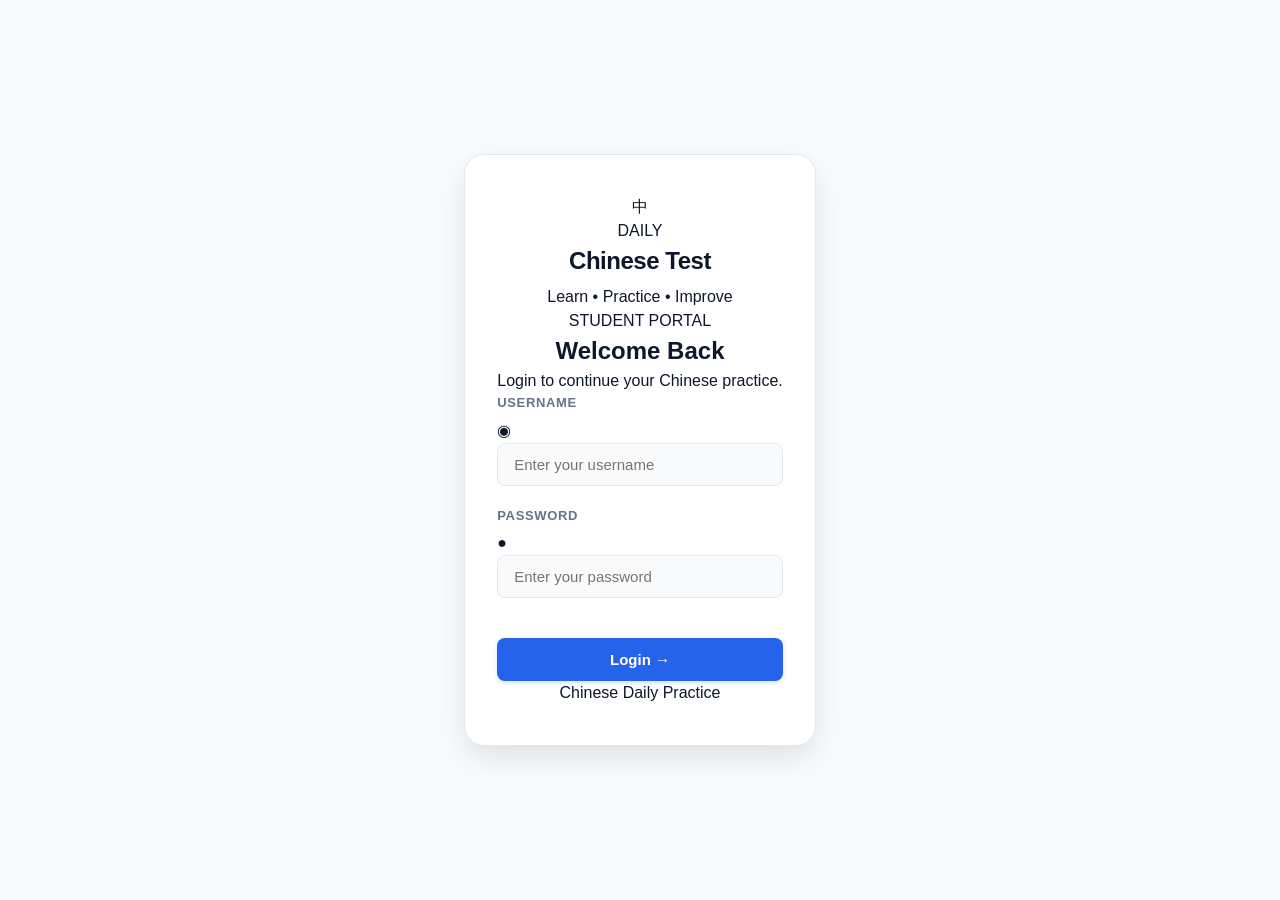
==== index.html @ 8ef702df "Update index.html" ====
<!DOCTYPE html>
<html lang="en">
<head>
    <meta charset="UTF-8">
    <meta
        name="viewport"
        content="width=device-width, initial-scale=1.0, maximum-scale=1.0, user-scalable=no"
    >

    <title>Chinese Daily Test</title>

    <link rel="stylesheet" href="style.css">
</head>

<body>

<!-- =========================================================
     APP
========================================================= -->

<div class="app">


    <!-- =====================================================
         LOGIN SCREEN
    ====================================================== -->

    <section id="loginScreen" class="screen active">

        <div class="login-page">

            <div class="login-decoration decoration-one"></div>
            <div class="login-decoration decoration-two"></div>

            <div class="login-container">

                <div class="brand-mark">
                    <span>中</span>
                </div>

                <div class="brand-text">
                    <span class="brand-small">DAILY</span>
                    <h1>Chinese Test</h1>
                    <p>Learn • Practice • Improve</p>
                </div>

                <div class="login-card">

                    <div class="login-header">
                        <span class="section-label">STUDENT PORTAL</span>
                        <h2>Welcome Back</h2>
                        <p>Login to continue your Chinese practice.</p>
                    </div>

                    <form id="loginForm">

                        <div class="input-group">

                            <label for="username">
                                Username
                            </label>

                            <div class="input-wrapper">

                                <span class="input-icon">
                                    ◉
                                </span>

                                <input
                                    type="text"
                                    id="username"
                                    placeholder="Enter your username"
                                    autocomplete="username"
                                    required
                                >

                            </div>

                        </div>


                        <div class="input-group">

                            <label for="password">
                                Password
                            </label>

                            <div class="input-wrapper">

                                <span class="input-icon">
                                    ●
                                </span>

                                <input
                                    type="password"
                                    id="password"
                                    placeholder="Enter your password"
                                    autocomplete="current-password"
                                    required
                                >

                            </div>

                        </div>


                        <div
                            id="loginMessage"
                            class="message"
                        ></div>


                        <button
                            type="submit"
                            id="loginButton"
                            class="primary-button login-button"
                        >
                            <span>Login</span>
                            <span class="button-arrow">→</span>
                        </button>

                    </form>

                </div>


                <div class="login-footer">

                    <span class="orange-dot"></span>

                    <span>
                        Chinese Daily Practice
                    </span>

                    <span class="blue-dot"></span>

                </div>

            </div>

        </div>

    </section>



    <!-- =====================================================
         CHAPTER SCREEN
    ====================================================== -->

    <section id="chapterScreen" class="screen">

        <div class="page-container">

            <!-- Header -->

            <header class="main-header">

                <div class="header-brand">

                    <div class="mini-logo">
                        中
                    </div>

                    <div>
                        <span class="header-small">
                            DAILY PRACTICE
                        </span>

                        <h1>
                            Chinese Test
                        </h1>
                    </div>

                </div>


                <button
                    id="logoutButton"
                    class="logout-button"
                    type="button"
                >
                    <span>Logout</span>
                    <span>↗</span>
                </button>

            </header>


            <!-- Welcome -->

            <div class="welcome-section">

                <div class="welcome-copy">

                    <span class="eyebrow">
                        YOUR LEARNING SPACE
                    </span>

                    <h2>
                        Hello,
                        <span id="welcomeUsername">
                            Student
                        </span>
                        <span class="wave">👋</span>
                    </h2>

                    <p>
                        Choose a chapter and test your Chinese skills.
                    </p>

                </div>


                <div class="progress-decoration">

                    <div class="progress-circle">

                        <span class="progress-circle-number">
                            15
                        </span>

                        <span class="progress-circle-label">
                            Chapters
                        </span>

                    </div>

                </div>

            </div>


            <!-- Chapter area -->

            <div class="content-section">

                <div class="section-heading">

                    <div>
                        <span class="eyebrow">
                            START LEARNING
                        </span>

                        <h3>
                            Choose a Chapter
                        </h3>
                    </div>

                    <div class="chapter-count">
                        01 — 15
                    </div>

                </div>


                <div
                    id="chapterGrid"
                    class="chapter-grid"
                >
                    <!-- Generated by app.js -->
                </div>

            </div>


            <footer class="main-footer">

                <span class="footer-line"></span>

                <span>
                    Keep practicing. Keep improving.
                </span>

                <span class="footer-line"></span>

            </footer>

        </div>

    </section>



    <!-- =====================================================
         TEST SCREEN
    ====================================================== -->

    <section id="testScreen" class="screen">

        <div class="test-page">

            <!-- Test Header -->

            <header class="test-header">

                <button
                    id="backToChapters"
                    class="back-button"
                    type="button"
                >
                    <span>←</span>
                    <span>Chapters</span>
                </button>


                <div class="test-brand">

                    <div class="mini-logo orange-logo">
                        中
                    </div>

                    <div>

                        <span id="testChapter">
                            Chapter 1
                        </span>

                        <strong>
                            Chinese Daily Test
                        </strong>

                    </div>

                </div>


                <div class="test-header-spacer"></div>

            </header>


            <!-- Test content -->

            <main class="test-content">

                <!-- Part navigation -->

                <div class="part-navigation">

                    <button
                        class="part-tab active"
                        data-part="part1"
                        type="button"
                    >
                        <span class="part-number">01</span>
                        <span class="part-name">Translation</span>
                    </button>

                    <button
                        class="part-tab"
                        data-part="part2"
                        type="button"
                    >
                        <span class="part-number">02</span>
                        <span class="part-name">Question</span>
                    </button>

                    <button
                        class="part-tab"
                        data-part="part3"
                        type="button"
                    >
                        <span class="part-number">03</span>
                        <span class="part-name">Scramble</span>
                    </button>

                </div>


                <!-- Test card -->

                <div class="test-card">

                    <!-- Test top -->

                    <div class="test-card-top">

                        <div>

                            <span class="eyebrow">
                                CURRENT PART
                            </span>

                            <h2 id="partTitle">
                                Translation
                            </h2>

                        </div>


                        <div class="question-counter">

                            <span class="counter-label">
                                QUESTION
                            </span>

                            <strong id="questionCounter">
                                1 / 10
                            </strong>

                        </div>

                    </div>


                    <!-- Progress -->

                    <div class="progress-track">

                        <div
                            id="progressBar"
                            class="progress-fill"
                        ></div>

                    </div>


                    <!-- Question -->

                    <div class="question-section">

                        <div class="question-type">

                            <span class="type-dot"></span>

                            <span id="questionType">
                                Translation
                            </span>

                        </div>


                        <div
                            id="questionText"
                            class="question-text"
                        >
                            Translate the sentence.
                        </div>

                    </div>


                    <!-- Answer area -->

                    <div class="answer-section">

                        <div class="answer-header">

                            <span>
                                YOUR ANSWER
                            </span>

                            <button
                                id="clearAnswer"
                                class="clear-button"
                                type="button"
                            >
                                Clear
                            </button>

                        </div>


                        <div
                            id="selectedWords"
                            class="selected-words"
                        >

                            <span class="empty-answer">
                                Tap the words below
                            </span>

                        </div>

                    </div>


                    <!-- Word bank -->

                    <div class="word-bank-section">

                        <div class="word-bank-header">

                            <div>

                                <span class="eyebrow">
                                    WORD BANK
                                </span>

                                <p>
                                    Tap words to build your answer
                                </p>

                            </div>

                            <span class="tap-hint">
                                TAP
                            </span>

                        </div>


                        <div
                            id="wordBank"
                            class="word-bank"
                        >
                            <!-- Generated by app.js -->
                        </div>

                    </div>


                    <!-- Navigation -->

                    <div class="question-navigation">

                        <button
                            id="previousButton"
                            class="secondary-button"
                            type="button"
                        >
                            <span>←</span>
                            <span>Previous</span>
                        </button>


                        <button
                            id="nextButton"
                            class="primary-button next-button"
                            type="button"
                        >
                            <span>Next</span>
                            <span>→</span>
                        </button>

                    </div>

                </div>

            </main>

        </div>

    </section>



    <!-- =====================================================
         RESULT SCREEN
    ====================================================== -->

    <section id="resultScreen" class="screen">

        <div class="result-page">

            <div class="result-container">

                <!-- Result header -->

                <div class="result-header">

                    <div class="result-icon">
                        ✓
                    </div>

                    <span class="eyebrow">
                        TEST COMPLETED
                    </span>

                    <h1>
                        Great Work!
                    </h1>

                    <p>
                        You have completed
                        <strong id="resultChapter">
                            Chapter 1
                        </strong>
                    </p>

                </div>


                <!-- Total score -->

                <div class="total-score-card">

                    <div class="score-ring">

                        <div class="score-ring-inner">

                            <strong id="percentageScore">
                                0%
                            </strong>

                            <span>
                                SCORE
                            </span>

                        </div>

                    </div>


                    <div class="total-score-info">

                        <span>
                            TOTAL SCORE
                        </span>

                        <strong id="totalScore">
                            0 / 30
                        </strong>

                        <p>
                            Keep practicing to improve!
                        </p>

                    </div>

                </div>


                <!-- Part scores -->

                <div class="score-grid">

                    <div class="score-card">

                        <div class="score-card-number">
                            01
                        </div>

                        <div class="score-card-content">

                            <span>
                                Translation
                            </span>

                            <strong id="part1Score">
                                0
                            </strong>

                        </div>

                    </div>


                    <div class="score-card">

                        <div class="score-card-number blue-number">
                            02
                        </div>

                        <div class="score-card-content">

                            <span>
                                Question
                            </span>

                            <strong id="part2Score">
                                0
                            </strong>

                        </div>

                    </div>


                    <div class="score-card">

                        <div class="score-card-number orange-number">
                            03
                        </div>

                        <div class="score-card-content">

                            <span>
                                Scramble
                            </span>

                            <strong id="part3Score">
                                0
                            </strong>

                        </div>

                    </div>

                </div>


                <!-- Save status -->

                <div
                    id="saveStatus"
                    class="save-status"
                >
                    Saving your result...
                </div>


                <!-- Back button -->

                <button
                    id="backToChapterButton"
                    class="primary-button result-button"
                    type="button"
                >
                    <span>Back to Chapters</span>
                    <span>→</span>
                </button>


                <div class="result-footer">
                    Chinese Daily Practice
                </div>

            </div>

        </div>

    </section>

</div>


<script src="app.js"></script>

</body>
</html>
---- style.css ----
/* ==========================================================================
   MINIMAL CHINESE CLASSWORK & TEST STYLESHEET
   ========================================================================== */

:root {
  /* Color Palette - Light Theme */
  --bg-main: #f8fafc;
  --bg-surface: #ffffff;
  --bg-subtle: #f1f5f9;
  --bg-accent: #e2e8f0;

  --text-main: #0f172a;
  --text-muted: #64748b;
  --text-light: #94a3b8;

  /* Primary Accent - Chinese Crimson / Modern Vermilion */
  --primary: #2563eb; /* Clean Modern Blue */
  --primary-hover: #1d4ed8;
  --primary-subtle: #eff6ff;

  --accent-red: #e11d48; /* Chinese Red Highlight */
  --accent-red-subtle: #fff1f2;

  --border: #e2e8f0;
  --border-focus: #94a3b8;

  --success: #10b981;
  --success-subtle: #ecfdf5;
  --danger: #f43f5e;

  /* Typography */
  --font-sans: -apple-system, BlinkMacSystemFont, "Segoe UI", Roboto, "PingFang SC", "Hiragino Sans GB", "Microsoft YaHei", sans-serif;
  --font-chinese: "PingFang SC", "Hiragino Sans GB", "Microsoft YaHei", "Kaiti SC", sans-serif;

  /* Layout & Spacing */
  --radius-sm: 8px;
  --radius-md: 14px;
  --radius-lg: 20px;
  --radius-full: 9999px;

  /* Elevation */
  --shadow-sm: 0 1px 2px 0 rgba(15, 23, 42, 0.05);
  --shadow-md: 0 4px 12px -2px rgba(15, 23, 42, 0.08);
  --shadow-lg: 0 12px 32px -4px rgba(15, 23, 42, 0.12);

  --transition: all 0.2s cubic-bezier(0.16, 1, 0.3, 1);
}

/* Dark Theme Support */
@media (prefers-color-scheme: dark) {
  :root {
    --bg-main: #0b0f17;
    --bg-surface: #151c28;
    --bg-subtle: #1e293b;
    --bg-accent: #334155;

    --text-main: #f8fafc;
    --text-muted: #94a3b8;
    --text-light: #64748b;

    --primary: #3b82f6;
    --primary-hover: #60a5fa;
    --primary-subtle: rgba(59, 130, 246, 0.15);

    --border: #1e293b;
    --border-focus: #475569;

    --shadow-sm: 0 1px 2px 0 rgba(0, 0, 0, 0.3);
    --shadow-md: 0 4px 12px -2px rgba(0, 0, 0, 0.4);
    --shadow-lg: 0 12px 32px -4px rgba(0, 0, 0, 0.5);
  }
}

/* ==========================================================================
   RESET & BASE STYLES
   ========================================================================== */

*, *::before, *::after {
  box-sizing: border-box;
  margin: 0;
  padding: 0;
  -webkit-tap-highlight-color: transparent;
}

html {
  font-size: 16px;
  scroll-behavior: smooth;
}

body {
  font-family: var(--font-sans);
  background-color: var(--bg-main);
  color: var(--text-main);
  min-height: 100vh;
  line-height: 1.5;
  -webkit-font-smoothing: antialiased;
}

button {
  font-family: inherit;
  cursor: pointer;
  border: none;
  background: none;
  outline: none;
  user-select: none;
}

input {
  font-family: inherit;
}

/* ==========================================================================
   LAYOUT STRUCTURE
   ========================================================================== */

.screen {
  display: none;
  min-height: 100vh;
  width: 100%;
  animation: fadeIn 0.25s ease-out;
}

.screen.active {
  display: flex;
  flex-direction: column;
}

@keyframes fadeIn {
  from { opacity: 0; transform: translateY(4px); }
  to { opacity: 1; transform: translateY(0); }
}

.app-container {
  width: 100%;
  max-width: 960px;
  margin: 0 auto;
  padding: 32px 24px;
}

/* ==========================================================================
   LOGIN SCREEN
   ========================================================================== */

#loginScreen {
  align-items: center;
  justify-content: center;
  padding: 24px;
}

.login-container {
  width: 100%;
  max-width: 380px;
  background: var(--bg-surface);
  padding: 40px 32px;
  border-radius: var(--radius-lg);
  border: 1px solid var(--border);
  box-shadow: var(--shadow-lg);
  text-align: center;
}

.logo {
  width: 64px;
  height: 64px;
  margin: 0 auto 20px;
  display: flex;
  align-items: center;
  justify-content: center;
  border-radius: var(--radius-md);
  background: var(--primary-subtle);
  color: var(--primary);
  font-family: var(--font-chinese);
  font-size: 32px;
  font-weight: 700;
}

.login-container h1 {
  font-size: 24px;
  font-weight: 700;
  letter-spacing: -0.02em;
  margin-bottom: 6px;
}

.subtitle {
  color: var(--text-muted);
  font-size: 14px;
  margin-bottom: 32px;
}

/* Inputs */
.input-group {
  text-align: left;
  margin-bottom: 20px;
}

.input-group label {
  display: block;
  font-size: 13px;
  font-weight: 600;
  color: var(--text-muted);
  margin-bottom: 6px;
  text-transform: uppercase;
  letter-spacing: 0.05em;
}

.input-group input {
  width: 100%;
  padding: 12px 16px;
  background: var(--bg-main);
  border: 1px solid var(--border);
  border-radius: var(--radius-sm);
  font-size: 15px;
  color: var(--text-main);
  transition: var(--transition);
}

.input-group input:focus {
  background: var(--bg-surface);
  border-color: var(--primary);
  box-shadow: 0 0 0 3px var(--primary-subtle);
}

/* ==========================================================================
   BUTTONS
   ========================================================================== */

.primary-button {
  width: 100%;
  background: var(--primary);
  color: #ffffff;
  padding: 13px 20px;
  border-radius: var(--radius-sm);
  font-size: 15px;
  font-weight: 600;
  transition: var(--transition);
  box-shadow: 0 2px 4px rgba(37, 99, 235, 0.2);
}

.primary-button:hover {
  background: var(--primary-hover);
  transform: translateY(-1px);
  box-shadow: 0 4px 12px rgba(37, 99, 235, 0.3);
}

.primary-button:active {
  transform: translateY(0);
}

.secondary-button {
  border: 1px solid var(--border);
  background: var(--bg-surface);
  color: var(--text-main);
  padding: 10px 18px;
  border-radius: var(--radius-sm);
  font-size: 14px;
  font-weight: 600;
  transition: var(--transition);
}

.secondary-button:hover {
  background: var(--bg-subtle);
  border-color: var(--border-focus);
}

.clear-button {
  color: var(--text-muted);
  font-size: 13px;
  padding: 8px 12px;
  margin-top: 12px;
  transition: var(--transition);
}

.clear-button:hover {
  color: var(--danger);
}

.message {
  margin-top: 16px;
  font-size: 13px;
  min-height: 20px;
  font-weight: 500;
}

.message.error {
  color: var(--danger);
}

/* ==========================================================================
   MAIN DASHBOARD / HEADER
   ========================================================================== */

.main-header {
  display: flex;
  justify-content: space-between;
  align-items: center;
  margin-bottom: 40px;
  padding-bottom: 20px;
  border-bottom: 1px solid var(--border);
}

.small-label {
  display: block;
  color: var(--text-muted);
  font-size: 11px;
  text-transform: uppercase;
  letter-spacing: 0.08em;
  font-weight: 700;
  margin-bottom: 2px;
}

.main-header h2 {
  font-size: 22px;
  font-weight: 700;
  letter-spacing: -0.01em;
}

.logout-button {
  border: 1px solid var(--border);
  background: var(--bg-surface);
  padding: 8px 14px;
  border-radius: var(--radius-sm);
  color: var(--text-muted);
  font-size: 13px;
  font-weight: 500;
  transition: var(--transition);
}

.logout-button:hover {
  color: var(--danger);
  border-color: var(--danger);
  background: var(--bg-main);
}

/* ==========================================================================
   CHAPTER GRID (HUB)
   ========================================================================== */

.section-heading {
  margin-bottom: 24px;
}

.section-heading h1 {
  font-size: 28px;
  font-weight: 800;
  letter-spacing: -0.02em;
  margin-bottom: 4px;
}

.section-heading p {
  color: var(--text-muted);
  font-size: 15px;
}

.chapter-grid {
  display: grid;
  grid-template-columns: repeat(auto-fill, minmax(220px, 1fr));
  gap: 16px;
}

.chapter-card {
  background: var(--bg-surface);
  border: 1px solid var(--border);
  border-radius: var(--radius-md);
  padding: 20px;
  min-height: 130px;
  display: flex;
  flex-direction: column;
  justify-content: space-between;
  text-align: left;
  transition: var(--transition);
  position: relative;
  overflow: hidden;
}

.chapter-card:hover {
  transform: translateY(-2px);
  border-color: var(--primary);
  box-shadow: var(--shadow-md);
}

.chapter-number {
  font-size: 12px;
  font-weight: 700;
  color: var(--primary);
  text-transform: uppercase;
  letter-spacing: 0.05em;
  margin-bottom: 12px;
}

.chapter-card h3 {
  font-size: 17px;
  font-weight: 600;
  color: var(--text-main);
}

.chapter-card p {
  color: var(--text-muted);
  font-size: 13px;
  margin-top: 4px;
}

/* ==========================================================================
   TEST SCREEN
   ========================================================================== */

#testScreen {
  background: var(--bg-main);
}

.test-container {
  width: 100%;
  max-width: 760px;
  min-height: 100vh;
  margin: 0 auto;
  display: flex;
  flex-direction: column;
  background: var(--bg-surface);
  box-shadow: var(--shadow-lg);
}

.test-header {
  display: flex;
  align-items: center;
  gap: 16px;
  padding: 20px 24px;
}

.icon-button {
  width: 38px;
  height: 38px;
  border: 1px solid var(--border);
  border-radius: var(--radius-sm);
  background: var(--bg-surface);
  color: var(--text-muted);
  display: flex;
  align-items: center;
  justify-content: center;
  font-size: 18px;
  transition: var(--transition);
}

.icon-button:hover {
  background: var(--bg-subtle);
  color: var(--text-main);
}

.test-title {
  flex: 1;
}

.test-title h2 {
  font-size: 18px;
  font-weight: 700;
}

.question-counter {
  font-size: 13px;
  font-weight: 600;
  color: var(--text-muted);
  background: var(--bg-subtle);
  padding: 4px 10px;
  border-radius: var(--radius-full);
  white-space: nowrap;
}

/* Progress Bar */
.progress-container {
  height: 3px;
  background: var(--bg-subtle);
  width: 100%;
}

.progress-bar {
  height: 100%;
  background: var(--primary);
  width: 0%;
  transition: width 0.3s cubic-bezier(0.4, 0, 0.2, 1);
}

/* Part Tabs */
.part-tabs {
  display: flex;
  gap: 8px;
  padding: 12px 24px;
  background: var(--bg-main);
  border-bottom: 1px solid var(--border);
}

.part-tab {
  flex: 1;
  border: 1px solid transparent;
  background: transparent;
  color: var(--text-muted);
  padding: 8px 12px;
  border-radius: var(--radius-sm);
  font-size: 13px;
  font-weight: 600;
  transition: var(--transition);
}

.part-tab.active {
  background: var(--bg-surface);
  color: var(--primary);
  border-color: var(--border);
  box-shadow: var(--shadow-sm);
}

/* Question Section */
.question-area {
  flex: 1;
  padding: 40px 24px 24px;
}

.question-type {
  color: var(--primary);
  font-size: 12px;
  font-weight: 700;
  text-transform: uppercase;
  letter-spacing: 0.08em;
  margin-bottom: 12px;
}

.question-text {
  font-size: 22px;
  font-weight: 600;
  line-height: 1.4;
  min-height: 60px;
  margin-bottom: 32px;
  color: var(--text-main);
  font-family: var(--font-chinese);
}

/* Answer & Word Selected Area */
.answer-section {
  margin-bottom: 32px;
}

.section-title {
  font-size: 11px;
  font-weight: 700;
  color: var(--text-light);
  text-transform: uppercase;
  letter-spacing: 0.08em;
  margin-bottom: 10px;
}

.selected-words {
  min-height: 68px;
  padding: 12px;
  background: var(--bg-main);
  border: 2px dashed var(--border);
  border-radius: var(--radius-md);
  display: flex;
  flex-wrap: wrap;
  gap: 8px;
  align-items: center;
  transition: var(--transition);
}

.selected-words:focus-within, .selected-words:not(:empty) {
  border-color: var(--border-focus);
}

.empty-answer {
  color: var(--text-light);
  font-size: 14px;
  width: 100%;
  text-align: center;
  user-select: none;
}

/* Chips & Word Buttons */
.word-chip {
  display: inline-flex;
  align-items: center;
  justify-content: center;
  background: var(--primary);
  color: #ffffff;
  padding: 8px 14px;
  border-radius: var(--radius-sm);
  font-size: 16px;
  font-weight: 500;
  font-family: var(--font-chinese);
  cursor: pointer;
  box-shadow: var(--shadow-sm);
  animation: popIn 0.15s ease-out;
}

@keyframes popIn {
  from { transform: scale(0.9); opacity: 0; }
  to { transform: scale(1); opacity: 1; }
}

.word-chip:hover {
  background: var(--primary-hover);
}

.word-bank {
  display: flex;
  flex-wrap: wrap;
  gap: 8px;
  min-height: 80px;
}

.word-button {
  border: 1px solid var(--border);
  background: var(--bg-surface);
  color: var(--text-main);
  padding: 10px 16px;
  border-radius: var(--radius-sm);
  font-size: 16px;
  font-weight: 500;
  font-family: var(--font-chinese);
  box-shadow: var(--shadow-sm);
  transition: var(--transition);
}

.word-button:hover {
  border-color: var(--primary);
  color: var(--primary);
  transform: translateY(-1px);
}

.word-button.selected {
  opacity: 0.2;
  transform: scale(0.95);
  pointer-events: none;
  box-shadow: none;
}

/* Footer Control Bar */
.test-footer {
  display: flex;
  gap: 12px;
  padding: 16px 24px 24px;
  border-top: 1px solid var(--border);
  background: var(--bg-surface);
  position: sticky;
  bottom: 0;
}

.test-footer button {
  flex: 1;
}

/* ==========================================================================
   RESULT SCREEN
   ========================================================================== */

#resultScreen {
  align-items: center;
  justify-content: center;
  padding: 24px;
}

.result-container {
  width: 100%;
  max-width: 440px;
  text-align: center;
}

.result-icon {
  width: 64px;
  height: 64px;
  margin: 0 auto 20px;
  border-radius: var(--radius-full);
  background: var(--success-subtle);
  color: var(--success);
  display: flex;
  align-items: center;
  justify-content: center;
  font-size: 28px;
  font-weight: 700;
}

.result-container h1 {
  font-size: 26px;
  font-weight: 800;
  margin-bottom: 4px;
}

.result-message {
  color: var(--text-muted);
  font-size: 14px;
  margin-bottom: 28px;
}

.score-card {
  background: var(--bg-surface);
  border: 1px solid var(--border);
  border-radius: var(--radius-lg);
  padding: 20px 24px;
  box-shadow: var(--shadow-md);
  margin-bottom: 24px;
}

.score-row {
  display: flex;
  justify-content: space-between;
  align-items: center;
  padding: 12px 0;
  font-size: 14px;
  color: var(--text-muted);
}

.score-row strong {
  font-size: 15px;
  color: var(--text-main);
}

.score-divider {
  height: 1px;
  background: var(--border);
  margin: 4px 0;
}

.total-score {
  display: flex;
  justify-content: space-between;
  align-items: center;
  padding-top: 16px;
  font-size: 16px;
  font-weight: 700;
  color: var(--text-main);
}

.percentage {
  font-size: 48px;
  font-weight: 800;
  color: var(--primary);
  line-height: 1;
  margin: 16px 0 8px;
  letter-spacing: -0.03em;
}

.save-status {
  font-size: 13px;
  color: var(--text-muted);
  margin-bottom: 24px;
  min-height: 18px;
}

/* ==========================================================================
   RESPONSIVE BREAKPOINTS (MOBILE FIRST ADAPTATIONS)
   ========================================================================== */

@media (max-width: 640px) {
  .app-container {
    padding: 20px 16px;
  }

  .main-header {
    margin-bottom: 28px;
  }

  .section-heading h1 {
    font-size: 22px;
  }

  .chapter-grid {
    grid-template-columns: repeat(2, 1fr);
    gap: 10px;
  }

  .chapter-card {
    min-height: 110px;
    padding: 14px;
  }

  .chapter-card h3 {
    font-size: 15px;
  }

  .test-header {
    padding: 14px 16px;
  }

  .part-tabs {
    padding: 8px 16px;
  }

  .part-tab {
    font-size: 12px;
    padding: 6px 8px;
  }

  .question-area {
    padding: 24px 16px 16px;
  }

  .question-text {
    font-size: 18px;
    margin-bottom: 24px;
  }

  .selected-words {
    min-height: 56px;
    padding: 8px;
  }

  .word-button, .word-chip {
    padding: 8px 12px;
    font-size: 15px;
  }

  .test-footer {
    padding: 12px 16px 16px;
  }
}

@media (max-width: 400px) {
  .chapter-grid {
    grid-template-columns: 1fr;
  }

  .login-container {
    padding: 28px 20px;
  }

  .percentage {
    font-size: 38px;
  }
}
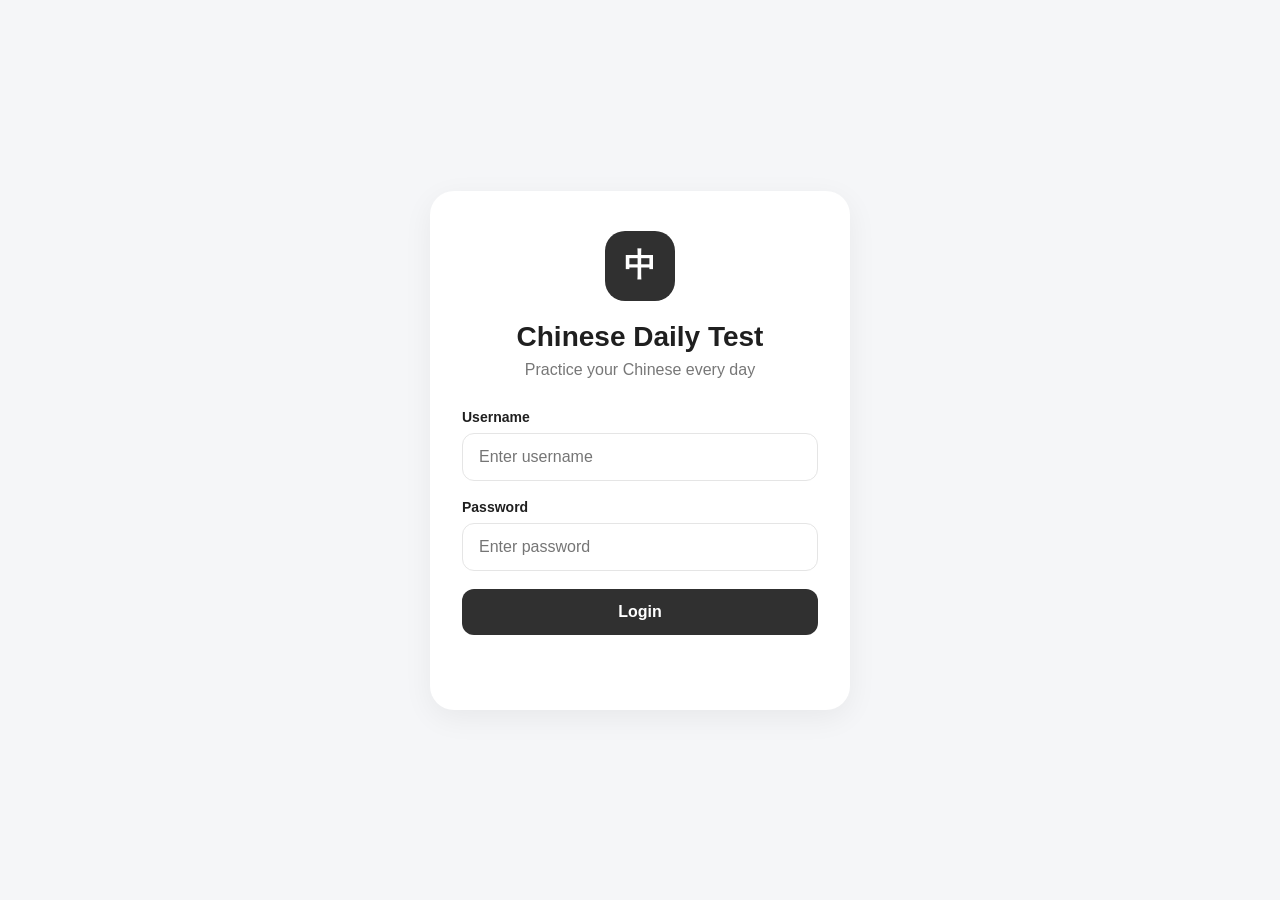
==== commit e8455463: "Update index.html" ====
--- a/index.html
+++ b/index.html
@@ -2,10 +2,7 @@
 <html lang="en">
 <head>
     <meta charset="UTF-8">
-    <meta
-        name="viewport"
-        content="width=device-width, initial-scale=1.0, maximum-scale=1.0, user-scalable=no"
-    >
+    <meta name="viewport" content="width=device-width, initial-scale=1.0">
 
     <title>Chinese Daily Test</title>
 
@@ -14,243 +11,104 @@
 
 <body>
 
-<!-- =========================================================
-     APP
-========================================================= -->
-
-<div class="app">
-
-
-    <!-- =====================================================
+    <!-- =========================
          LOGIN SCREEN
-    ====================================================== -->
-
-    <section id="loginScreen" class="screen active">
-
-        <div class="login-page">
-
-            <div class="login-decoration decoration-one"></div>
-            <div class="login-decoration decoration-two"></div>
-
-            <div class="login-container">
-
-                <div class="brand-mark">
-                    <span>中</span>
-                </div>
-
-                <div class="brand-text">
-                    <span class="brand-small">DAILY</span>
-                    <h1>Chinese Test</h1>
-                    <p>Learn • Practice • Improve</p>
-                </div>
-
-                <div class="login-card">
-
-                    <div class="login-header">
-                        <span class="section-label">STUDENT PORTAL</span>
-                        <h2>Welcome Back</h2>
-                        <p>Login to continue your Chinese practice.</p>
-                    </div>
-
-                    <form id="loginForm">
-
-                        <div class="input-group">
-
-                            <label for="username">
-                                Username
-                            </label>
-
-                            <div class="input-wrapper">
-
-                                <span class="input-icon">
-                                    ◉
-                                </span>
-
-                                <input
-                                    type="text"
-                                    id="username"
-                                    placeholder="Enter your username"
-                                    autocomplete="username"
-                                    required
-                                >
-
-                            </div>
-
-                        </div>
-
-
-                        <div class="input-group">
-
-                            <label for="password">
-                                Password
-                            </label>
-
-                            <div class="input-wrapper">
-
-                                <span class="input-icon">
-                                    ●
-                                </span>
-
-                                <input
-                                    type="password"
-                                    id="password"
-                                    placeholder="Enter your password"
-                                    autocomplete="current-password"
-                                    required
-                                >
-
-                            </div>
-
-                        </div>
-
-
-                        <div
-                            id="loginMessage"
-                            class="message"
-                        ></div>
-
-
-                        <button
-                            type="submit"
-                            id="loginButton"
-                            class="primary-button login-button"
-                        >
-                            <span>Login</span>
-                            <span class="button-arrow">→</span>
-                        </button>
-
-                    </form>
-
-                </div>
-
-
-                <div class="login-footer">
-
-                    <span class="orange-dot"></span>
-
-                    <span>
-                        Chinese Daily Practice
-                    </span>
-
-                    <span class="blue-dot"></span>
-
-                </div>
-
-            </div>
+    ========================== -->
+
+    <div id="loginScreen" class="screen active">
+
+        <div class="login-container">
+
+            <div class="logo">
+                中
+            </div>
+
+            <h1>Chinese Daily Test</h1>
+
+            <p class="subtitle">
+                Practice your Chinese every day
+            </p>
+
+            <form id="loginForm">
+
+                <div class="input-group">
+                    <label for="username">Username</label>
+
+                    <input
+                        type="text"
+                        id="username"
+                        placeholder="Enter username"
+                        autocomplete="username"
+                        required
+                    >
+                </div>
+
+                <div class="input-group">
+                    <label for="password">Password</label>
+
+                    <input
+                        type="password"
+                        id="password"
+                        placeholder="Enter password"
+                        autocomplete="current-password"
+                        required
+                    >
+                </div>
+
+                <button
+                    type="submit"
+                    class="primary-button"
+                    id="loginButton"
+                >
+                    Login
+                </button>
+
+                <p id="loginMessage" class="message"></p>
+
+            </form>
 
         </div>
 
-    </section>
-
-
-
-    <!-- =====================================================
+    </div>
+
+
+    <!-- =========================
          CHAPTER SCREEN
-    ====================================================== -->
-
-    <section id="chapterScreen" class="screen">
-
-        <div class="page-container">
-
-            <!-- Header -->
+    ========================== -->
+
+    <div id="chapterScreen" class="screen">
+
+        <div class="app-container">
 
             <header class="main-header">
 
-                <div class="header-brand">
-
-                    <div class="mini-logo">
-                        中
-                    </div>
-
-                    <div>
-                        <span class="header-small">
-                            DAILY PRACTICE
-                        </span>
-
-                        <h1>
-                            Chinese Test
-                        </h1>
-                    </div>
-
-                </div>
-
+                <div>
+                    <span class="small-label">Welcome</span>
+                    <h2 id="welcomeUsername">Student</h2>
+                </div>
 
                 <button
                     id="logoutButton"
                     class="logout-button"
-                    type="button"
-                >
-                    <span>Logout</span>
-                    <span>↗</span>
+                >
+                    Logout
                 </button>
 
             </header>
 
 
-            <!-- Welcome -->
-
-            <div class="welcome-section">
-
-                <div class="welcome-copy">
-
-                    <span class="eyebrow">
-                        YOUR LEARNING SPACE
-                    </span>
-
-                    <h2>
-                        Hello,
-                        <span id="welcomeUsername">
-                            Student
-                        </span>
-                        <span class="wave">👋</span>
-                    </h2>
+            <section class="chapter-section">
+
+                <div class="section-heading">
+                    <span class="small-label">Chinese Course</span>
+
+                    <h1>
+                        Select a Chapter
+                    </h1>
 
                     <p>
-                        Choose a chapter and test your Chinese skills.
+                        Choose the chapter you want to practice.
                     </p>
-
-                </div>
-
-
-                <div class="progress-decoration">
-
-                    <div class="progress-circle">
-
-                        <span class="progress-circle-number">
-                            15
-                        </span>
-
-                        <span class="progress-circle-label">
-                            Chapters
-                        </span>
-
-                    </div>
-
-                </div>
-
-            </div>
-
-
-            <!-- Chapter area -->
-
-            <div class="content-section">
-
-                <div class="section-heading">
-
-                    <div>
-                        <span class="eyebrow">
-                            START LEARNING
-                        </span>
-
-                        <h3>
-                            Choose a Chapter
-                        </h3>
-                    </div>
-
-                    <div class="chapter-count">
-                        01 — 15
-                    </div>
-
                 </div>
 
 
@@ -258,475 +116,307 @@
                     id="chapterGrid"
                     class="chapter-grid"
                 >
-                    <!-- Generated by app.js -->
-                </div>
-
-            </div>
-
-
-            <footer class="main-footer">
-
-                <span class="footer-line"></span>
-
-                <span>
-                    Keep practicing. Keep improving.
-                </span>
-
-                <span class="footer-line"></span>
+                    <!-- Chapters generated by JavaScript -->
+                </div>
+
+            </section>
+
+        </div>
+
+    </div>
+
+
+    <!-- =========================
+         TEST SCREEN
+    ========================== -->
+
+    <div id="testScreen" class="screen">
+
+        <div class="test-container">
+
+            <!-- Test Header -->
+
+            <header class="test-header">
+
+                <button
+                    id="backToChapters"
+                    class="icon-button"
+                    aria-label="Back to chapters"
+                >
+                    ←
+                </button>
+
+                <div class="test-title">
+
+                    <span
+                        id="testChapter"
+                        class="small-label"
+                    >
+                        Chapter 1
+                    </span>
+
+                    <h2 id="partTitle">
+                        Translation
+                    </h2>
+
+                </div>
+
+                <div
+                    id="questionCounter"
+                    class="question-counter"
+                >
+                    1 / 10
+                </div>
+
+            </header>
+
+
+            <!-- Progress -->
+
+            <div class="progress-container">
+
+                <div
+                    id="progressBar"
+                    class="progress-bar"
+                ></div>
+
+            </div>
+
+
+            <!-- Part Tabs -->
+
+            <div class="part-tabs">
+
+                <button
+                    class="part-tab active"
+                    data-part="part1"
+                >
+                    Part 1
+                </button>
+
+                <button
+                    class="part-tab"
+                    data-part="part2"
+                >
+                    Part 2
+                </button>
+
+                <button
+                    class="part-tab"
+                    data-part="part3"
+                >
+                    Part 3
+                </button>
+
+            </div>
+
+
+            <!-- Question -->
+
+            <main class="question-area">
+
+                <div class="question-type" id="questionType">
+                    Translation
+                </div>
+
+                <div
+                    id="questionText"
+                    class="question-text"
+                >
+                    Question
+                </div>
+
+
+                <!-- Student Answer -->
+
+                <section class="answer-section">
+
+                    <div class="section-title">
+                        Your Answer
+                    </div>
+
+                    <div
+                        id="selectedWords"
+                        class="selected-words"
+                    >
+
+                        <span class="empty-answer">
+                            Tap the words below
+                        </span>
+
+                    </div>
+
+                </section>
+
+
+                <!-- Word Bank -->
+
+                <section class="word-bank-section">
+
+                    <div class="section-title">
+                        Word Bank
+                    </div>
+
+                    <div
+                        id="wordBank"
+                        class="word-bank"
+                    >
+                        <!-- Words generated here -->
+                    </div>
+
+                </section>
+
+
+                <!-- Clear -->
+
+                <button
+                    id="clearAnswer"
+                    class="clear-button"
+                >
+                    Clear Answer
+                </button>
+
+            </main>
+
+
+            <!-- Bottom Navigation -->
+
+            <footer class="test-footer">
+
+                <button
+                    id="previousButton"
+                    class="secondary-button"
+                >
+                    ← Previous
+                </button>
+
+                <button
+                    id="nextButton"
+                    class="primary-button"
+                >
+                    Next →
+                </button>
 
             </footer>
 
         </div>
 
-    </section>
-
-
-
-    <!-- =====================================================
-         TEST SCREEN
-    ====================================================== -->
-
-    <section id="testScreen" class="screen">
-
-        <div class="test-page">
-
-            <!-- Test Header -->
-
-            <header class="test-header">
-
-                <button
-                    id="backToChapters"
-                    class="back-button"
-                    type="button"
-                >
-                    <span>←</span>
-                    <span>Chapters</span>
-                </button>
-
-
-                <div class="test-brand">
-
-                    <div class="mini-logo orange-logo">
-                        中
-                    </div>
-
-                    <div>
-
-                        <span id="testChapter">
-                            Chapter 1
-                        </span>
-
-                        <strong>
-                            Chinese Daily Test
-                        </strong>
-
-                    </div>
-
-                </div>
-
-
-                <div class="test-header-spacer"></div>
-
-            </header>
-
-
-            <!-- Test content -->
-
-            <main class="test-content">
-
-                <!-- Part navigation -->
-
-                <div class="part-navigation">
-
-                    <button
-                        class="part-tab active"
-                        data-part="part1"
-                        type="button"
-                    >
-                        <span class="part-number">01</span>
-                        <span class="part-name">Translation</span>
-                    </button>
-
-                    <button
-                        class="part-tab"
-                        data-part="part2"
-                        type="button"
-                    >
-                        <span class="part-number">02</span>
-                        <span class="part-name">Question</span>
-                    </button>
-
-                    <button
-                        class="part-tab"
-                        data-part="part3"
-                        type="button"
-                    >
-                        <span class="part-number">03</span>
-                        <span class="part-name">Scramble</span>
-                    </button>
-
-                </div>
-
-
-                <!-- Test card -->
-
-                <div class="test-card">
-
-                    <!-- Test top -->
-
-                    <div class="test-card-top">
-
-                        <div>
-
-                            <span class="eyebrow">
-                                CURRENT PART
-                            </span>
-
-                            <h2 id="partTitle">
-                                Translation
-                            </h2>
-
-                        </div>
-
-
-                        <div class="question-counter">
-
-                            <span class="counter-label">
-                                QUESTION
-                            </span>
-
-                            <strong id="questionCounter">
-                                1 / 10
-                            </strong>
-
-                        </div>
-
-                    </div>
-
-
-                    <!-- Progress -->
-
-                    <div class="progress-track">
-
-                        <div
-                            id="progressBar"
-                            class="progress-fill"
-                        ></div>
-
-                    </div>
-
-
-                    <!-- Question -->
-
-                    <div class="question-section">
-
-                        <div class="question-type">
-
-                            <span class="type-dot"></span>
-
-                            <span id="questionType">
-                                Translation
-                            </span>
-
-                        </div>
-
-
-                        <div
-                            id="questionText"
-                            class="question-text"
-                        >
-                            Translate the sentence.
-                        </div>
-
-                    </div>
-
-
-                    <!-- Answer area -->
-
-                    <div class="answer-section">
-
-                        <div class="answer-header">
-
-                            <span>
-                                YOUR ANSWER
-                            </span>
-
-                            <button
-                                id="clearAnswer"
-                                class="clear-button"
-                                type="button"
-                            >
-                                Clear
-                            </button>
-
-                        </div>
-
-
-                        <div
-                            id="selectedWords"
-                            class="selected-words"
-                        >
-
-                            <span class="empty-answer">
-                                Tap the words below
-                            </span>
-
-                        </div>
-
-                    </div>
-
-
-                    <!-- Word bank -->
-
-                    <div class="word-bank-section">
-
-                        <div class="word-bank-header">
-
-                            <div>
-
-                                <span class="eyebrow">
-                                    WORD BANK
-                                </span>
-
-                                <p>
-                                    Tap words to build your answer
-                                </p>
-
-                            </div>
-
-                            <span class="tap-hint">
-                                TAP
-                            </span>
-
-                        </div>
-
-
-                        <div
-                            id="wordBank"
-                            class="word-bank"
-                        >
-                            <!-- Generated by app.js -->
-                        </div>
-
-                    </div>
-
-
-                    <!-- Navigation -->
-
-                    <div class="question-navigation">
-
-                        <button
-                            id="previousButton"
-                            class="secondary-button"
-                            type="button"
-                        >
-                            <span>←</span>
-                            <span>Previous</span>
-                        </button>
-
-
-                        <button
-                            id="nextButton"
-                            class="primary-button next-button"
-                            type="button"
-                        >
-                            <span>Next</span>
-                            <span>→</span>
-                        </button>
-
-                    </div>
-
-                </div>
-
-            </main>
+    </div>
+
+
+    <!-- =========================
+         RESULT SCREEN
+    ========================== -->
+
+    <div id="resultScreen" class="screen">
+
+        <div class="result-container">
+
+            <div class="result-icon">
+                ✓
+            </div>
+
+            <span class="small-label">
+                Test Completed
+            </span>
+
+            <h1 id="resultChapter">
+                Chapter 1
+            </h1>
+
+            <p class="result-message">
+                Great work! Here is your result.
+            </p>
+
+
+            <div class="score-card">
+
+                <div class="score-row">
+
+                    <span>
+                        Part 1 — Translation
+                    </span>
+
+                    <strong id="part1Score">
+                        0 / 0
+                    </strong>
+
+                </div>
+
+
+                <div class="score-row">
+
+                    <span>
+                        Part 2 — Answer
+                    </span>
+
+                    <strong id="part2Score">
+                        0 / 0
+                    </strong>
+
+                </div>
+
+
+                <div class="score-row">
+
+                    <span>
+                        Part 3 — Scramble
+                    </span>
+
+                    <strong id="part3Score">
+                        0 / 0
+                    </strong>
+
+                </div>
+
+
+                <div class="score-divider"></div>
+
+
+                <div class="total-score">
+
+                    <span>
+                        Total
+                    </span>
+
+                    <strong id="totalScore">
+                        0 / 0
+                    </strong>
+
+                </div>
+
+                <div class="percentage">
+                    <span id="percentageScore">
+                        0%
+                    </span>
+                </div>
+
+            </div>
+
+
+            <div
+                id="saveStatus"
+                class="save-status"
+            >
+                Saving your score...
+            </div>
+
+
+            <button
+                id="backToChapterButton"
+                class="primary-button"
+            >
+                Back to Chapters
+            </button>
 
         </div>
 
-    </section>
-
-
-
-    <!-- =====================================================
-         RESULT SCREEN
-    ====================================================== -->
-
-    <section id="resultScreen" class="screen">
-
-        <div class="result-page">
-
-            <div class="result-container">
-
-                <!-- Result header -->
-
-                <div class="result-header">
-
-                    <div class="result-icon">
-                        ✓
-                    </div>
-
-                    <span class="eyebrow">
-                        TEST COMPLETED
-                    </span>
-
-                    <h1>
-                        Great Work!
-                    </h1>
-
-                    <p>
-                        You have completed
-                        <strong id="resultChapter">
-                            Chapter 1
-                        </strong>
-                    </p>
-
-                </div>
-
-
-                <!-- Total score -->
-
-                <div class="total-score-card">
-
-                    <div class="score-ring">
-
-                        <div class="score-ring-inner">
-
-                            <strong id="percentageScore">
-                                0%
-                            </strong>
-
-                            <span>
-                                SCORE
-                            </span>
-
-                        </div>
-
-                    </div>
-
-
-                    <div class="total-score-info">
-
-                        <span>
-                            TOTAL SCORE
-                        </span>
-
-                        <strong id="totalScore">
-                            0 / 30
-                        </strong>
-
-                        <p>
-                            Keep practicing to improve!
-                        </p>
-
-                    </div>
-
-                </div>
-
-
-                <!-- Part scores -->
-
-                <div class="score-grid">
-
-                    <div class="score-card">
-
-                        <div class="score-card-number">
-                            01
-                        </div>
-
-                        <div class="score-card-content">
-
-                            <span>
-                                Translation
-                            </span>
-
-                            <strong id="part1Score">
-                                0
-                            </strong>
-
-                        </div>
-
-                    </div>
-
-
-                    <div class="score-card">
-
-                        <div class="score-card-number blue-number">
-                            02
-                        </div>
-
-                        <div class="score-card-content">
-
-                            <span>
-                                Question
-                            </span>
-
-                            <strong id="part2Score">
-                                0
-                            </strong>
-
-                        </div>
-
-                    </div>
-
-
-                    <div class="score-card">
-
-                        <div class="score-card-number orange-number">
-                            03
-                        </div>
-
-                        <div class="score-card-content">
-
-                            <span>
-                                Scramble
-                            </span>
-
-                            <strong id="part3Score">
-                                0
-                            </strong>
-
-                        </div>
-
-                    </div>
-
-                </div>
-
-
-                <!-- Save status -->
-
-                <div
-                    id="saveStatus"
-                    class="save-status"
-                >
-                    Saving your result...
-                </div>
-
-
-                <!-- Back button -->
-
-                <button
-                    id="backToChapterButton"
-                    class="primary-button result-button"
-                    type="button"
-                >
-                    <span>Back to Chapters</span>
-                    <span>→</span>
-                </button>
-
-
-                <div class="result-footer">
-                    Chinese Daily Practice
-                </div>
-
-            </div>
-
-        </div>
-
-    </section>
-
-</div>
-
-
-<script src="app.js"></script>
+    </div>
+
+
+    <!-- JavaScript -->
+
+    <script src="app.js"></script>
 
 </body>
 </html>
--- a/style.css
+++ b/style.css
@@ -1,822 +1,1545 @@
-/* ==========================================================================
-   MINIMAL CHINESE CLASSWORK & TEST STYLESHEET
-   ========================================================================== */
+ /* =========================
+
+   RESET
+
+========================= */
+
+
+* {
+
+    box-sizing: border-box;
+
+    margin: 0;
+
+    padding: 0;
+
+}
+
 
 :root {
-  /* Color Palette - Light Theme */
-  --bg-main: #f8fafc;
-  --bg-surface: #ffffff;
-  --bg-subtle: #f1f5f9;
-  --bg-accent: #e2e8f0;
-
-  --text-main: #0f172a;
-  --text-muted: #64748b;
-  --text-light: #94a3b8;
-
-  /* Primary Accent - Chinese Crimson / Modern Vermilion */
-  --primary: #2563eb; /* Clean Modern Blue */
-  --primary-hover: #1d4ed8;
-  --primary-subtle: #eff6ff;
-
-  --accent-red: #e11d48; /* Chinese Red Highlight */
-  --accent-red-subtle: #fff1f2;
-
-  --border: #e2e8f0;
-  --border-focus: #94a3b8;
-
-  --success: #10b981;
-  --success-subtle: #ecfdf5;
-  --danger: #f43f5e;
-
-  /* Typography */
-  --font-sans: -apple-system, BlinkMacSystemFont, "Segoe UI", Roboto, "PingFang SC", "Hiragino Sans GB", "Microsoft YaHei", sans-serif;
-  --font-chinese: "PingFang SC", "Hiragino Sans GB", "Microsoft YaHei", "Kaiti SC", sans-serif;
-
-  /* Layout & Spacing */
-  --radius-sm: 8px;
-  --radius-md: 14px;
-  --radius-lg: 20px;
-  --radius-full: 9999px;
-
-  /* Elevation */
-  --shadow-sm: 0 1px 2px 0 rgba(15, 23, 42, 0.05);
-  --shadow-md: 0 4px 12px -2px rgba(15, 23, 42, 0.08);
-  --shadow-lg: 0 12px 32px -4px rgba(15, 23, 42, 0.12);
-
-  --transition: all 0.2s cubic-bezier(0.16, 1, 0.3, 1);
-}
-
-/* Dark Theme Support */
-@media (prefers-color-scheme: dark) {
-  :root {
-    --bg-main: #0b0f17;
-    --bg-surface: #151c28;
-    --bg-subtle: #1e293b;
-    --bg-accent: #334155;
-
-    --text-main: #f8fafc;
-    --text-muted: #94a3b8;
-    --text-light: #64748b;
-
-    --primary: #3b82f6;
-    --primary-hover: #60a5fa;
-    --primary-subtle: rgba(59, 130, 246, 0.15);
-
-    --border: #1e293b;
-    --border-focus: #475569;
-
-    --shadow-sm: 0 1px 2px 0 rgba(0, 0, 0, 0.3);
-    --shadow-md: 0 4px 12px -2px rgba(0, 0, 0, 0.4);
-    --shadow-lg: 0 12px 32px -4px rgba(0, 0, 0, 0.5);
-  }
-}
-
-/* ==========================================================================
-   RESET & BASE STYLES
-   ========================================================================== */
-
-*, *::before, *::after {
-  box-sizing: border-box;
-  margin: 0;
-  padding: 0;
-  -webkit-tap-highlight-color: transparent;
-}
-
-html {
-  font-size: 16px;
-  scroll-behavior: smooth;
-}
+
+    --background: #f5f6f8;
+
+    --surface: #ffffff;
+
+
+    --primary: #303030;
+
+    --primary-light: #4b4b4b;
+
+
+    --text: #1f1f1f;
+
+    --muted: #777777;
+
+
+    --border: #e5e5e5;
+
+
+    --success: #2e8b57;
+
+    --danger: #c94c4c;
+
+
+    --radius: 16px;
+
+
+    --shadow:
+
+        0 8px 30px rgba(0, 0, 0, 0.06);
+
+}
+
+
+
+/* =========================
+
+   BODY
+
+========================= */
+
 
 body {
-  font-family: var(--font-sans);
-  background-color: var(--bg-main);
-  color: var(--text-main);
-  min-height: 100vh;
-  line-height: 1.5;
-  -webkit-font-smoothing: antialiased;
-}
+
+    font-family:
+
+        -apple-system,
+
+        BlinkMacSystemFont,
+
+        "Segoe UI",
+
+        Roboto,
+
+        Arial,
+
+        sans-serif;
+
+
+    background: var(--background);
+
+    color: var(--text);
+
+
+    min-height: 100vh;
+
+}
+
+
+
+/* =========================
+
+   SCREEN
+
+========================= */
+
+
+.screen {
+
+    display: none;
+
+    min-height: 100vh;
+
+}
+
+
+.screen.active {
+
+    display: flex;
+
+}
+
+
+
+/* =========================
+
+   LOGIN
+
+========================= */
+
+
+#loginScreen {
+
+    align-items: center;
+
+    justify-content: center;
+
+
+    padding: 20px;
+
+}
+
+
+.login-container {
+
+    width: 100%;
+
+    max-width: 420px;
+
+
+    background: var(--surface);
+
+
+    padding: 40px 32px;
+
+
+    border-radius: 24px;
+
+
+    box-shadow: var(--shadow);
+
+
+    text-align: center;
+
+}
+
+
+.logo {
+
+    width: 70px;
+
+    height: 70px;
+
+
+    margin: 0 auto 20px;
+
+
+    display: flex;
+
+    align-items: center;
+
+    justify-content: center;
+
+
+    border-radius: 20px;
+
+
+    background: var(--primary);
+
+    color: white;
+
+
+    font-size: 32px;
+
+    font-weight: 700;
+
+}
+
+
+.login-container h1 {
+
+    font-size: 28px;
+
+    margin-bottom: 8px;
+
+}
+
+
+.subtitle {
+
+    color: var(--muted);
+
+    margin-bottom: 30px;
+
+}
+
+
+
+/* =========================
+
+   INPUTS
+
+========================= */
+
+
+.input-group {
+
+    text-align: left;
+
+    margin-bottom: 18px;
+
+}
+
+
+.input-group label {
+
+    display: block;
+
+
+    font-size: 14px;
+
+    font-weight: 600;
+
+
+    margin-bottom: 8px;
+
+}
+
+
+.input-group input {
+
+    width: 100%;
+
+
+    padding: 14px 16px;
+
+
+    border: 1px solid var(--border);
+
+
+    border-radius: 12px;
+
+
+    font-size: 16px;
+
+
+    outline: none;
+
+
+    transition: 0.2s;
+
+}
+
+
+.input-group input:focus {
+
+    border-color: var(--primary);
+
+}
+
+
+
+/* =========================
+
+   BUTTONS
+
+========================= */
+
 
 button {
-  font-family: inherit;
-  cursor: pointer;
-  border: none;
-  background: none;
-  outline: none;
-  user-select: none;
-}
-
-input {
-  font-family: inherit;
-}
-
-/* ==========================================================================
-   LAYOUT STRUCTURE
-   ========================================================================== */
-
-.screen {
-  display: none;
-  min-height: 100vh;
-  width: 100%;
-  animation: fadeIn 0.25s ease-out;
-}
-
-.screen.active {
-  display: flex;
-  flex-direction: column;
-}
-
-@keyframes fadeIn {
-  from { opacity: 0; transform: translateY(4px); }
-  to { opacity: 1; transform: translateY(0); }
-}
+
+    font-family: inherit;
+
+    cursor: pointer;
+
+}
+
+
+.primary-button {
+
+    width: 100%;
+
+
+    border: none;
+
+
+    background: var(--primary);
+
+    color: white;
+
+
+    padding: 14px 20px;
+
+
+    border-radius: 12px;
+
+
+    font-size: 16px;
+
+    font-weight: 600;
+
+
+    transition: 0.2s;
+
+}
+
+
+.primary-button:hover {
+
+    background: #202020;
+
+}
+
+
+.primary-button:active {
+
+    transform: scale(0.98);
+
+}
+
+
+.secondary-button {
+
+    border: 1px solid var(--border);
+
+
+    background: white;
+
+    color: var(--text);
+
+
+    padding: 12px 18px;
+
+
+    border-radius: 12px;
+
+
+    font-size: 15px;
+
+    font-weight: 600;
+
+}
+
+
+.secondary-button:hover {
+
+    background: #f5f5f5;
+
+}
+
+
+.clear-button {
+
+    border: none;
+
+
+    background: transparent;
+
+
+    color: var(--muted);
+
+
+    font-size: 14px;
+
+
+    padding: 10px 15px;
+
+
+    margin-top: 15px;
+
+}
+
+
+.clear-button:hover {
+
+    color: var(--danger);
+
+}
+
+
+.message {
+
+    margin-top: 15px;
+
+
+    font-size: 14px;
+
+
+    min-height: 20px;
+
+}
+
+
+.message.error {
+
+    color: var(--danger);
+
+}
+
+
+
+/* =========================
+
+   APP CONTAINER
+
+========================= */
+
 
 .app-container {
-  width: 100%;
-  max-width: 960px;
-  margin: 0 auto;
-  padding: 32px 24px;
-}
-
-/* ==========================================================================
-   LOGIN SCREEN
-   ========================================================================== */
-
-#loginScreen {
-  align-items: center;
-  justify-content: center;
-  padding: 24px;
-}
-
-.login-container {
-  width: 100%;
-  max-width: 380px;
-  background: var(--bg-surface);
-  padding: 40px 32px;
-  border-radius: var(--radius-lg);
-  border: 1px solid var(--border);
-  box-shadow: var(--shadow-lg);
-  text-align: center;
-}
-
-.logo {
-  width: 64px;
-  height: 64px;
-  margin: 0 auto 20px;
-  display: flex;
-  align-items: center;
-  justify-content: center;
-  border-radius: var(--radius-md);
-  background: var(--primary-subtle);
-  color: var(--primary);
-  font-family: var(--font-chinese);
-  font-size: 32px;
-  font-weight: 700;
-}
-
-.login-container h1 {
-  font-size: 24px;
-  font-weight: 700;
-  letter-spacing: -0.02em;
-  margin-bottom: 6px;
-}
-
-.subtitle {
-  color: var(--text-muted);
-  font-size: 14px;
-  margin-bottom: 32px;
-}
-
-/* Inputs */
-.input-group {
-  text-align: left;
-  margin-bottom: 20px;
-}
-
-.input-group label {
-  display: block;
-  font-size: 13px;
-  font-weight: 600;
-  color: var(--text-muted);
-  margin-bottom: 6px;
-  text-transform: uppercase;
-  letter-spacing: 0.05em;
-}
-
-.input-group input {
-  width: 100%;
-  padding: 12px 16px;
-  background: var(--bg-main);
-  border: 1px solid var(--border);
-  border-radius: var(--radius-sm);
-  font-size: 15px;
-  color: var(--text-main);
-  transition: var(--transition);
-}
-
-.input-group input:focus {
-  background: var(--bg-surface);
-  border-color: var(--primary);
-  box-shadow: 0 0 0 3px var(--primary-subtle);
-}
-
-/* ==========================================================================
-   BUTTONS
-   ========================================================================== */
-
-.primary-button {
-  width: 100%;
-  background: var(--primary);
-  color: #ffffff;
-  padding: 13px 20px;
-  border-radius: var(--radius-sm);
-  font-size: 15px;
-  font-weight: 600;
-  transition: var(--transition);
-  box-shadow: 0 2px 4px rgba(37, 99, 235, 0.2);
-}
-
-.primary-button:hover {
-  background: var(--primary-hover);
-  transform: translateY(-1px);
-  box-shadow: 0 4px 12px rgba(37, 99, 235, 0.3);
-}
-
-.primary-button:active {
-  transform: translateY(0);
-}
-
-.secondary-button {
-  border: 1px solid var(--border);
-  background: var(--bg-surface);
-  color: var(--text-main);
-  padding: 10px 18px;
-  border-radius: var(--radius-sm);
-  font-size: 14px;
-  font-weight: 600;
-  transition: var(--transition);
-}
-
-.secondary-button:hover {
-  background: var(--bg-subtle);
-  border-color: var(--border-focus);
-}
-
-.clear-button {
-  color: var(--text-muted);
-  font-size: 13px;
-  padding: 8px 12px;
-  margin-top: 12px;
-  transition: var(--transition);
-}
-
-.clear-button:hover {
-  color: var(--danger);
-}
-
-.message {
-  margin-top: 16px;
-  font-size: 13px;
-  min-height: 20px;
-  font-weight: 500;
-}
-
-.message.error {
-  color: var(--danger);
-}
-
-/* ==========================================================================
-   MAIN DASHBOARD / HEADER
-   ========================================================================== */
+
+    width: 100%;
+
+    max-width: 1100px;
+
+
+    margin: 0 auto;
+
+
+    padding: 25px;
+
+}
+
+
+
+/* =========================
+
+   HEADER
+
+========================= */
+
 
 .main-header {
-  display: flex;
-  justify-content: space-between;
-  align-items: center;
-  margin-bottom: 40px;
-  padding-bottom: 20px;
-  border-bottom: 1px solid var(--border);
-}
+
+    display: flex;
+
+
+    justify-content: space-between;
+
+    align-items: center;
+
+
+    margin-bottom: 45px;
+
+}
+
 
 .small-label {
-  display: block;
-  color: var(--text-muted);
-  font-size: 11px;
-  text-transform: uppercase;
-  letter-spacing: 0.08em;
-  font-weight: 700;
-  margin-bottom: 2px;
-}
+
+    display: block;
+
+
+    color: var(--muted);
+
+
+    font-size: 12px;
+
+
+    text-transform: uppercase;
+
+
+    letter-spacing: 1px;
+
+
+    font-weight: 600;
+
+
+    margin-bottom: 5px;
+
+}
+
 
 .main-header h2 {
-  font-size: 22px;
-  font-weight: 700;
-  letter-spacing: -0.01em;
-}
+
+    font-size: 24px;
+
+}
+
 
 .logout-button {
-  border: 1px solid var(--border);
-  background: var(--bg-surface);
-  padding: 8px 14px;
-  border-radius: var(--radius-sm);
-  color: var(--text-muted);
-  font-size: 13px;
-  font-weight: 500;
-  transition: var(--transition);
-}
-
-.logout-button:hover {
-  color: var(--danger);
-  border-color: var(--danger);
-  background: var(--bg-main);
-}
-
-/* ==========================================================================
-   CHAPTER GRID (HUB)
-   ========================================================================== */
+
+    border: 1px solid var(--border);
+
+
+    background: white;
+
+
+    padding: 10px 16px;
+
+
+    border-radius: 10px;
+
+
+    color: var(--muted);
+
+}
+
+
+
+/* =========================
+
+   CHAPTER
+
+========================= */
+
 
 .section-heading {
-  margin-bottom: 24px;
-}
+
+    margin-bottom: 30px;
+
+}
+
 
 .section-heading h1 {
-  font-size: 28px;
-  font-weight: 800;
-  letter-spacing: -0.02em;
-  margin-bottom: 4px;
-}
+
+    font-size: 34px;
+
+
+    margin-bottom: 8px;
+
+}
+
 
 .section-heading p {
-  color: var(--text-muted);
-  font-size: 15px;
-}
+
+    color: var(--muted);
+
+}
+
 
 .chapter-grid {
-  display: grid;
-  grid-template-columns: repeat(auto-fill, minmax(220px, 1fr));
-  gap: 16px;
-}
+
+    display: grid;
+
+
+    grid-template-columns:
+
+        repeat(5, 1fr);
+
+
+    gap: 16px;
+
+}
+
 
 .chapter-card {
-  background: var(--bg-surface);
-  border: 1px solid var(--border);
-  border-radius: var(--radius-md);
-  padding: 20px;
-  min-height: 130px;
-  display: flex;
-  flex-direction: column;
-  justify-content: space-between;
-  text-align: left;
-  transition: var(--transition);
-  position: relative;
-  overflow: hidden;
-}
+
+    background: white;
+
+
+    border: 1px solid var(--border);
+
+
+    border-radius: var(--radius);
+
+
+    padding: 25px 15px;
+
+
+    min-height: 140px;
+
+
+    text-align: left;
+
+
+    transition: 0.2s;
+
+
+    box-shadow:
+
+        0 3px 12px rgba(0, 0, 0, 0.03);
+
+}
+
 
 .chapter-card:hover {
-  transform: translateY(-2px);
-  border-color: var(--primary);
-  box-shadow: var(--shadow-md);
-}
+
+    transform: translateY(-3px);
+
+
+    border-color: var(--primary);
+
+
+    box-shadow: var(--shadow);
+
+}
+
 
 .chapter-number {
-  font-size: 12px;
-  font-weight: 700;
-  color: var(--primary);
-  text-transform: uppercase;
-  letter-spacing: 0.05em;
-  margin-bottom: 12px;
-}
+
+    font-size: 13px;
+
+
+    color: var(--muted);
+
+
+    margin-bottom: 18px;
+
+}
+
 
 .chapter-card h3 {
-  font-size: 17px;
-  font-weight: 600;
-  color: var(--text-main);
-}
+
+    font-size: 18px;
+
+}
+
 
 .chapter-card p {
-  color: var(--text-muted);
-  font-size: 13px;
-  margin-top: 4px;
-}
-
-/* ==========================================================================
-   TEST SCREEN
-   ========================================================================== */
+
+    color: var(--muted);
+
+
+    font-size: 13px;
+
+
+    margin-top: 6px;
+
+}
+
+
+
+/* =========================
+
+   TEST CONTAINER
+
+========================= */
+
 
 #testScreen {
-  background: var(--bg-main);
-}
+
+    background: var(--surface);
+
+
+    display: none;
+
+}
+
+
+#testScreen.active {
+
+    display: block;
+
+}
+
 
 .test-container {
-  width: 100%;
-  max-width: 760px;
-  min-height: 100vh;
-  margin: 0 auto;
-  display: flex;
-  flex-direction: column;
-  background: var(--bg-surface);
-  box-shadow: var(--shadow-lg);
-}
+
+    width: 100%;
+
+    max-width: 850px;
+
+
+    min-height: 100vh;
+
+
+    margin: 0 auto;
+
+
+    display: flex;
+
+    flex-direction: column;
+
+}
+
+
+
+/* =========================
+
+   TEST HEADER
+
+========================= */
+
 
 .test-header {
-  display: flex;
-  align-items: center;
-  gap: 16px;
-  padding: 20px 24px;
-}
+
+    display: flex;
+
+
+    align-items: center;
+
+
+    gap: 15px;
+
+
+    padding: 18px 20px 12px;
+
+}
+
 
 .icon-button {
-  width: 38px;
-  height: 38px;
-  border: 1px solid var(--border);
-  border-radius: var(--radius-sm);
-  background: var(--bg-surface);
-  color: var(--text-muted);
-  display: flex;
-  align-items: center;
-  justify-content: center;
-  font-size: 18px;
-  transition: var(--transition);
-}
-
-.icon-button:hover {
-  background: var(--bg-subtle);
-  color: var(--text-main);
-}
+
+    width: 42px;
+
+    height: 42px;
+
+
+    border: 1px solid var(--border);
+
+
+    border-radius: 12px;
+
+
+    background: white;
+
+
+    font-size: 20px;
+
+}
+
 
 .test-title {
-  flex: 1;
-}
+
+    flex: 1;
+
+}
+
 
 .test-title h2 {
-  font-size: 18px;
-  font-weight: 700;
-}
+
+    font-size: 20px;
+
+}
+
 
 .question-counter {
-  font-size: 13px;
-  font-weight: 600;
-  color: var(--text-muted);
-  background: var(--bg-subtle);
-  padding: 4px 10px;
-  border-radius: var(--radius-full);
-  white-space: nowrap;
-}
-
-/* Progress Bar */
+
+    font-size: 14px;
+
+
+    color: var(--muted);
+
+
+    white-space: nowrap;
+
+}
+
+
+
+/* =========================
+
+   PROGRESS
+
+========================= */
+
+
 .progress-container {
-  height: 3px;
-  background: var(--bg-subtle);
-  width: 100%;
-}
+
+    height: 4px;
+
+
+    background: #eeeeee;
+
+
+    width: 100%;
+
+}
+
 
 .progress-bar {
-  height: 100%;
-  background: var(--primary);
-  width: 0%;
-  transition: width 0.3s cubic-bezier(0.4, 0, 0.2, 1);
-}
-
-/* Part Tabs */
+
+    height: 100%;
+
+
+    background: var(--primary);
+
+
+    width: 0%;
+
+
+    transition: width 0.3s;
+
+}
+
+
+
+/* =========================
+
+   PART TABS
+
+========================= */
+
+
 .part-tabs {
-  display: flex;
-  gap: 8px;
-  padding: 12px 24px;
-  background: var(--bg-main);
-  border-bottom: 1px solid var(--border);
-}
+
+    display: flex;
+
+
+    gap: 8px;
+
+
+    padding: 18px 20px;
+
+
+    border-bottom: 1px solid var(--border);
+
+}
+
 
 .part-tab {
-  flex: 1;
-  border: 1px solid transparent;
-  background: transparent;
-  color: var(--text-muted);
-  padding: 8px 12px;
-  border-radius: var(--radius-sm);
-  font-size: 13px;
-  font-weight: 600;
-  transition: var(--transition);
-}
+
+    flex: 1;
+
+
+    border: none;
+
+
+    background: #f3f3f3;
+
+
+    color: var(--muted);
+
+
+    padding: 11px 8px;
+
+
+    border-radius: 10px;
+
+
+    font-size: 14px;
+
+
+    font-weight: 600;
+
+}
+
 
 .part-tab.active {
-  background: var(--bg-surface);
-  color: var(--primary);
-  border-color: var(--border);
-  box-shadow: var(--shadow-sm);
-}
-
-/* Question Section */
+
+    background: var(--primary);
+
+
+    color: white;
+
+}
+
+
+
+/* =========================
+
+   QUESTION
+
+========================= */
+
+
 .question-area {
-  flex: 1;
-  padding: 40px 24px 24px;
-}
+
+    flex: 1;
+
+
+    padding: 35px 20px 20px;
+
+}
+
 
 .question-type {
-  color: var(--primary);
-  font-size: 12px;
-  font-weight: 700;
-  text-transform: uppercase;
-  letter-spacing: 0.08em;
-  margin-bottom: 12px;
-}
+
+    color: var(--muted);
+
+
+    font-size: 13px;
+
+
+    font-weight: 600;
+
+
+    text-transform: uppercase;
+
+
+    letter-spacing: 0.8px;
+
+
+    margin-bottom: 15px;
+
+}
+
 
 .question-text {
-  font-size: 22px;
-  font-weight: 600;
-  line-height: 1.4;
-  min-height: 60px;
-  margin-bottom: 32px;
-  color: var(--text-main);
-  font-family: var(--font-chinese);
-}
-
-/* Answer & Word Selected Area */
+
+    font-size: 24px;
+
+
+    font-weight: 600;
+
+
+    line-height: 1.5;
+
+
+    min-height: 70px;
+
+
+    margin-bottom: 35px;
+
+}
+
+
+
+/* =========================
+
+   ANSWER
+
+========================= */
+
+
 .answer-section {
-  margin-bottom: 32px;
-}
+
+    margin-bottom: 30px;
+
+}
+
 
 .section-title {
-  font-size: 11px;
-  font-weight: 700;
-  color: var(--text-light);
-  text-transform: uppercase;
-  letter-spacing: 0.08em;
-  margin-bottom: 10px;
-}
+
+    font-size: 13px;
+
+
+    font-weight: 700;
+
+
+    color: var(--muted);
+
+
+    text-transform: uppercase;
+
+
+    letter-spacing: 0.7px;
+
+
+    margin-bottom: 12px;
+
+}
+
 
 .selected-words {
-  min-height: 68px;
-  padding: 12px;
-  background: var(--bg-main);
-  border: 2px dashed var(--border);
-  border-radius: var(--radius-md);
-  display: flex;
-  flex-wrap: wrap;
-  gap: 8px;
-  align-items: center;
-  transition: var(--transition);
-}
-
-.selected-words:focus-within, .selected-words:not(:empty) {
-  border-color: var(--border-focus);
-}
+
+    min-height: 65px;
+
+
+    padding: 12px;
+
+
+    border: 2px dashed #dcdcdc;
+
+
+    border-radius: 14px;
+
+
+    display: flex;
+
+
+    flex-wrap: wrap;
+
+
+    gap: 8px;
+
+
+    align-items: center;
+
+}
+
 
 .empty-answer {
-  color: var(--text-light);
-  font-size: 14px;
-  width: 100%;
-  text-align: center;
-  user-select: none;
-}
-
-/* Chips & Word Buttons */
+
+    color: #aaa;
+
+
+    font-size: 14px;
+
+
+    width: 100%;
+
+
+    text-align: center;
+
+}
+
+
 .word-chip {
-  display: inline-flex;
-  align-items: center;
-  justify-content: center;
-  background: var(--primary);
-  color: #ffffff;
-  padding: 8px 14px;
-  border-radius: var(--radius-sm);
-  font-size: 16px;
-  font-weight: 500;
-  font-family: var(--font-chinese);
-  cursor: pointer;
-  box-shadow: var(--shadow-sm);
-  animation: popIn 0.15s ease-out;
-}
-
-@keyframes popIn {
-  from { transform: scale(0.9); opacity: 0; }
-  to { transform: scale(1); opacity: 1; }
-}
+
+    display: inline-flex;
+
+
+    align-items: center;
+
+
+    justify-content: center;
+
+
+    background: var(--primary);
+
+
+    color: white;
+
+
+    padding: 10px 14px;
+
+
+    border-radius: 10px;
+
+
+    font-size: 15px;
+
+
+    font-weight: 600;
+
+
+    cursor: pointer;
+
+}
+
 
 .word-chip:hover {
-  background: var(--primary-hover);
-}
+
+    background: #1f1f1f;
+
+}
+
+
+
+/* =========================
+
+   WORD BANK
+
+========================= */
+
 
 .word-bank {
-  display: flex;
-  flex-wrap: wrap;
-  gap: 8px;
-  min-height: 80px;
-}
+
+    display: flex;
+
+
+    flex-wrap: wrap;
+
+
+    gap: 10px;
+
+
+    min-height: 100px;
+
+}
+
 
 .word-button {
-  border: 1px solid var(--border);
-  background: var(--bg-surface);
-  color: var(--text-main);
-  padding: 10px 16px;
-  border-radius: var(--radius-sm);
-  font-size: 16px;
-  font-weight: 500;
-  font-family: var(--font-chinese);
-  box-shadow: var(--shadow-sm);
-  transition: var(--transition);
-}
+
+    border: 1px solid var(--border);
+
+
+    background: white;
+
+
+    color: var(--text);
+
+
+    padding: 11px 15px;
+
+
+    border-radius: 10px;
+
+
+    font-size: 15px;
+
+
+    font-weight: 600;
+
+
+    box-shadow:
+
+        0 2px 5px rgba(0, 0, 0, 0.03);
+
+
+    transition: 0.15s;
+
+}
+
 
 .word-button:hover {
-  border-color: var(--primary);
-  color: var(--primary);
-  transform: translateY(-1px);
-}
+
+    border-color: var(--primary);
+
+
+    transform: translateY(-1px);
+
+}
+
 
 .word-button.selected {
-  opacity: 0.2;
-  transform: scale(0.95);
-  pointer-events: none;
-  box-shadow: none;
-}
-
-/* Footer Control Bar */
+
+    opacity: 0.3;
+
+
+    pointer-events: none;
+
+}
+
+
+
+/* =========================
+
+   FOOTER
+
+========================= */
+
+
 .test-footer {
-  display: flex;
-  gap: 12px;
-  padding: 16px 24px 24px;
-  border-top: 1px solid var(--border);
-  background: var(--bg-surface);
-  position: sticky;
-  bottom: 0;
-}
+
+    display: flex;
+
+
+    gap: 12px;
+
+
+    padding: 15px 20px 25px;
+
+
+    border-top: 1px solid var(--border);
+
+
+    position: sticky;
+
+
+    bottom: 0;
+
+
+    background: rgba(255, 255, 255, 0.96);
+
+
+    backdrop-filter: blur(8px);
+
+}
+
 
 .test-footer button {
-  flex: 1;
-}
-
-/* ==========================================================================
-   RESULT SCREEN
-   ========================================================================== */
+
+    flex: 1;
+
+}
+
+
+.test-footer .primary-button {
+
+    width: auto;
+
+}
+
+
+
+/* =========================
+
+   RESULT
+
+========================= */
+
 
 #resultScreen {
-  align-items: center;
-  justify-content: center;
-  padding: 24px;
-}
+
+    align-items: center;
+
+
+    justify-content: center;
+
+
+    padding: 25px;
+
+}
+
 
 .result-container {
-  width: 100%;
-  max-width: 440px;
-  text-align: center;
-}
+
+    width: 100%;
+
+
+    max-width: 500px;
+
+
+    text-align: center;
+
+}
+
 
 .result-icon {
-  width: 64px;
-  height: 64px;
-  margin: 0 auto 20px;
-  border-radius: var(--radius-full);
-  background: var(--success-subtle);
-  color: var(--success);
-  display: flex;
-  align-items: center;
-  justify-content: center;
-  font-size: 28px;
-  font-weight: 700;
-}
+
+    width: 70px;
+
+    height: 70px;
+
+
+    margin: 0 auto 20px;
+
+
+    border-radius: 50%;
+
+
+    background: var(--primary);
+
+
+    color: white;
+
+
+    display: flex;
+
+
+    align-items: center;
+
+    justify-content: center;
+
+
+    font-size: 30px;
+
+    font-weight: 700;
+
+}
+
 
 .result-container h1 {
-  font-size: 26px;
-  font-weight: 800;
-  margin-bottom: 4px;
-}
+
+    font-size: 32px;
+
+
+    margin-bottom: 8px;
+
+}
+
 
 .result-message {
-  color: var(--text-muted);
-  font-size: 14px;
-  margin-bottom: 28px;
-}
+
+    color: var(--muted);
+
+
+    margin-bottom: 30px;
+
+}
+
 
 .score-card {
-  background: var(--bg-surface);
-  border: 1px solid var(--border);
-  border-radius: var(--radius-lg);
-  padding: 20px 24px;
-  box-shadow: var(--shadow-md);
-  margin-bottom: 24px;
-}
+
+    background: white;
+
+
+    border: 1px solid var(--border);
+
+
+    border-radius: 20px;
+
+
+    padding: 10px 22px 25px;
+
+
+    box-shadow: var(--shadow);
+
+
+    margin-bottom: 20px;
+
+}
+
 
 .score-row {
-  display: flex;
-  justify-content: space-between;
-  align-items: center;
-  padding: 12px 0;
-  font-size: 14px;
-  color: var(--text-muted);
-}
+
+    display: flex;
+
+
+    justify-content: space-between;
+
+
+    align-items: center;
+
+
+    padding: 17px 0;
+
+
+    font-size: 15px;
+
+}
+
 
 .score-row strong {
-  font-size: 15px;
-  color: var(--text-main);
-}
+
+    font-size: 16px;
+
+}
+
 
 .score-divider {
-  height: 1px;
-  background: var(--border);
-  margin: 4px 0;
-}
+
+    height: 1px;
+
+
+    background: var(--border);
+
+
+    margin: 5px 0;
+
+}
+
 
 .total-score {
-  display: flex;
-  justify-content: space-between;
-  align-items: center;
-  padding-top: 16px;
-  font-size: 16px;
-  font-weight: 700;
-  color: var(--text-main);
-}
+
+    display: flex;
+
+
+    justify-content: space-between;
+
+
+    align-items: center;
+
+
+    padding-top: 20px;
+
+
+    font-size: 18px;
+
+
+    font-weight: 700;
+
+}
+
+
+.total-score strong {
+
+    font-size: 22px;
+
+}
+
 
 .percentage {
-  font-size: 48px;
-  font-weight: 800;
-  color: var(--primary);
-  line-height: 1;
-  margin: 16px 0 8px;
-  letter-spacing: -0.03em;
-}
+
+    font-size: 42px;
+
+
+    font-weight: 800;
+
+
+    margin-top: 15px;
+
+}
+
 
 .save-status {
-  font-size: 13px;
-  color: var(--text-muted);
-  margin-bottom: 24px;
-  min-height: 18px;
-}
-
-/* ==========================================================================
-   RESPONSIVE BREAKPOINTS (MOBILE FIRST ADAPTATIONS)
-   ========================================================================== */
-
-@media (max-width: 640px) {
-  .app-container {
-    padding: 20px 16px;
-  }
-
-  .main-header {
-    margin-bottom: 28px;
-  }
-
-  .section-heading h1 {
-    font-size: 22px;
-  }
-
-  .chapter-grid {
-    grid-template-columns: repeat(2, 1fr);
-    gap: 10px;
-  }
-
-  .chapter-card {
-    min-height: 110px;
-    padding: 14px;
-  }
-
-  .chapter-card h3 {
-    font-size: 15px;
-  }
-
-  .test-header {
-    padding: 14px 16px;
-  }
-
-  .part-tabs {
-    padding: 8px 16px;
-  }
-
-  .part-tab {
-    font-size: 12px;
-    padding: 6px 8px;
-  }
-
-  .question-area {
-    padding: 24px 16px 16px;
-  }
-
-  .question-text {
-    font-size: 18px;
-    margin-bottom: 24px;
-  }
-
-  .selected-words {
-    min-height: 56px;
-    padding: 8px;
-  }
-
-  .word-button, .word-chip {
-    padding: 8px 12px;
-    font-size: 15px;
-  }
-
-  .test-footer {
-    padding: 12px 16px 16px;
-  }
-}
-
-@media (max-width: 400px) {
-  .chapter-grid {
-    grid-template-columns: 1fr;
-  }
-
-  .login-container {
-    padding: 28px 20px;
-  }
-
-  .percentage {
-    font-size: 38px;
-  }
-}
+
+    font-size: 13px;
+
+
+    color: var(--muted);
+
+
+    margin-bottom: 20px;
+
+
+    min-height: 20px;
+
+}
+
+
+
+/* =========================
+
+   MOBILE
+
+========================= */
+
+
+@media (max-width: 700px) {
+
+
+    .app-container {
+
+        padding: 18px;
+
+    }
+
+
+    .main-header {
+
+        margin-bottom: 35px;
+
+    }
+
+
+    .section-heading h1 {
+
+        font-size: 28px;
+
+    }
+
+
+    .chapter-grid {
+
+        grid-template-columns:
+
+            repeat(2, 1fr);
+
+
+        gap: 12px;
+
+    }
+
+
+    .chapter-card {
+
+        min-height: 120px;
+
+
+        padding: 18px;
+
+    }
+
+
+    .chapter-card h3 {
+
+        font-size: 16px;
+
+    }
+
+
+    .test-header {
+
+        padding: 15px 15px 10px;
+
+    }
+
+
+    .part-tabs {
+
+        padding: 12px 15px;
+
+    }
+
+
+    .part-tab {
+
+        font-size: 12px;
+
+    }
+
+
+    .question-area {
+
+        padding: 25px 15px 15px;
+
+    }
+
+
+    .question-text {
+
+        font-size: 20px;
+
+
+        margin-bottom: 28px;
+
+    }
+
+
+    .word-button {
+
+        padding: 10px 12px;
+
+
+        font-size: 14px;
+
+    }
+
+
+    .word-chip {
+
+        padding: 9px 12px;
+
+
+        font-size: 14px;
+
+    }
+
+
+    .test-footer {
+
+        padding: 12px 15px 18px;
+
+    }
+
+
+    .secondary-button,
+
+    .primary-button {
+
+        font-size: 14px;
+
+    }
+
+
+}
+
+
+
+/* =========================
+
+   SMALL PHONE
+
+========================= */
+
+
+@media (max-width: 380px) {
+
+
+    .login-container {
+
+        padding: 30px 20px;
+
+    }
+
+
+    .chapter-grid {
+
+        grid-template-columns: 1fr;
+
+    }
+
+
+    .chapter-card {
+
+        min-height: 95px;
+
+    }
+
+
+    .question-text {
+
+        font-size: 18px;
+
+    }
+
+
+    .test-footer {
+
+        gap: 8px;
+
+    }
+
+
+} 
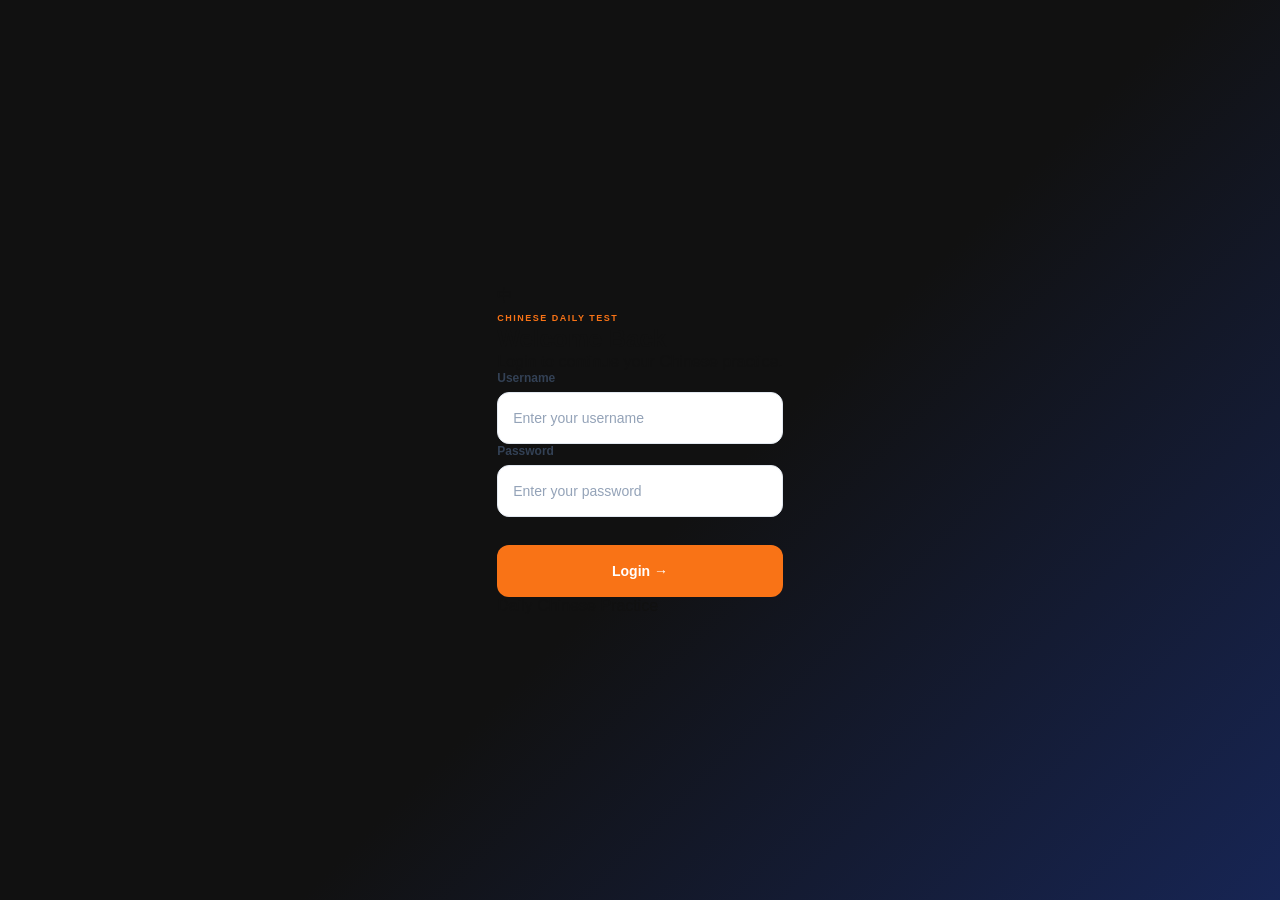
==== commit 54026e94: "Update index.html" ====
--- a/index.html
+++ b/index.html
@@ -1,239 +1,475 @@
 <!DOCTYPE html>
 <html lang="en">
+
 <head>
     <meta charset="UTF-8">
-    <meta name="viewport" content="width=device-width, initial-scale=1.0">
+
+    <meta
+        name="viewport"
+        content="width=device-width, initial-scale=1.0"
+    >
+
+    <meta
+        name="theme-color"
+        content="#111111"
+    >
 
     <title>Chinese Daily Test</title>
 
     <link rel="stylesheet" href="style.css">
 </head>
 
+
 <body>
 
-    <!-- =========================
-         LOGIN SCREEN
-    ========================== -->
-
-    <div id="loginScreen" class="screen active">
-
-        <div class="login-container">
-
-            <div class="logo">
+
+<!-- =====================================================
+     LOGIN SCREEN
+===================================================== -->
+
+<section id="loginScreen" class="screen active">
+
+    <div class="login-container">
+
+        <div class="login-box">
+
+            <div class="login-logo">
                 中
             </div>
 
-            <h1>Chinese Daily Test</h1>
-
-            <p class="subtitle">
-                Practice your Chinese every day
-            </p>
+            <div class="login-title">
+
+                <span class="section-label">
+                    CHINESE DAILY TEST
+                </span>
+
+                <h1>
+                    Welcome Back
+                </h1>
+
+                <p>
+                    Login to continue your Chinese practice.
+                </p>
+
+            </div>
+
 
             <form id="loginForm">
 
-                <div class="input-group">
-                    <label for="username">Username</label>
+                <div class="form-group">
+
+                    <label for="username">
+                        Username
+                    </label>
 
                     <input
                         type="text"
                         id="username"
-                        placeholder="Enter username"
+                        placeholder="Enter your username"
                         autocomplete="username"
                         required
                     >
-                </div>
-
-                <div class="input-group">
-                    <label for="password">Password</label>
+
+                </div>
+
+
+                <div class="form-group">
+
+                    <label for="password">
+                        Password
+                    </label>
 
                     <input
                         type="password"
                         id="password"
-                        placeholder="Enter password"
+                        placeholder="Enter your password"
                         autocomplete="current-password"
                         required
                     >
-                </div>
+
+                </div>
+
+
+                <div
+                    id="loginMessage"
+                    class="message"
+                ></div>
+
 
                 <button
                     type="submit"
-                    class="primary-button"
                     id="loginButton"
                 >
                     Login
+                    <span>→</span>
                 </button>
 
-                <p id="loginMessage" class="message"></p>
-
             </form>
 
+
+            <div class="login-footer">
+
+                <span class="orange-dot"></span>
+
+                Daily Chinese Practice
+
+                <span class="blue-dot"></span>
+
+            </div>
+
         </div>
 
     </div>
 
-
-    <!-- =========================
-         CHAPTER SCREEN
-    ========================== -->
-
-    <div id="chapterScreen" class="screen">
-
-        <div class="app-container">
-
-            <header class="main-header">
+</section>
+
+
+
+<!-- =====================================================
+     CHAPTER SCREEN
+===================================================== -->
+
+<section id="chapterScreen" class="screen">
+
+    <div class="page-container">
+
+
+        <!-- HEADER -->
+
+        <header class="main-header">
+
+            <div class="header-brand">
+
+                <div class="mini-logo">
+                    中
+                </div>
 
                 <div>
-                    <span class="small-label">Welcome</span>
-                    <h2 id="welcomeUsername">Student</h2>
-                </div>
-
-                <button
-                    id="logoutButton"
-                    class="logout-button"
-                >
-                    Logout
-                </button>
-
-            </header>
-
-
-            <section class="chapter-section">
-
-                <div class="section-heading">
-                    <span class="small-label">Chinese Course</span>
+
+                    <span class="header-small">
+                        CHINESE DAILY TEST
+                    </span>
 
                     <h1>
-                        Select a Chapter
+                        Student Dashboard
                     </h1>
 
-                    <p>
-                        Choose the chapter you want to practice.
-                    </p>
-                </div>
-
-
-                <div
-                    id="chapterGrid"
-                    class="chapter-grid"
-                >
-                    <!-- Chapters generated by JavaScript -->
-                </div>
-
-            </section>
-
-        </div>
+                </div>
+
+            </div>
+
+
+            <button
+                id="logoutButton"
+                class="logout-button"
+                type="button"
+            >
+                Logout
+            </button>
+
+        </header>
+
+
+
+        <!-- WELCOME -->
+
+        <section class="welcome-section">
+
+            <div class="welcome-copy">
+
+                <span class="eyebrow">
+                    WELCOME BACK
+                </span>
+
+                <h2>
+                    Hello,
+                    <span id="welcomeUsername">
+                        Student
+                    </span>
+                    👋
+                </h2>
+
+                <p>
+                    Choose a chapter and start today's Chinese test.
+                </p>
+
+            </div>
+
+        </section>
+
+
+
+        <!-- CHAPTERS -->
+
+        <section class="content-section">
+
+            <div class="section-heading">
+
+                <div>
+
+                    <span class="eyebrow">
+                        YOUR TESTS
+                    </span>
+
+                    <h3>
+                        Choose a Chapter
+                    </h3>
+
+                </div>
+
+
+                <span class="chapter-count">
+                    15 Chapters
+                </span>
+
+            </div>
+
+
+            <div
+                id="chapterGrid"
+                class="chapter-grid"
+            >
+
+                <!--
+                    Chapter buttons are created
+                    automatically by app.js.
+                -->
+
+            </div>
+
+        </section>
+
+
+
+        <footer class="main-footer">
+
+            <span class="footer-line"></span>
+
+            Chinese Daily Practice
+
+            <span class="footer-line"></span>
+
+        </footer>
 
     </div>
 
-
-    <!-- =========================
-         TEST SCREEN
-    ========================== -->
-
-    <div id="testScreen" class="screen">
-
-        <div class="test-container">
-
-            <!-- Test Header -->
-
-            <header class="test-header">
-
-                <button
-                    id="backToChapters"
-                    class="icon-button"
-                    aria-label="Back to chapters"
-                >
-                    ←
-                </button>
-
-                <div class="test-title">
-
-                    <span
-                        id="testChapter"
-                        class="small-label"
-                    >
+</section>
+
+
+
+<!-- =====================================================
+     TEST SCREEN
+===================================================== -->
+
+<section id="testScreen" class="screen">
+
+    <div class="test-page">
+
+
+        <!-- TEST HEADER -->
+
+        <header class="test-header">
+
+            <button
+                id="backToChapters"
+                class="back-button"
+                type="button"
+            >
+                ←
+                <span>
+                    Chapters
+                </span>
+            </button>
+
+
+            <div class="test-brand">
+
+                <div class="mini-logo">
+                    中
+                </div>
+
+                <div>
+
+                    <span id="testChapter">
                         Chapter 1
                     </span>
 
-                    <h2 id="partTitle">
-                        Translation
-                    </h2>
-
-                </div>
-
-                <div
-                    id="questionCounter"
-                    class="question-counter"
-                >
-                    1 / 10
-                </div>
-
-            </header>
-
-
-            <!-- Progress -->
-
-            <div class="progress-container">
-
-                <div
-                    id="progressBar"
-                    class="progress-bar"
-                ></div>
-
-            </div>
-
-
-            <!-- Part Tabs -->
-
-            <div class="part-tabs">
+                    <strong>
+                        Chinese Daily Test
+                    </strong>
+
+                </div>
+
+            </div>
+
+
+            <div class="test-header-spacer"></div>
+
+        </header>
+
+
+
+        <!-- TEST CONTENT -->
+
+        <main class="test-content">
+
+
+            <!-- PART SELECTOR -->
+
+            <nav class="part-navigation">
 
                 <button
                     class="part-tab active"
                     data-part="part1"
+                    type="button"
                 >
-                    Part 1
+
+                    <span class="part-number">
+                        01
+                    </span>
+
+                    <span>
+                        Translation
+                    </span>
+
                 </button>
+
 
                 <button
                     class="part-tab"
                     data-part="part2"
+                    type="button"
                 >
-                    Part 2
+
+                    <span class="part-number">
+                        02
+                    </span>
+
+                    <span>
+                        Question
+                    </span>
+
                 </button>
+
 
                 <button
                     class="part-tab"
                     data-part="part3"
+                    type="button"
                 >
-                    Part 3
+
+                    <span class="part-number">
+                        03
+                    </span>
+
+                    <span>
+                        Scramble
+                    </span>
+
                 </button>
 
-            </div>
-
-
-            <!-- Question -->
-
-            <main class="question-area">
-
-                <div class="question-type" id="questionType">
-                    Translation
-                </div>
-
-                <div
-                    id="questionText"
-                    class="question-text"
-                >
-                    Question
-                </div>
-
-
-                <!-- Student Answer -->
-
-                <section class="answer-section">
-
-                    <div class="section-title">
-                        Your Answer
-                    </div>
+            </nav>
+
+
+
+            <!-- TEST CARD -->
+
+            <section class="test-card">
+
+
+                <!-- TEST HEADER -->
+
+                <div class="test-card-top">
+
+                    <div>
+
+                        <span class="eyebrow">
+                            CURRENT PART
+                        </span>
+
+                        <h2 id="partTitle">
+                            Translation
+                        </h2>
+
+                    </div>
+
+
+                    <div class="question-counter">
+
+                        <span class="counter-label">
+                            QUESTION
+                        </span>
+
+                        <strong id="questionCounter">
+                            1 / 10
+                        </strong>
+
+                    </div>
+
+                </div>
+
+
+
+                <!-- PROGRESS -->
+
+                <div class="progress-track">
+
+                    <div
+                        id="progressBar"
+                        class="progress-fill"
+                    ></div>
+
+                </div>
+
+
+
+                <!-- QUESTION -->
+
+                <div class="question-section">
+
+                    <div class="question-type">
+
+                        <span class="type-dot"></span>
+
+                        <span id="questionType">
+                            Translation
+                        </span>
+
+                    </div>
+
+
+                    <div
+                        id="questionText"
+                        class="question-text"
+                    >
+                        Question
+                    </div>
+
+                </div>
+
+
+
+                <!-- ANSWER -->
+
+                <div class="answer-section">
+
+                    <div class="answer-header">
+
+                        <span>
+                            YOUR ANSWER
+                        </span>
+
+
+                        <button
+                            id="clearAnswer"
+                            class="clear-button"
+                            type="button"
+                        >
+                            Clear
+                        </button>
+
+                    </div>
+
 
                     <div
                         id="selectedWords"
@@ -241,182 +477,293 @@
                     >
 
                         <span class="empty-answer">
-                            Tap the words below
-                        </span>
-
-                    </div>
-
-                </section>
-
-
-                <!-- Word Bank -->
-
-                <section class="word-bank-section">
-
-                    <div class="section-title">
-                        Word Bank
-                    </div>
+                            Tap the words below to build your answer.
+                        </span>
+
+                    </div>
+
+                </div>
+
+
+
+                <!-- WORD BANK -->
+
+                <div class="word-bank-section">
+
+                    <div class="word-bank-header">
+
+                        <div>
+
+                            <span class="eyebrow">
+                                WORD BANK
+                            </span>
+
+                            <p>
+                                Tap the words in the correct order.
+                            </p>
+
+                        </div>
+
+
+                        <span class="tap-hint">
+                            TAP
+                        </span>
+
+                    </div>
+
 
                     <div
                         id="wordBank"
                         class="word-bank"
                     >
-                        <!-- Words generated here -->
-                    </div>
-
-                </section>
-
-
-                <!-- Clear -->
-
-                <button
-                    id="clearAnswer"
-                    class="clear-button"
-                >
-                    Clear Answer
-                </button>
-
-            </main>
-
-
-            <!-- Bottom Navigation -->
-
-            <footer class="test-footer">
-
-                <button
-                    id="previousButton"
-                    class="secondary-button"
-                >
-                    ← Previous
-                </button>
-
-                <button
-                    id="nextButton"
-                    class="primary-button"
-                >
-                    Next →
-                </button>
-
-            </footer>
-
-        </div>
+
+                        <!-- Words generated by app.js -->
+
+                    </div>
+
+                </div>
+
+
+
+                <!-- NAVIGATION -->
+
+                <div class="question-navigation">
+
+                    <button
+                        id="previousButton"
+                        class="secondary-button"
+                        type="button"
+                    >
+
+                        ←
+
+                        <span>
+                            Previous
+                        </span>
+
+                    </button>
+
+
+                    <button
+                        id="nextButton"
+                        class="primary-button next-button"
+                        type="button"
+                    >
+
+                        <span>
+                            Next
+                        </span>
+
+                        →
+
+                    </button>
+
+                </div>
+
+            </section>
+
+        </main>
 
     </div>
 
-
-    <!-- =========================
-         RESULT SCREEN
-    ========================== -->
-
-    <div id="resultScreen" class="screen">
+</section>
+
+
+
+<!-- =====================================================
+     RESULT SCREEN
+===================================================== -->
+
+<section id="resultScreen" class="screen">
+
+    <div class="result-page">
 
         <div class="result-container">
 
-            <div class="result-icon">
-                ✓
-            </div>
-
-            <span class="small-label">
-                Test Completed
-            </span>
-
-            <h1 id="resultChapter">
-                Chapter 1
-            </h1>
-
-            <p class="result-message">
-                Great work! Here is your result.
-            </p>
-
-
-            <div class="score-card">
-
-                <div class="score-row">
+
+            <!-- RESULT HEADER -->
+
+            <div class="result-header">
+
+                <div class="result-icon">
+                    ✓
+                </div>
+
+                <span class="eyebrow">
+                    TEST COMPLETED
+                </span>
+
+                <h1>
+                    Test Complete
+                </h1>
+
+                <p>
+                    Results for
+                    <strong id="resultChapter">
+                        Chapter 1
+                    </strong>
+                </p>
+
+            </div>
+
+
+
+            <!-- TOTAL SCORE -->
+
+            <div class="total-score-card">
+
+                <div class="score-ring">
+
+                    <div class="score-ring-inner">
+
+                        <strong id="percentageScore">
+                            0%
+                        </strong>
+
+                        <span>
+                            SCORE
+                        </span>
+
+                    </div>
+
+                </div>
+
+
+                <div class="total-score-info">
 
                     <span>
-                        Part 1 — Translation
-                    </span>
-
-                    <strong id="part1Score">
-                        0 / 0
+                        TOTAL SCORE
+                    </span>
+
+                    <strong id="totalScore">
+                        0 / 30
                     </strong>
 
-                </div>
-
-
-                <div class="score-row">
-
-                    <span>
-                        Part 2 — Answer
-                    </span>
-
-                    <strong id="part2Score">
-                        0 / 0
-                    </strong>
-
-                </div>
-
-
-                <div class="score-row">
-
-                    <span>
-                        Part 3 — Scramble
-                    </span>
-
-                    <strong id="part3Score">
-                        0 / 0
-                    </strong>
-
-                </div>
-
-
-                <div class="score-divider"></div>
-
-
-                <div class="total-score">
-
-                    <span>
-                        Total
-                    </span>
-
-                    <strong id="totalScore">
-                        0 / 0
-                    </strong>
-
-                </div>
-
-                <div class="percentage">
-                    <span id="percentageScore">
-                        0%
-                    </span>
-                </div>
-
-            </div>
-
+                    <p>
+                        Your result has been calculated.
+                    </p>
+
+                </div>
+
+            </div>
+
+
+
+            <!-- PART SCORES -->
+
+            <div class="score-grid">
+
+
+                <div class="score-card">
+
+                    <div class="score-card-number">
+                        01
+                    </div>
+
+                    <div class="score-card-content">
+
+                        <span>
+                            Translation
+                        </span>
+
+                        <strong id="part1Score">
+                            0 / 0
+                        </strong>
+
+                    </div>
+
+                </div>
+
+
+
+                <div class="score-card">
+
+                    <div class="score-card-number">
+                        02
+                    </div>
+
+                    <div class="score-card-content">
+
+                        <span>
+                            Question
+                        </span>
+
+                        <strong id="part2Score">
+                            0 / 0
+                        </strong>
+
+                    </div>
+
+                </div>
+
+
+
+                <div class="score-card">
+
+                    <div class="score-card-number">
+                        03
+                    </div>
+
+                    <div class="score-card-content">
+
+                        <span>
+                            Scramble
+                        </span>
+
+                        <strong id="part3Score">
+                            0 / 0
+                        </strong>
+
+                    </div>
+
+                </div>
+
+            </div>
+
+
+
+            <!-- SAVE STATUS -->
 
             <div
                 id="saveStatus"
                 class="save-status"
             >
-                Saving your score...
-            </div>
-
+                Saving score...
+            </div>
+
+
+
+            <!-- BACK -->
 
             <button
                 id="backToChapterButton"
-                class="primary-button"
+                class="primary-button result-button"
+                type="button"
             >
+
                 Back to Chapters
+
+                <span>
+                    →
+                </span>
+
             </button>
 
+
         </div>
 
     </div>
 
-
-    <!-- JavaScript -->
-
-    <script src="app.js"></script>
+</section>
+
+
+
+<!-- =====================================================
+     JAVASCRIPT
+===================================================== -->
+
+<script src="app.js"></script>
 
 </body>
+
 </html>
--- a/style.css
+++ b/style.css
@@ -1,1545 +1,1795 @@
- /* =========================
-
+/* =========================================================
+   CHINESE DAILY TEST
+   DESIGN ONLY
+   Orange + Blue + Black
+========================================================= */
+
+:root {
+    --orange: #f97316;
+    --orange-dark: #ea580c;
+    --orange-light: #fff1e6;
+
+    --blue: #2563eb;
+    --blue-dark: #1d4ed8;
+    --blue-light: #eff6ff;
+
+    --black: #111111;
+    --black-soft: #1f1f1f;
+
+    --white: #ffffff;
+
+    --gray-50: #f8fafc;
+    --gray-100: #f1f5f9;
+    --gray-200: #e2e8f0;
+    --gray-300: #cbd5e1;
+    --gray-400: #94a3b8;
+    --gray-500: #64748b;
+    --gray-600: #475569;
+    --gray-700: #334155;
+
+    --red: #dc2626;
+    --green: #16a34a;
+
+    --radius-sm: 8px;
+    --radius-md: 12px;
+    --radius-lg: 18px;
+
+    --shadow-sm: 0 2px 8px rgba(15, 23, 42, 0.06);
+    --shadow-md: 0 8px 24px rgba(15, 23, 42, 0.08);
+    --shadow-lg: 0 16px 40px rgba(15, 23, 42, 0.12);
+}
+
+
+/* =========================================================
    RESET
-
-========================= */
-
+========================================================= */
 
 * {
-
     box-sizing: border-box;
-
     margin: 0;
-
     padding: 0;
-
-}
-
-
-:root {
-
-    --background: #f5f6f8;
-
-    --surface: #ffffff;
-
-
-    --primary: #303030;
-
-    --primary-light: #4b4b4b;
-
-
-    --text: #1f1f1f;
-
-    --muted: #777777;
-
-
-    --border: #e5e5e5;
-
-
-    --success: #2e8b57;
-
-    --danger: #c94c4c;
-
-
-    --radius: 16px;
-
-
-    --shadow:
-
-        0 8px 30px rgba(0, 0, 0, 0.06);
-
-}
-
-
-
-/* =========================
-
-   BODY
-
-========================= */
+}
+
+
+html {
+    min-height: 100%;
+}
 
 
 body {
+    min-height: 100vh;
 
     font-family:
-
+        Inter,
         -apple-system,
-
         BlinkMacSystemFont,
-
         "Segoe UI",
-
         Roboto,
-
         Arial,
-
         sans-serif;
 
-
-    background: var(--background);
-
-    color: var(--text);
-
-
+    background: var(--gray-50);
+    color: var(--black);
+
+    -webkit-font-smoothing: antialiased;
+    text-rendering: optimizeLegibility;
+}
+
+
+button,
+input {
+    font: inherit;
+}
+
+
+button {
+    cursor: pointer;
+}
+
+
+button:disabled {
+    cursor: not-allowed;
+}
+
+
+/* =========================================================
+   SCREEN
+========================================================= */
+
+.screen {
+    display: none;
     min-height: 100vh;
-
-}
-
-
-
-/* =========================
-
-   SCREEN
-
-========================= */
-
-
-.screen {
+}
+
+
+.screen.active {
+    display: block;
+}
+
+
+/* =========================================================
+   LOGIN SCREEN
+========================================================= */
+
+#loginScreen {
+    min-height: 100vh;
 
     display: none;
 
+    align-items: center;
+    justify-content: center;
+
+    padding: 24px;
+
+    background:
+        linear-gradient(
+            135deg,
+            var(--black) 0%,
+            var(--black) 55%,
+            #172554 100%
+        );
+}
+
+
+#loginScreen.active {
+    display: flex;
+}
+
+
+/* Login card */
+
+#loginScreen .login-container,
+#loginScreen .login-box,
+#loginScreen .login-card {
+    position: relative;
+    z-index: 2;
+}
+
+
+/* Generic login form styling */
+
+#loginScreen form {
+    width: 100%;
+}
+
+
+#loginScreen input {
+    width: 100%;
+
+    height: 52px;
+
+    padding: 0 15px;
+
+    border: 1px solid var(--gray-200);
+    border-radius: var(--radius-md);
+
+    background: var(--white);
+    color: var(--black);
+
+    font-size: 14px;
+
+    transition:
+        border-color 0.2s ease,
+        box-shadow 0.2s ease;
+}
+
+
+#loginScreen input:focus {
+    outline: none;
+
+    border-color: var(--blue);
+
+    box-shadow:
+        0 0 0 3px rgba(37, 99, 235, 0.12);
+}
+
+
+#loginScreen input::placeholder {
+    color: var(--gray-400);
+}
+
+
+#loginScreen label {
+    display: block;
+
+    margin-bottom: 7px;
+
+    color: var(--gray-700);
+
+    font-size: 12px;
+    font-weight: 700;
+}
+
+
+/* Login button */
+
+#loginButton {
+    width: 100%;
+
+    min-height: 52px;
+
+    border: none;
+    border-radius: var(--radius-md);
+
+    background: var(--orange);
+    color: var(--white);
+
+    font-size: 14px;
+    font-weight: 800;
+
+    transition:
+        background 0.2s ease,
+        transform 0.2s ease,
+        box-shadow 0.2s ease;
+}
+
+
+#loginButton:hover {
+    background: var(--orange-dark);
+
+    transform: translateY(-1px);
+
+    box-shadow:
+        0 8px 18px rgba(249, 115, 22, 0.25);
+}
+
+
+#loginButton:active {
+    transform: translateY(0);
+}
+
+
+#loginButton:disabled {
+    opacity: 0.65;
+
+    transform: none;
+
+    box-shadow: none;
+}
+
+
+/* Login error */
+
+#loginMessage {
+    min-height: 20px;
+
+    margin-top: 8px;
+
+    color: var(--red);
+
+    font-size: 12px;
+    font-weight: 600;
+}
+
+
+/* =========================================================
+   COMMON PAGE CONTAINER
+========================================================= */
+
+.page-container {
+    width: 100%;
+    max-width: 1100px;
+
+    margin: 0 auto;
+
+    padding: 24px;
+}
+
+
+/* =========================================================
+   HEADER
+========================================================= */
+
+.main-header {
+    display: flex;
+
+    align-items: center;
+    justify-content: space-between;
+
+    padding: 16px 0;
+
+    border-bottom: 1px solid var(--gray-200);
+}
+
+
+.header-brand {
+    display: flex;
+
+    align-items: center;
+
+    gap: 12px;
+}
+
+
+.mini-logo {
+    width: 42px;
+    height: 42px;
+
+    display: flex;
+
+    align-items: center;
+    justify-content: center;
+
+    flex-shrink: 0;
+
+    border-radius: 11px;
+
+    background: var(--black);
+    color: var(--white);
+
+    font-size: 21px;
+    font-weight: 900;
+}
+
+
+.header-brand h1 {
+    font-size: 18px;
+    font-weight: 800;
+}
+
+
+.header-small {
+    display: block;
+
+    margin-bottom: 2px;
+
+    color: var(--orange);
+
+    font-size: 9px;
+    font-weight: 800;
+
+    letter-spacing: 1.5px;
+}
+
+
+/* Logout */
+
+#logoutButton,
+.logout-button {
+    min-height: 38px;
+
+    padding: 0 13px;
+
+    border: 1px solid var(--gray-200);
+    border-radius: 9px;
+
+    background: var(--white);
+    color: var(--gray-600);
+
+    font-size: 11px;
+    font-weight: 700;
+
+    transition: 0.2s ease;
+}
+
+
+#logoutButton:hover,
+.logout-button:hover {
+    border-color: var(--orange);
+
+    color: var(--orange);
+
+    background: var(--orange-light);
+}
+
+
+/* =========================================================
+   WELCOME AREA
+========================================================= */
+
+.welcome-section {
+    margin: 30px 0;
+
+    padding: 28px;
+
+    position: relative;
+
+    overflow: hidden;
+
+    border-radius: var(--radius-lg);
+
+    background:
+        linear-gradient(
+            120deg,
+            var(--black),
+            #171717
+        );
+
+    color: var(--white);
+
+    box-shadow: var(--shadow-md);
+}
+
+
+.welcome-section::after {
+    content: "";
+
+    position: absolute;
+
+    width: 180px;
+    height: 180px;
+
+    right: -70px;
+    top: -80px;
+
+    border-radius: 50%;
+
+    background: var(--blue);
+
+    opacity: 0.85;
+}
+
+
+.welcome-section::before {
+    content: "";
+
+    position: absolute;
+
+    width: 90px;
+    height: 90px;
+
+    right: 90px;
+    bottom: -50px;
+
+    border-radius: 50%;
+
+    background: var(--orange);
+
+    opacity: 0.9;
+}
+
+
+.welcome-copy {
+    position: relative;
+    z-index: 2;
+}
+
+
+.welcome-copy h2 {
+    margin-top: 6px;
+
+    font-size: 28px;
+    font-weight: 800;
+}
+
+
+.welcome-copy p {
+    margin-top: 8px;
+
+    color: #cbd5e1;
+
+    font-size: 13px;
+}
+
+
+.welcome-copy h2 span {
+    color: var(--orange);
+}
+
+
+/* =========================================================
+   SECTION HEADINGS
+========================================================= */
+
+.content-section {
+    width: 100%;
+}
+
+
+.section-heading {
+    display: flex;
+
+    align-items: end;
+    justify-content: space-between;
+
+    margin-bottom: 16px;
+}
+
+
+.section-heading h3 {
+    margin-top: 4px;
+
+    font-size: 22px;
+    font-weight: 800;
+}
+
+
+.eyebrow,
+.section-label {
+    color: var(--orange);
+
+    font-size: 9px;
+    font-weight: 800;
+
+    letter-spacing: 1.5px;
+}
+
+
+.chapter-count {
+    color: var(--gray-400);
+
+    font-size: 11px;
+    font-weight: 700;
+}
+
+
+/* =========================================================
+   CHAPTER GRID
+========================================================= */
+
+.chapter-grid {
+    display: grid;
+
+    grid-template-columns:
+        repeat(4, minmax(0, 1fr));
+
+    gap: 14px;
+}
+
+
+.chapter-card {
+    min-height: 135px;
+
+    position: relative;
+
+    overflow: hidden;
+
+    padding: 20px;
+
+    text-align: left;
+
+    border: 1px solid var(--gray-200);
+    border-radius: var(--radius-md);
+
+    background: var(--white);
+
+    box-shadow: var(--shadow-sm);
+
+    transition:
+        transform 0.2s ease,
+        box-shadow 0.2s ease,
+        border-color 0.2s ease;
+}
+
+
+.chapter-card::before {
+    content: "";
+
+    position: absolute;
+
+    left: 0;
+    top: 0;
+
+    width: 4px;
+    height: 100%;
+
+    background: var(--blue);
+}
+
+
+.chapter-card:nth-child(3n)::before {
+    background: var(--orange);
+}
+
+
+.chapter-card:hover {
+    transform: translateY(-3px);
+
+    border-color: var(--gray-300);
+
+    box-shadow: var(--shadow-md);
+}
+
+
+.chapter-number {
+    color: var(--gray-400);
+
+    font-size: 9px;
+    font-weight: 800;
+
+    letter-spacing: 1px;
+}
+
+
+.chapter-card h3 {
+    margin-top: 12px;
+
+    color: var(--black);
+
+    font-size: 17px;
+    font-weight: 800;
+}
+
+
+.chapter-card p {
+    margin-top: 6px;
+
+    color: var(--gray-500);
+
+    font-size: 11px;
+}
+
+
+/* =========================================================
+   FOOTER
+========================================================= */
+
+.main-footer {
+    padding: 30px 0;
+
+    display: flex;
+
+    align-items: center;
+    justify-content: center;
+
+    gap: 10px;
+
+    color: var(--gray-400);
+
+    font-size: 10px;
+}
+
+
+.footer-line {
+    width: 30px;
+    height: 1px;
+
+    background: var(--gray-200);
+}
+
+
+/* =========================================================
+   TEST PAGE
+========================================================= */
+
+.test-page {
     min-height: 100vh;
 
-}
-
-
-.screen.active {
-
-    display: flex;
-
-}
-
-
-
-/* =========================
-
-   LOGIN
-
-========================= */
-
-
-#loginScreen {
-
-    align-items: center;
-
+    background:
+        linear-gradient(
+            180deg,
+            var(--black) 0,
+            var(--black) 210px,
+            var(--gray-50) 210px,
+            var(--gray-50) 100%
+        );
+}
+
+
+.test-header {
+    width: 100%;
+    max-width: 950px;
+
+    margin: 0 auto;
+
+    padding: 18px 20px;
+
+    display: flex;
+
+    align-items: center;
+    justify-content: space-between;
+}
+
+
+.back-button {
+    min-height: 38px;
+
+    padding: 0 12px;
+
+    display: flex;
+
+    align-items: center;
+
+    gap: 7px;
+
+    border: 1px solid rgba(255, 255, 255, 0.15);
+    border-radius: 9px;
+
+    background: rgba(255, 255, 255, 0.06);
+
+    color: var(--white);
+
+    font-size: 11px;
+    font-weight: 700;
+
+    transition: 0.2s ease;
+}
+
+
+.back-button:hover {
+    background: var(--orange);
+
+    border-color: var(--orange);
+}
+
+
+.test-brand {
+    display: flex;
+
+    align-items: center;
+
+    gap: 10px;
+
+    color: var(--white);
+}
+
+
+.test-brand span {
+    display: block;
+
+    color: var(--orange);
+
+    font-size: 9px;
+    font-weight: 800;
+
+    letter-spacing: 1px;
+}
+
+
+.test-brand strong {
+    display: block;
+
+    margin-top: 2px;
+
+    font-size: 12px;
+}
+
+
+.test-header-spacer {
+    width: 70px;
+}
+
+
+/* =========================================================
+   TEST CONTENT
+========================================================= */
+
+.test-content {
+    width: 100%;
+    max-width: 800px;
+
+    margin: 0 auto;
+
+    padding: 24px 18px 50px;
+}
+
+
+/* =========================================================
+   PART TABS
+========================================================= */
+
+.part-navigation {
+    display: grid;
+
+    grid-template-columns:
+        repeat(3, 1fr);
+
+    gap: 8px;
+
+    margin-bottom: 12px;
+}
+
+
+.part-tab {
+    min-height: 50px;
+
+    display: flex;
+
+    align-items: center;
     justify-content: center;
 
-
-    padding: 20px;
-
-}
-
-
-.login-container {
-
+    gap: 8px;
+
+    border: 1px solid var(--gray-200);
+    border-radius: 10px;
+
+    background: var(--white);
+
+    color: var(--gray-500);
+
+    font-size: 11px;
+    font-weight: 700;
+
+    transition: 0.2s ease;
+}
+
+
+.part-tab:hover {
+    border-color: var(--blue);
+
+    color: var(--blue);
+}
+
+
+.part-tab.active {
+    border-color: var(--blue);
+
+    background: var(--blue);
+
+    color: var(--white);
+
+    box-shadow:
+        0 5px 15px rgba(37, 99, 235, 0.2);
+}
+
+
+.part-number {
+    font-size: 9px;
+
+    opacity: 0.7;
+}
+
+
+/* =========================================================
+   TEST CARD
+========================================================= */
+
+.test-card {
+    overflow: hidden;
+
+    border: 1px solid var(--gray-200);
+    border-radius: var(--radius-lg);
+
+    background: var(--white);
+
+    box-shadow: var(--shadow-lg);
+}
+
+
+.test-card-top {
+    padding: 22px 24px 16px;
+
+    display: flex;
+
+    align-items: center;
+    justify-content: space-between;
+}
+
+
+.test-card-top h2 {
+    margin-top: 4px;
+
+    font-size: 21px;
+    font-weight: 800;
+}
+
+
+.question-counter {
+    text-align: right;
+}
+
+
+.counter-label {
+    display: block;
+
+    color: var(--gray-400);
+
+    font-size: 8px;
+    font-weight: 800;
+
+    letter-spacing: 1px;
+}
+
+
+.question-counter strong {
+    display: block;
+
+    margin-top: 3px;
+
+    color: var(--blue);
+
+    font-size: 13px;
+}
+
+
+/* =========================================================
+   PROGRESS
+========================================================= */
+
+.progress-track {
+    width: calc(100% - 48px);
+
+    height: 5px;
+
+    margin: 0 24px;
+
+    overflow: hidden;
+
+    border-radius: 10px;
+
+    background: var(--gray-100);
+}
+
+
+.progress-fill {
+    height: 100%;
+
+    width: 0;
+
+    border-radius: inherit;
+
+    background:
+        linear-gradient(
+            90deg,
+            var(--blue),
+            var(--orange)
+        );
+
+    transition: width 0.25s ease;
+}
+
+
+/* =========================================================
+   QUESTION
+========================================================= */
+
+.question-section {
+    padding: 25px 24px 20px;
+}
+
+
+.question-type {
+    display: flex;
+
+    align-items: center;
+
+    gap: 7px;
+
+    color: var(--orange);
+
+    font-size: 9px;
+    font-weight: 800;
+
+    letter-spacing: 1px;
+    text-transform: uppercase;
+}
+
+
+.type-dot {
+    width: 7px;
+    height: 7px;
+
+    border-radius: 50%;
+
+    background: var(--orange);
+}
+
+
+.question-text {
+    margin-top: 12px;
+
+    padding: 17px;
+
+    min-height: 58px;
+
+    display: flex;
+
+    align-items: center;
+
+    border-left: 4px solid var(--blue);
+    border-radius: 9px;
+
+    background: var(--blue-light);
+
+    color: var(--black);
+
+    font-size: 15px;
+    font-weight: 700;
+
+    line-height: 1.6;
+}
+
+
+/* =========================================================
+   ANSWER AREA
+========================================================= */
+
+.answer-section {
+    margin: 0 24px;
+
+    padding: 17px 0;
+
+    border-top: 1px solid var(--gray-100);
+}
+
+
+.answer-header {
+    display: flex;
+
+    align-items: center;
+    justify-content: space-between;
+
+    margin-bottom: 10px;
+}
+
+
+.answer-header > span {
+    color: var(--gray-500);
+
+    font-size: 9px;
+    font-weight: 800;
+
+    letter-spacing: 1px;
+}
+
+
+.clear-button {
+    border: none;
+
+    background: transparent;
+
+    color: var(--orange);
+
+    font-size: 10px;
+    font-weight: 800;
+}
+
+
+.clear-button:hover {
+    color: var(--blue);
+}
+
+
+.selected-words {
+    min-height: 62px;
+
+    padding: 9px;
+
+    display: flex;
+
+    align-items: center;
+    align-content: center;
+
+    flex-wrap: wrap;
+
+    gap: 7px;
+
+    border: 1px dashed var(--gray-300);
+    border-radius: 10px;
+
+    background: var(--gray-50);
+}
+
+
+.empty-answer {
     width: 100%;
 
-    max-width: 420px;
-
-
-    background: var(--surface);
-
-
-    padding: 40px 32px;
-
-
-    border-radius: 24px;
-
-
-    box-shadow: var(--shadow);
-
-
     text-align: center;
 
-}
-
-
-.logo {
-
-    width: 70px;
-
-    height: 70px;
-
-
-    margin: 0 auto 20px;
-
-
-    display: flex;
-
-    align-items: center;
-
+    color: var(--gray-400);
+
+    font-size: 11px;
+}
+
+
+.word-chip {
+    padding: 9px 12px;
+
+    border: none;
+    border-radius: 8px;
+
+    background: var(--black);
+    color: var(--white);
+
+    font-size: 12px;
+    font-weight: 700;
+
+    transition: 0.15s ease;
+}
+
+
+.word-chip:hover {
+    background: var(--orange);
+
+    transform: translateY(-1px);
+}
+
+
+/* =========================================================
+   WORD BANK
+========================================================= */
+
+.word-bank-section {
+    padding: 20px 24px 24px;
+
+    border-top: 1px solid var(--gray-100);
+
+    background: #fbfcfe;
+}
+
+
+.word-bank-header {
+    display: flex;
+
+    align-items: center;
+    justify-content: space-between;
+
+    margin-bottom: 12px;
+}
+
+
+.word-bank-header p {
+    margin-top: 3px;
+
+    color: var(--gray-400);
+
+    font-size: 10px;
+}
+
+
+.tap-hint {
+    padding: 4px 7px;
+
+    border-radius: 5px;
+
+    background: var(--orange-light);
+
+    color: var(--orange);
+
+    font-size: 8px;
+    font-weight: 800;
+}
+
+
+.word-bank {
+    display: flex;
+
+    flex-wrap: wrap;
+
+    gap: 8px;
+}
+
+
+.word-button {
+    min-height: 42px;
+
+    padding: 0 13px;
+
+    border: 1px solid var(--gray-200);
+    border-radius: 9px;
+
+    background: var(--white);
+    color: var(--black);
+
+    font-size: 12px;
+    font-weight: 700;
+
+    box-shadow: 0 2px 4px rgba(15, 23, 42, 0.04);
+
+    transition:
+        transform 0.15s ease,
+        border-color 0.15s ease,
+        color 0.15s ease,
+        background 0.15s ease;
+}
+
+
+.word-button:hover {
+    border-color: var(--blue);
+
+    color: var(--blue);
+
+    transform: translateY(-1px);
+}
+
+
+.word-button.selected {
+    border-color: var(--gray-200);
+
+    background: var(--gray-100);
+
+    color: var(--gray-400);
+
+    box-shadow: none;
+
+    transform: none;
+}
+
+
+/* =========================================================
+   QUESTION NAVIGATION
+========================================================= */
+
+.question-navigation {
+    padding: 16px 24px 22px;
+
+    display: flex;
+
+    align-items: center;
+    justify-content: space-between;
+
+    border-top: 1px solid var(--gray-100);
+}
+
+
+.secondary-button {
+    min-height: 44px;
+
+    padding: 0 15px;
+
+    display: flex;
+
+    align-items: center;
+
+    gap: 7px;
+
+    border: 1px solid var(--gray-200);
+    border-radius: 9px;
+
+    background: var(--white);
+    color: var(--gray-600);
+
+    font-size: 11px;
+    font-weight: 700;
+
+    transition: 0.2s ease;
+}
+
+
+.secondary-button:hover:not(:disabled) {
+    border-color: var(--blue);
+
+    color: var(--blue);
+}
+
+
+.secondary-button:disabled {
+    opacity: 0.4;
+}
+
+
+.next-button {
+    min-width: 115px;
+}
+
+
+/* =========================================================
+   RESULT SCREEN
+========================================================= */
+
+.result-page {
+    min-height: 100vh;
+
+    display: flex;
+
+    align-items: center;
     justify-content: center;
 
-
-    border-radius: 20px;
-
-
-    background: var(--primary);
-
-    color: white;
-
-
-    font-size: 32px;
-
+    padding: 30px 18px;
+
+    background:
+        linear-gradient(
+            135deg,
+            var(--gray-50),
+            #eef4ff
+        );
+}
+
+
+.result-container {
+    width: 100%;
+    max-width: 600px;
+}
+
+
+.result-header {
+    text-align: center;
+
+    margin-bottom: 22px;
+}
+
+
+.result-icon {
+    width: 58px;
+    height: 58px;
+
+    margin: 0 auto 14px;
+
+    display: flex;
+
+    align-items: center;
+    justify-content: center;
+
+    border-radius: 16px;
+
+    background: var(--orange);
+    color: var(--white);
+
+    font-size: 25px;
+    font-weight: 900;
+
+    box-shadow:
+        5px 5px 0 var(--blue);
+}
+
+
+.result-header h1 {
+    margin-top: 5px;
+
+    font-size: 30px;
+    font-weight: 850;
+}
+
+
+.result-header p {
+    margin-top: 6px;
+
+    color: var(--gray-500);
+
+    font-size: 12px;
+}
+
+
+/* =========================================================
+   TOTAL SCORE
+========================================================= */
+
+.total-score-card {
+    padding: 24px;
+
+    display: flex;
+
+    align-items: center;
+
+    gap: 22px;
+
+    border-radius: var(--radius-lg);
+
+    background: var(--black);
+    color: var(--white);
+
+    box-shadow: var(--shadow-md);
+}
+
+
+.score-ring {
+    width: 115px;
+    height: 115px;
+
+    flex-shrink: 0;
+
+    display: flex;
+
+    align-items: center;
+    justify-content: center;
+
+    border-radius: 50%;
+
+    background:
+        conic-gradient(
+            var(--orange),
+            var(--orange),
+            var(--blue),
+            var(--orange)
+        );
+}
+
+
+.score-ring-inner {
+    width: 91px;
+    height: 91px;
+
+    display: flex;
+
+    flex-direction: column;
+
+    align-items: center;
+    justify-content: center;
+
+    border-radius: 50%;
+
+    background: var(--black);
+}
+
+
+.score-ring-inner strong {
+    font-size: 25px;
+    font-weight: 900;
+}
+
+
+.score-ring-inner span {
+    margin-top: 2px;
+
+    color: var(--gray-400);
+
+    font-size: 8px;
+    font-weight: 800;
+
+    letter-spacing: 1px;
+}
+
+
+.total-score-info > span {
+    color: var(--orange);
+
+    font-size: 9px;
+    font-weight: 800;
+
+    letter-spacing: 1px;
+}
+
+
+.total-score-info strong {
+    display: block;
+
+    margin-top: 4px;
+
+    font-size: 27px;
+    font-weight: 900;
+}
+
+
+.total-score-info p {
+    margin-top: 5px;
+
+    color: var(--gray-400);
+
+    font-size: 10px;
+}
+
+
+/* =========================================================
+   SCORE CARDS
+========================================================= */
+
+.score-grid {
+    display: grid;
+
+    grid-template-columns:
+        repeat(3, 1fr);
+
+    gap: 10px;
+
+    margin-top: 10px;
+}
+
+
+.score-card {
+    padding: 15px;
+
+    display: flex;
+
+    align-items: center;
+
+    gap: 9px;
+
+    border: 1px solid var(--gray-200);
+    border-radius: 11px;
+
+    background: var(--white);
+}
+
+
+.score-card-number {
+    width: 30px;
+    height: 30px;
+
+    display: flex;
+
+    align-items: center;
+    justify-content: center;
+
+    flex-shrink: 0;
+
+    border-radius: 7px;
+
+    background: var(--orange-light);
+
+    color: var(--orange);
+
+    font-size: 8px;
+    font-weight: 900;
+}
+
+
+.score-card-content span {
+    display: block;
+
+    color: var(--gray-500);
+
+    font-size: 9px;
     font-weight: 700;
-
-}
-
-
-.login-container h1 {
-
-    font-size: 28px;
-
-    margin-bottom: 8px;
-
-}
-
-
-.subtitle {
-
-    color: var(--muted);
-
-    margin-bottom: 30px;
-
-}
-
-
-
-/* =========================
-
-   INPUTS
-
-========================= */
-
-
-.input-group {
-
-    text-align: left;
-
-    margin-bottom: 18px;
-
-}
-
-
-.input-group label {
-
+}
+
+
+.score-card-content strong {
     display: block;
 
-
-    font-size: 14px;
-
+    margin-top: 3px;
+
+    color: var(--black);
+
+    font-size: 18px;
+    font-weight: 900;
+}
+
+
+.save-status {
+    min-height: 18px;
+
+    margin: 14px 0;
+
+    text-align: center;
+
+    color: var(--gray-500);
+
+    font-size: 10px;
     font-weight: 600;
-
-
-    margin-bottom: 8px;
-
-}
-
-
-.input-group input {
-
+}
+
+
+.result-button {
     width: 100%;
-
-
-    padding: 14px 16px;
-
-
-    border: 1px solid var(--border);
-
-
-    border-radius: 12px;
-
-
-    font-size: 16px;
-
-
-    outline: none;
-
-
-    transition: 0.2s;
-
-}
-
-
-.input-group input:focus {
-
-    border-color: var(--primary);
-
-}
-
-
-
-/* =========================
-
-   BUTTONS
-
-========================= */
-
-
-button {
-
-    font-family: inherit;
-
-    cursor: pointer;
-
-}
-
-
-.primary-button {
-
-    width: 100%;
-
-
-    border: none;
-
-
-    background: var(--primary);
-
-    color: white;
-
-
-    padding: 14px 20px;
-
-
-    border-radius: 12px;
-
-
-    font-size: 16px;
-
-    font-weight: 600;
-
-
-    transition: 0.2s;
-
-}
-
-
-.primary-button:hover {
-
-    background: #202020;
-
-}
-
-
-.primary-button:active {
-
-    transform: scale(0.98);
-
-}
-
-
-.secondary-button {
-
-    border: 1px solid var(--border);
-
-
-    background: white;
-
-    color: var(--text);
-
-
-    padding: 12px 18px;
-
-
-    border-radius: 12px;
-
-
-    font-size: 15px;
-
-    font-weight: 600;
-
-}
-
-
-.secondary-button:hover {
-
-    background: #f5f5f5;
-
-}
-
-
-.clear-button {
-
-    border: none;
-
-
-    background: transparent;
-
-
-    color: var(--muted);
-
-
-    font-size: 14px;
-
-
-    padding: 10px 15px;
-
-
-    margin-top: 15px;
-
-}
-
-
-.clear-button:hover {
-
-    color: var(--danger);
-
-}
-
-
-.message {
-
-    margin-top: 15px;
-
-
-    font-size: 14px;
-
-
-    min-height: 20px;
-
-}
-
-
-.message.error {
-
-    color: var(--danger);
-
-}
-
-
-
-/* =========================
-
-   APP CONTAINER
-
-========================= */
-
-
-.app-container {
-
-    width: 100%;
-
-    max-width: 1100px;
-
-
-    margin: 0 auto;
-
-
-    padding: 25px;
-
-}
-
-
-
-/* =========================
-
-   HEADER
-
-========================= */
-
-
-.main-header {
-
-    display: flex;
-
-
-    justify-content: space-between;
-
-    align-items: center;
-
-
-    margin-bottom: 45px;
-
-}
-
-
-.small-label {
-
-    display: block;
-
-
-    color: var(--muted);
-
-
-    font-size: 12px;
-
-
-    text-transform: uppercase;
-
-
-    letter-spacing: 1px;
-
-
-    font-weight: 600;
-
-
-    margin-bottom: 5px;
-
-}
-
-
-.main-header h2 {
-
-    font-size: 24px;
-
-}
-
-
-.logout-button {
-
-    border: 1px solid var(--border);
-
-
-    background: white;
-
-
-    padding: 10px 16px;
-
-
-    border-radius: 10px;
-
-
-    color: var(--muted);
-
-}
-
-
-
-/* =========================
-
-   CHAPTER
-
-========================= */
-
-
-.section-heading {
-
-    margin-bottom: 30px;
-
-}
-
-
-.section-heading h1 {
-
-    font-size: 34px;
-
-
-    margin-bottom: 8px;
-
-}
-
-
-.section-heading p {
-
-    color: var(--muted);
-
-}
-
-
-.chapter-grid {
-
-    display: grid;
-
-
-    grid-template-columns:
-
-        repeat(5, 1fr);
-
-
-    gap: 16px;
-
-}
-
-
-.chapter-card {
-
-    background: white;
-
-
-    border: 1px solid var(--border);
-
-
-    border-radius: var(--radius);
-
-
-    padding: 25px 15px;
-
-
-    min-height: 140px;
-
-
-    text-align: left;
-
-
-    transition: 0.2s;
-
-
-    box-shadow:
-
-        0 3px 12px rgba(0, 0, 0, 0.03);
-
-}
-
-
-.chapter-card:hover {
-
-    transform: translateY(-3px);
-
-
-    border-color: var(--primary);
-
-
-    box-shadow: var(--shadow);
-
-}
-
-
-.chapter-number {
-
-    font-size: 13px;
-
-
-    color: var(--muted);
-
-
-    margin-bottom: 18px;
-
-}
-
-
-.chapter-card h3 {
-
-    font-size: 18px;
-
-}
-
-
-.chapter-card p {
-
-    color: var(--muted);
-
-
-    font-size: 13px;
-
-
-    margin-top: 6px;
-
-}
-
-
-
-/* =========================
-
-   TEST CONTAINER
-
-========================= */
-
-
-#testScreen {
-
-    background: var(--surface);
-
-
-    display: none;
-
-}
-
-
-#testScreen.active {
-
-    display: block;
-
-}
-
-
-.test-container {
-
-    width: 100%;
-
-    max-width: 850px;
-
-
-    min-height: 100vh;
-
-
-    margin: 0 auto;
-
-
-    display: flex;
-
-    flex-direction: column;
-
-}
-
-
-
-/* =========================
-
-   TEST HEADER
-
-========================= */
-
-
-.test-header {
-
-    display: flex;
-
-
-    align-items: center;
-
-
-    gap: 15px;
-
-
-    padding: 18px 20px 12px;
-
-}
-
-
-.icon-button {
-
-    width: 42px;
-
-    height: 42px;
-
-
-    border: 1px solid var(--border);
-
-
-    border-radius: 12px;
-
-
-    background: white;
-
-
-    font-size: 20px;
-
-}
-
-
-.test-title {
-
-    flex: 1;
-
-}
-
-
-.test-title h2 {
-
-    font-size: 20px;
-
-}
-
-
-.question-counter {
-
-    font-size: 14px;
-
-
-    color: var(--muted);
-
-
-    white-space: nowrap;
-
-}
-
-
-
-/* =========================
-
-   PROGRESS
-
-========================= */
-
-
-.progress-container {
-
-    height: 4px;
-
-
-    background: #eeeeee;
-
-
-    width: 100%;
-
-}
-
-
-.progress-bar {
-
-    height: 100%;
-
-
-    background: var(--primary);
-
-
-    width: 0%;
-
-
-    transition: width 0.3s;
-
-}
-
-
-
-/* =========================
-
-   PART TABS
-
-========================= */
-
-
-.part-tabs {
-
-    display: flex;
-
-
-    gap: 8px;
-
-
-    padding: 18px 20px;
-
-
-    border-bottom: 1px solid var(--border);
-
-}
-
-
-.part-tab {
-
-    flex: 1;
-
-
-    border: none;
-
-
-    background: #f3f3f3;
-
-
-    color: var(--muted);
-
-
-    padding: 11px 8px;
-
-
-    border-radius: 10px;
-
-
-    font-size: 14px;
-
-
-    font-weight: 600;
-
-}
-
-
-.part-tab.active {
-
-    background: var(--primary);
-
-
-    color: white;
-
-}
-
-
-
-/* =========================
-
-   QUESTION
-
-========================= */
-
-
-.question-area {
-
-    flex: 1;
-
-
-    padding: 35px 20px 20px;
-
-}
-
-
-.question-type {
-
-    color: var(--muted);
-
-
-    font-size: 13px;
-
-
-    font-weight: 600;
-
-
-    text-transform: uppercase;
-
-
-    letter-spacing: 0.8px;
-
-
-    margin-bottom: 15px;
-
-}
-
-
-.question-text {
-
-    font-size: 24px;
-
-
-    font-weight: 600;
-
-
-    line-height: 1.5;
-
-
-    min-height: 70px;
-
-
-    margin-bottom: 35px;
-
-}
-
-
-
-/* =========================
-
-   ANSWER
-
-========================= */
-
-
-.answer-section {
-
-    margin-bottom: 30px;
-
-}
-
-
-.section-title {
-
-    font-size: 13px;
-
-
-    font-weight: 700;
-
-
-    color: var(--muted);
-
-
-    text-transform: uppercase;
-
-
-    letter-spacing: 0.7px;
-
-
-    margin-bottom: 12px;
-
-}
-
-
-.selected-words {
-
-    min-height: 65px;
-
-
-    padding: 12px;
-
-
-    border: 2px dashed #dcdcdc;
-
-
-    border-radius: 14px;
-
-
-    display: flex;
-
-
-    flex-wrap: wrap;
-
-
-    gap: 8px;
-
-
-    align-items: center;
-
-}
-
-
-.empty-answer {
-
-    color: #aaa;
-
-
-    font-size: 14px;
-
-
-    width: 100%;
-
-
-    text-align: center;
-
-}
-
-
-.word-chip {
-
-    display: inline-flex;
-
-
-    align-items: center;
-
-
-    justify-content: center;
-
-
-    background: var(--primary);
-
-
-    color: white;
-
-
-    padding: 10px 14px;
-
-
-    border-radius: 10px;
-
-
-    font-size: 15px;
-
-
-    font-weight: 600;
-
-
-    cursor: pointer;
-
-}
-
-
-.word-chip:hover {
-
-    background: #1f1f1f;
-
-}
-
-
-
-/* =========================
-
-   WORD BANK
-
-========================= */
-
-
-.word-bank {
-
-    display: flex;
-
-
-    flex-wrap: wrap;
-
-
-    gap: 10px;
-
-
-    min-height: 100px;
-
-}
-
-
-.word-button {
-
-    border: 1px solid var(--border);
-
-
-    background: white;
-
-
-    color: var(--text);
-
-
-    padding: 11px 15px;
-
-
-    border-radius: 10px;
-
-
-    font-size: 15px;
-
-
-    font-weight: 600;
-
-
-    box-shadow:
-
-        0 2px 5px rgba(0, 0, 0, 0.03);
-
-
-    transition: 0.15s;
-
-}
-
-
-.word-button:hover {
-
-    border-color: var(--primary);
-
-
-    transform: translateY(-1px);
-
-}
-
-
-.word-button.selected {
-
-    opacity: 0.3;
-
-
-    pointer-events: none;
-
-}
-
-
-
-/* =========================
-
-   FOOTER
-
-========================= */
-
-
-.test-footer {
-
-    display: flex;
-
-
-    gap: 12px;
-
-
-    padding: 15px 20px 25px;
-
-
-    border-top: 1px solid var(--border);
-
-
-    position: sticky;
-
-
-    bottom: 0;
-
-
-    background: rgba(255, 255, 255, 0.96);
-
-
-    backdrop-filter: blur(8px);
-
-}
-
-
-.test-footer button {
-
-    flex: 1;
-
-}
-
-
-.test-footer .primary-button {
-
-    width: auto;
-
-}
-
-
-
-/* =========================
-
-   RESULT
-
-========================= */
-
-
-#resultScreen {
-
-    align-items: center;
-
-
-    justify-content: center;
-
-
-    padding: 25px;
-
-}
-
-
-.result-container {
-
-    width: 100%;
-
-
-    max-width: 500px;
-
-
-    text-align: center;
-
-}
-
-
-.result-icon {
-
-    width: 70px;
-
-    height: 70px;
-
-
-    margin: 0 auto 20px;
-
-
-    border-radius: 50%;
-
-
-    background: var(--primary);
-
-
-    color: white;
-
-
-    display: flex;
-
-
-    align-items: center;
-
-    justify-content: center;
-
-
-    font-size: 30px;
-
-    font-weight: 700;
-
-}
-
-
-.result-container h1 {
-
-    font-size: 32px;
-
-
-    margin-bottom: 8px;
-
-}
-
-
-.result-message {
-
-    color: var(--muted);
-
-
-    margin-bottom: 30px;
-
-}
-
-
-.score-card {
-
-    background: white;
-
-
-    border: 1px solid var(--border);
-
-
-    border-radius: 20px;
-
-
-    padding: 10px 22px 25px;
-
-
-    box-shadow: var(--shadow);
-
-
-    margin-bottom: 20px;
-
-}
-
-
-.score-row {
-
-    display: flex;
-
-
-    justify-content: space-between;
-
-
-    align-items: center;
-
-
-    padding: 17px 0;
-
-
-    font-size: 15px;
-
-}
-
-
-.score-row strong {
-
-    font-size: 16px;
-
-}
-
-
-.score-divider {
-
-    height: 1px;
-
-
-    background: var(--border);
-
-
-    margin: 5px 0;
-
-}
-
-
-.total-score {
-
-    display: flex;
-
-
-    justify-content: space-between;
-
-
-    align-items: center;
-
-
-    padding-top: 20px;
-
-
-    font-size: 18px;
-
-
-    font-weight: 700;
-
-}
-
-
-.total-score strong {
-
-    font-size: 22px;
-
-}
-
-
-.percentage {
-
-    font-size: 42px;
-
-
-    font-weight: 800;
-
-
-    margin-top: 15px;
-
-}
-
-
-.save-status {
-
-    font-size: 13px;
-
-
-    color: var(--muted);
-
-
-    margin-bottom: 20px;
-
-
-    min-height: 20px;
-
-}
-
-
-
-/* =========================
-
+}
+
+
+/* =========================================================
+   TABLET
+========================================================= */
+
+@media (max-width: 900px) {
+
+    .chapter-grid {
+        grid-template-columns:
+            repeat(3, minmax(0, 1fr));
+    }
+
+}
+
+
+/* =========================================================
    MOBILE
-
-========================= */
-
+========================================================= */
 
 @media (max-width: 700px) {
 
-
-    .app-container {
-
-        padding: 18px;
-
-    }
-
-
-    .main-header {
-
-        margin-bottom: 35px;
-
-    }
-
-
-    .section-heading h1 {
-
-        font-size: 28px;
-
+    .page-container {
+        padding: 16px;
     }
 
 
     .chapter-grid {
-
         grid-template-columns:
-
+            repeat(2, minmax(0, 1fr));
+
+        gap: 10px;
+    }
+
+
+    .chapter-card {
+        min-height: 125px;
+
+        padding: 17px;
+    }
+
+
+    .chapter-card h3 {
+        font-size: 15px;
+    }
+
+
+    .welcome-section {
+        padding: 23px 20px;
+    }
+
+
+    .welcome-copy h2 {
+        font-size: 24px;
+    }
+
+
+    .test-page {
+        background:
+            linear-gradient(
+                180deg,
+                var(--black) 0,
+                var(--black) 185px,
+                var(--gray-50) 185px,
+                var(--gray-50) 100%
+            );
+    }
+
+
+    .test-header {
+        padding: 14px 12px;
+    }
+
+
+    .test-content {
+        padding: 18px 10px 35px;
+    }
+
+
+    .part-navigation {
+        gap: 5px;
+    }
+
+
+    .part-tab {
+        min-height: 47px;
+
+        gap: 4px;
+
+        font-size: 9px;
+    }
+
+
+    .test-card-top {
+        padding: 19px 17px 14px;
+    }
+
+
+    .test-card-top h2 {
+        font-size: 18px;
+    }
+
+
+    .progress-track {
+        width: calc(100% - 34px);
+
+        margin: 0 17px;
+    }
+
+
+    .question-section {
+        padding: 22px 17px 18px;
+    }
+
+
+    .question-text {
+        padding: 14px;
+
+        font-size: 14px;
+    }
+
+
+    .answer-section {
+        margin: 0 17px;
+    }
+
+
+    .word-bank-section {
+        padding: 18px 17px 21px;
+    }
+
+
+    .word-button {
+        min-height: 40px;
+
+        padding: 0 11px;
+
+        font-size: 11px;
+    }
+
+
+    .word-chip {
+        padding: 8px 11px;
+
+        font-size: 11px;
+    }
+
+
+    .question-navigation {
+        padding: 14px 17px 19px;
+    }
+
+
+    .total-score-card {
+        padding: 19px;
+
+        gap: 15px;
+    }
+
+
+    .score-ring {
+        width: 92px;
+        height: 92px;
+    }
+
+
+    .score-ring-inner {
+        width: 73px;
+        height: 73px;
+    }
+
+
+    .score-ring-inner strong {
+        font-size: 20px;
+    }
+
+
+    .total-score-info strong {
+        font-size: 22px;
+    }
+
+}
+
+
+/* =========================================================
+   SMALL MOBILE
+========================================================= */
+
+@media (max-width: 400px) {
+
+    #loginScreen {
+        padding: 16px;
+    }
+
+
+    .chapter-grid {
+        grid-template-columns:
             repeat(2, 1fr);
-
-
-        gap: 12px;
-
     }
 
 
     .chapter-card {
-
-        min-height: 120px;
-
-
-        padding: 18px;
-
+        min-height: 115px;
+
+        padding: 14px;
     }
 
 
     .chapter-card h3 {
-
-        font-size: 16px;
-
-    }
-
-
-    .test-header {
-
-        padding: 15px 15px 10px;
-
-    }
-
-
-    .part-tabs {
-
-        padding: 12px 15px;
-
-    }
-
-
-    .part-tab {
-
-        font-size: 12px;
-
-    }
-
-
-    .question-area {
-
-        padding: 25px 15px 15px;
-
-    }
-
-
-    .question-text {
-
-        font-size: 20px;
-
-
-        margin-bottom: 28px;
-
-    }
-
-
-    .word-button {
-
-        padding: 10px 12px;
-
-
         font-size: 14px;
-
-    }
-
-
-    .word-chip {
-
-        padding: 9px 12px;
-
-
-        font-size: 14px;
-
-    }
-
-
-    .test-footer {
-
-        padding: 12px 15px 18px;
-
-    }
-
-
-    .secondary-button,
-
-    .primary-button {
-
-        font-size: 14px;
-
-    }
-
-
-}
-
-
-
-/* =========================
-
-   SMALL PHONE
-
-========================= */
-
-
-@media (max-width: 380px) {
-
-
-    .login-container {
-
-        padding: 30px 20px;
-
-    }
-
-
-    .chapter-grid {
-
-        grid-template-columns: 1fr;
-
-    }
-
-
-    .chapter-card {
-
-        min-height: 95px;
-
-    }
-
-
-    .question-text {
-
-        font-size: 18px;
-
-    }
-
-
-    .test-footer {
-
-        gap: 8px;
-
-    }
-
-
-} 
+    }
+
+
+    .chapter-card p {
+        font-size: 9px;
+    }
+
+
+    .welcome-copy h2 {
+        font-size: 21px;
+    }
+
+
+    .total-score-card {
+        padding: 15px;
+    }
+
+
+    .score-ring {
+        width: 80px;
+        height: 80px;
+    }
+
+
+    .score-ring-inner {
+        width: 64px;
+        height: 64px;
+    }
+
+
+    .score-ring-inner strong {
+        font-size: 17px;
+    }
+
+
+    .score-grid {
+        gap: 6px;
+    }
+
+
+    .score-card {
+        padding: 10px;
+
+        flex-direction: column;
+
+        align-items: flex-start;
+    }
+
+}
+
+
+/* =========================================================
+   ACCESSIBILITY
+========================================================= */
+
+button:focus-visible,
+input:focus-visible {
+    outline: 3px solid rgba(37, 99, 235, 0.2);
+
+    outline-offset: 2px;
+}
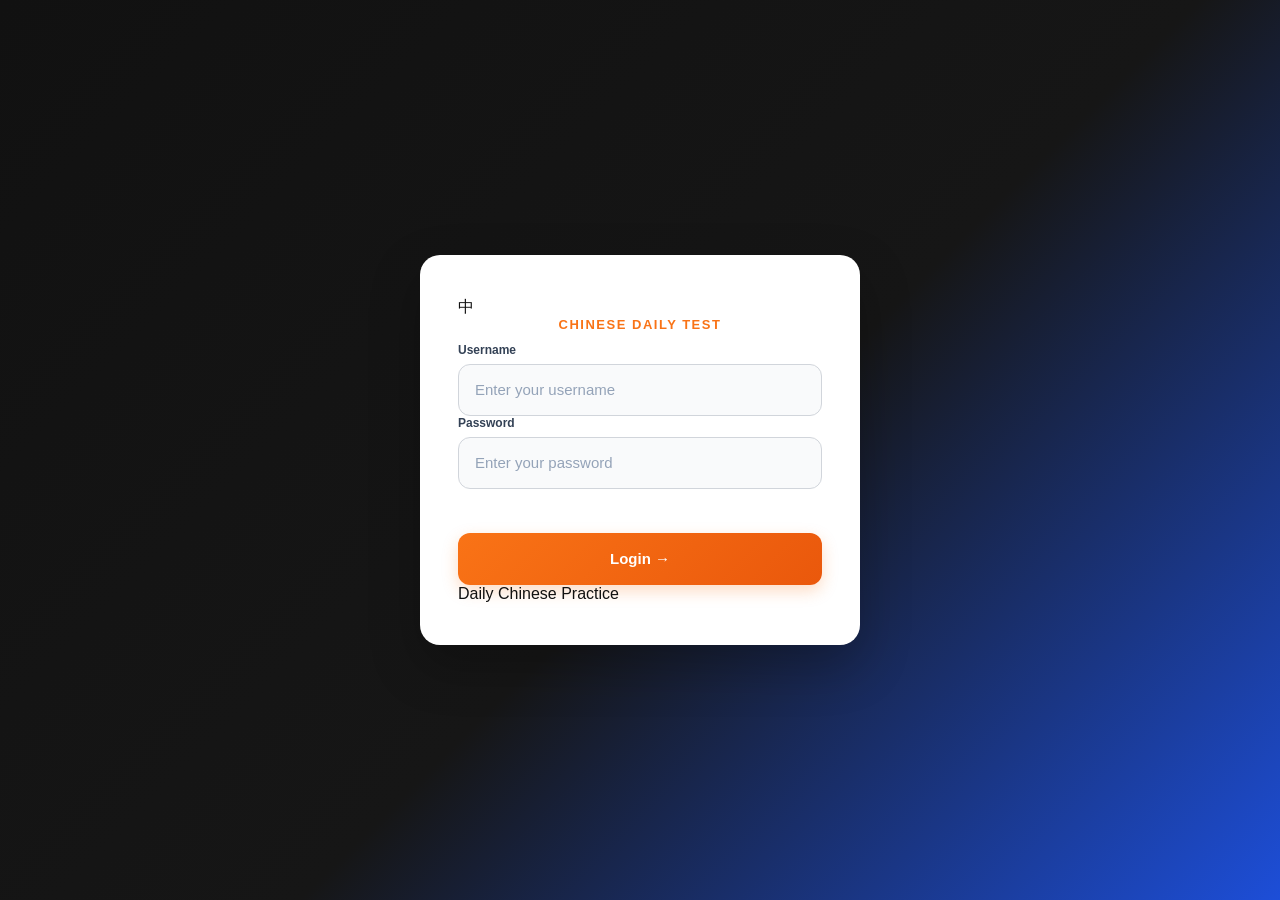
==== commit 866c0dab: "Update index.html" ====
--- a/index.html
+++ b/index.html
@@ -43,13 +43,7 @@
                     CHINESE DAILY TEST
                 </span>
 
-                <h1>
-                    Welcome Back
-                </h1>
-
-                <p>
-                    Login to continue your Chinese practice.
-                </p>
+                
 
             </div>
 
--- a/style.css
+++ b/style.css
@@ -3,7 +3,16 @@
    DESIGN ONLY
    Orange + Blue + Black
 ========================================================= */
-
+.login-title {
+   
+    text-align: center;
+    font-size: 36px;
+    font-weight: 800;
+    line-height: 1.15;
+    color: #111111;
+    margin: 0 auto 12px;
+    width: 100%;
+}
 :root {
     --orange: #f97316;
     --orange-dark: #ea580c;
@@ -1238,9 +1247,150 @@
 }
 
 
+/* =========================================================
+   NEXT BUTTON
+========================================================= */
+
 .next-button {
-    min-width: 115px;
-}
+    min-width: 130px;
+    height: 48px;
+
+    padding: 0 24px;
+
+    display: inline-flex;
+    align-items: center;
+    justify-content: center;
+    gap: 8px;
+
+    background: linear-gradient(
+        135deg,
+        #f97316,
+        #ea580c
+    );
+
+    color: #ffffff;
+
+    border: none;
+    border-radius: 10px;
+
+    font-size: 16px;
+    font-weight: 700;
+
+    box-shadow:
+        0 4px 12px rgba(249, 115, 22, 0.25);
+
+    cursor: pointer;
+
+    transition:
+        background 0.2s ease,
+        transform 0.15s ease,
+        box-shadow 0.2s ease;
+}
+
+
+/* Hover */
+
+.next-button:hover {
+
+    background: linear-gradient(
+        135deg,
+        #ea580c,
+        #dc2626
+    );
+
+    transform:
+        translateY(-2px);
+
+    box-shadow:
+        0 6px 16px rgba(249, 115, 22, 0.4);
+}
+
+
+/* When clicking */
+
+.next-button:active {
+
+    transform:
+        translateY(0)
+        scale(0.98);
+
+    box-shadow:
+        0 2px 6px rgba(249, 115, 22, 0.3);
+}
+
+
+/* Keyboard focus */
+
+.next-button:focus-visible {
+
+    outline:
+        3px solid rgba(37, 99, 235, 0.25);
+
+    outline-offset:
+        3px;
+}
+
+
+/* Disabled */
+
+.next-button:disabled {
+
+    background:
+        #d1d5db;
+
+    color:
+        #6b7280;
+
+    box-shadow:
+        none;
+
+    cursor:
+        not-allowed;
+
+    transform:
+        none;
+}
+
+
+/* =========================================================
+   FINISH PART BUTTON
+   app.js changes the text to:
+   "Finish Part →"
+========================================================= */
+
+.next-button.finish-part {
+
+    background: linear-gradient(
+        135deg,
+        #2563eb,
+        #1d4ed8
+    );
+}
+
+
+/* =========================================================
+   MOBILE
+========================================================= */
+
+@media (max-width: 480px) {
+
+    .next-button {
+
+        min-width: 115px;
+
+        height: 46px;
+
+        padding: 0 18px;
+
+        font-size: 14px;
+
+    }
+
+}
+
+/* =========================================================
+   NEXT BUTTON — QUESTION CHANGE EFFECT
+========================================================= */
 
 
 /* =========================================================
@@ -1793,3 +1943,338 @@
 
     outline-offset: 2px;
 }
+
+
+
+/* =========================================================
+   FINAL LOGIN PAGE OVERRIDE
+   Put this at the VERY BOTTOM of style.css
+========================================================= */
+
+#loginScreen {
+    display: none;
+    min-height: 100vh;
+
+    align-items: center;
+    justify-content: center;
+
+    padding: 24px;
+
+    background:
+        linear-gradient(
+            135deg,
+            #111111 0%,
+            #161616 55%,
+            #1d4ed8 100%
+        );
+}
+
+#loginScreen.active {
+    display: flex;
+}
+
+
+/* LOGIN CONTAINER */
+
+#loginScreen .login-container {
+    width: 100%;
+    max-width: 440px;
+
+    margin: 0 auto;
+
+    position: relative;
+    z-index: 5;
+}
+
+
+/* LOGIN CARD */
+
+#loginScreen .login-box {
+    width: 100%;
+
+    padding: 42px 38px;
+
+    background: #ffffff;
+
+    border-radius: 20px;
+
+    box-shadow:
+        0 20px 50px rgba(0, 0, 0, 0.25);
+
+    border: none;
+}
+
+
+/* =========================================================
+   TITLE
+========================================================= */
+
+#loginScreen .login-title {
+    width: 100%;
+
+    margin: 0 auto 10px;
+
+    text-align: center;
+
+    font-size: 36px;
+
+    line-height: 1.15;
+
+    font-weight: 800;
+
+    color: #111111;
+}
+
+
+/* Subtitle */
+
+#loginScreen .login-subtitle {
+    width: 100%;
+
+    margin: 0 auto 30px;
+
+    text-align: center;
+
+    font-size: 14px;
+
+    color: #6b7280;
+}
+
+
+/* =========================================================
+   LABELS
+========================================================= */
+
+#loginScreen .section-label {
+    display: block;
+
+    margin-bottom: 8px;
+
+    color: #374151;
+
+    font-size: 13px;
+
+    font-weight: 700;
+}
+
+
+/* =========================================================
+   INPUTS
+========================================================= */
+
+#loginScreen input[type="text"],
+#loginScreen input[type="password"],
+#loginScreen input[type="email"] {
+
+    width: 100%;
+
+    height: 52px;
+
+    padding: 0 16px;
+
+    background: #f9fafb !important;
+
+    color: #111111 !important;
+
+    border: 1px solid #d1d5db;
+
+    border-radius: 12px;
+
+    font-size: 15px;
+
+    outline: none;
+
+    transition:
+        border-color 0.2s ease,
+        box-shadow 0.2s ease,
+        background 0.2s ease;
+}
+
+
+#loginScreen input:hover {
+    border-color: #9ca3af;
+}
+
+
+#loginScreen input:focus {
+
+    background: #ffffff !important;
+
+    border-color: #2563eb;
+
+    box-shadow:
+        0 0 0 4px rgba(37, 99, 235, 0.10);
+
+}
+
+
+/* Firefox autofill */
+
+#loginScreen input:-moz-autofill {
+
+    background-color: #f9fafb !important;
+
+    color: #111111 !important;
+}
+
+
+/* Chromium / browser autofill */
+
+#loginScreen input:-webkit-autofill,
+#loginScreen input:-webkit-autofill:hover,
+#loginScreen input:-webkit-autofill:focus {
+
+    -webkit-text-fill-color: #111111 !important;
+
+    -webkit-box-shadow:
+        0 0 0 1000px #f9fafb inset !important;
+
+    box-shadow:
+        0 0 0 1000px #f9fafb inset !important;
+
+    background-color: #f9fafb !important;
+}
+
+
+/* =========================================================
+   LOGIN BUTTON
+========================================================= */
+
+#loginScreen #loginButton {
+
+    width: 100%;
+
+    height: 52px;
+
+    margin-top: 10px;
+
+    border: none;
+
+    border-radius: 12px;
+
+    background:
+        linear-gradient(
+            135deg,
+            #f97316,
+            #ea580c
+        );
+
+    color: #ffffff;
+
+    font-size: 15px;
+
+    font-weight: 700;
+
+    box-shadow:
+        0 6px 16px rgba(249, 115, 22, 0.25);
+
+    cursor: pointer;
+
+    opacity: 1;
+
+    transition:
+        transform 0.2s ease,
+        background 0.2s ease,
+        box-shadow 0.2s ease,
+        opacity 0.2s ease;
+}
+
+
+#loginScreen #loginButton:hover:not(:disabled) {
+
+    background:
+        linear-gradient(
+            135deg,
+            #ea580c,
+            #dc2626
+        );
+
+    transform:
+        translateY(-2px);
+
+    box-shadow:
+        0 8px 20px rgba(249, 115, 22, 0.30);
+}
+
+
+#loginScreen #loginButton:active:not(:disabled) {
+
+    transform:
+        translateY(0)
+        scale(0.98);
+}
+
+
+/* Only slightly dim while actually logging in */
+
+#loginScreen #loginButton:disabled {
+
+    opacity: 0.75;
+
+    cursor: wait;
+
+}
+
+
+/* =========================================================
+   LOGIN MESSAGE
+========================================================= */
+
+#loginScreen #loginMessage {
+
+    width: 100%;
+
+    margin-top: 14px;
+
+    text-align: center;
+
+    font-size: 13px;
+
+}
+
+
+#loginScreen #loginMessage.error {
+
+    padding: 10px 12px;
+
+    color: #dc2626;
+
+    background: #fef2f2;
+
+    border: 1px solid #fecaca;
+
+    border-radius: 8px;
+}
+
+
+/* =========================================================
+   LOGIN MOBILE
+========================================================= */
+
+@media (max-width: 480px) {
+
+    #loginScreen {
+        padding: 16px;
+    }
+
+    #loginScreen .login-box {
+        padding: 32px 22px;
+        border-radius: 18px;
+    }
+
+    #loginScreen .login-title {
+        font-size: 30px;
+    }
+
+    #loginScreen .login-subtitle {
+        font-size: 13px;
+    }
+
+}
+#loginScreen .login-title,
+#loginScreen .login-subtitle,
+#loginScreen .section-label {
+    color: #f97316 !important;
+}
+#loginScreen .login-title .p .h1{
+   color:  #f97316;}
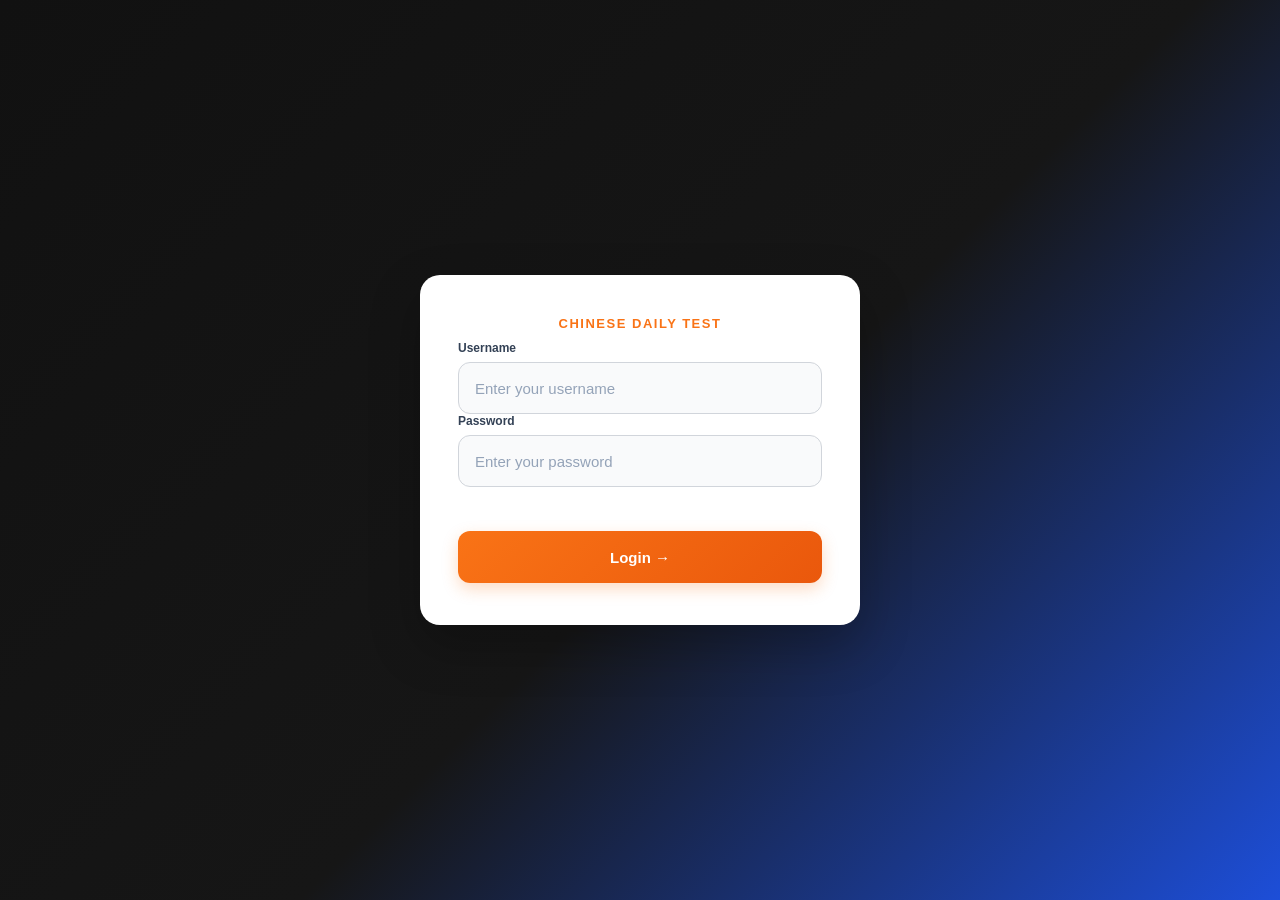
==== commit dad164c3: "Update index.html" ====
--- a/index.html
+++ b/index.html
@@ -33,9 +33,7 @@
 
         <div class="login-box">
 
-            <div class="login-logo">
-                中
-            </div>
+        
 
             <div class="login-title">
 
@@ -105,8 +103,7 @@
 
                 <span class="orange-dot"></span>
 
-                Daily Chinese Practice
-
+          
                 <span class="blue-dot"></span>
 
             </div>
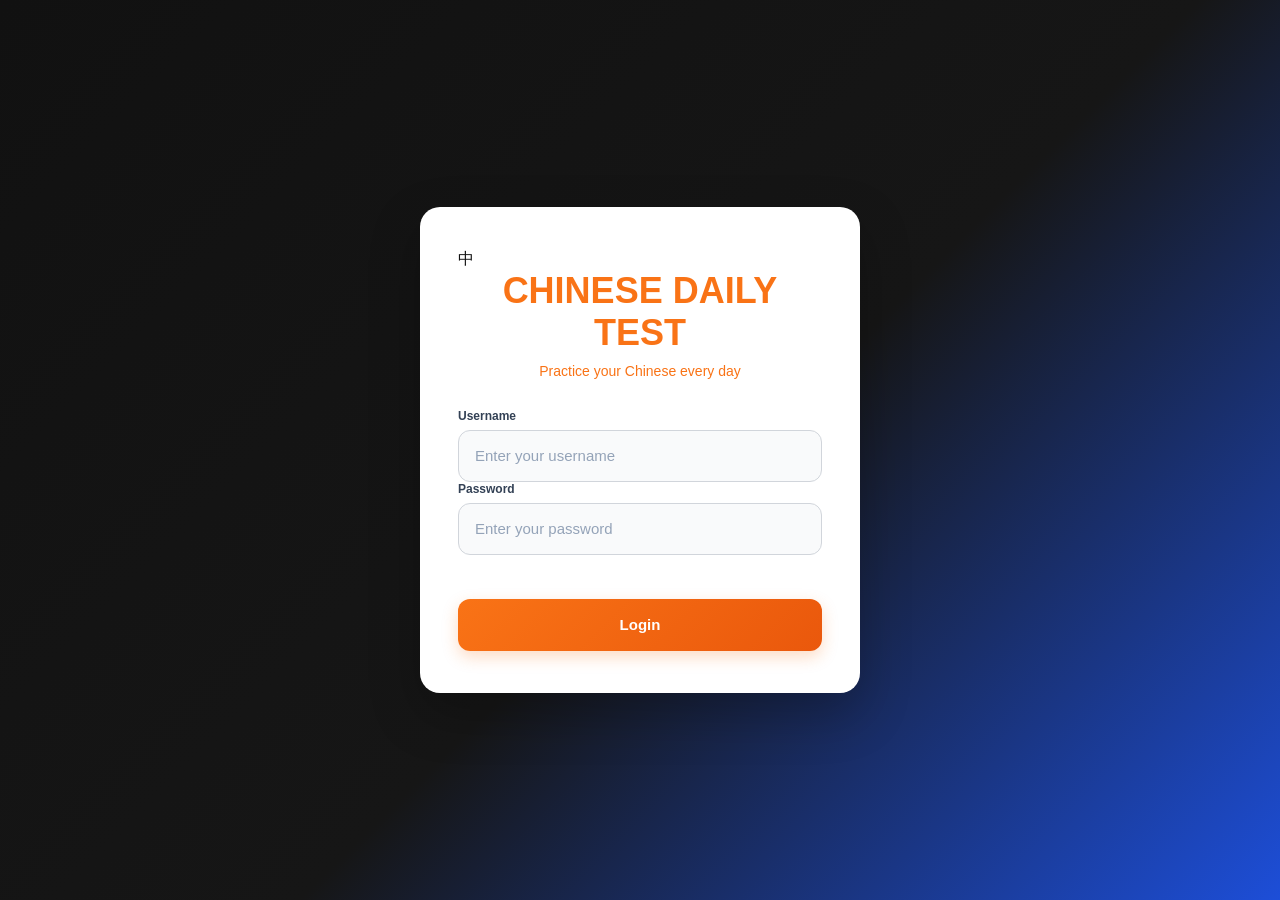
==== commit 68eeae09: "Update index.html" ====
--- a/index.html
+++ b/index.html
@@ -1,6 +1,5 @@
 <!DOCTYPE html>
 <html lang="en">
-
 <head>
     <meta charset="UTF-8">
 
@@ -11,750 +10,779 @@
 
     <meta
         name="theme-color"
-        content="#111111"
+        content="#ff6b00"
     >
 
     <title>Chinese Daily Test</title>
 
-    <link rel="stylesheet" href="style.css">
+    <link
+        rel="stylesheet"
+        href="style.css"
+    >
 </head>
 
-
 <body>
 
-
-<!-- =====================================================
-     LOGIN SCREEN
-===================================================== -->
-
-<section id="loginScreen" class="screen active">
-
-    <div class="login-container">
-
-        <div class="login-box">
-
-        
-
-            <div class="login-title">
-
-                <span class="section-label">
+    <!-- =====================================================
+         LOGIN SCREEN
+    ====================================================== -->
+
+    <section
+        id="loginScreen"
+        class="screen active"
+    >
+
+        <div class="login-container">
+
+            <div class="login-box">
+
+                <!-- Logo -->
+                <div class="login-logo">
+                    <div class="logo-circle">
+                        中
+                    </div>
+                </div>
+
+
+                <!-- Title -->
+                <h1 class="login-title">
                     CHINESE DAILY TEST
-                </span>
-
-                
-
-            </div>
-
-
-            <form id="loginForm">
-
-                <div class="form-group">
-
-                    <label for="username">
-                        Username
-                    </label>
-
-                    <input
-                        type="text"
-                        id="username"
-                        placeholder="Enter your username"
-                        autocomplete="username"
-                        required
+                </h1>
+
+
+                <p class="login-subtitle">
+                    Practice your Chinese every day
+                </p>
+
+
+                <!-- Login Form -->
+                <form
+                    id="loginForm"
+                    autocomplete="on"
+                >
+
+                    <!-- Username -->
+                    <div class="form-group">
+
+                        <label
+                            for="username"
+                        >
+                            Username
+                        </label>
+
+                        <input
+                            type="text"
+                            id="username"
+                            name="username"
+                            placeholder="Enter your username"
+                            autocomplete="username"
+                            required
+                        >
+
+                    </div>
+
+
+                    <!-- Password -->
+                    <div class="form-group">
+
+                        <label
+                            for="password"
+                        >
+                            Password
+                        </label>
+
+                        <input
+                            type="password"
+                            id="password"
+                            name="password"
+                            placeholder="Enter your password"
+                            autocomplete="current-password"
+                            required
+                        >
+
+                    </div>
+
+
+                    <!-- Login Error / Message -->
+                    <div
+                        id="loginMessage"
+                        class="message"
+                        aria-live="polite"
+                    ></div>
+
+
+                    <!-- Login Button -->
+                    <button
+                        type="submit"
+                        id="loginButton"
+                        class="primary-button login-button"
                     >
-
-                </div>
-
-
-                <div class="form-group">
-
-                    <label for="password">
-                        Password
-                    </label>
-
-                    <input
-                        type="password"
-                        id="password"
-                        placeholder="Enter your password"
-                        autocomplete="current-password"
-                        required
-                    >
-
-                </div>
-
-
+                        Login
+                    </button>
+
+                </form>
+
+            </div>
+
+        </div>
+
+    </section>
+
+
+    <!-- =====================================================
+         CHAPTER SCREEN
+    ====================================================== -->
+
+    <section
+        id="chapterScreen"
+        class="screen"
+    >
+
+        <div class="page-container">
+
+            <!-- Header -->
+            <header class="main-header">
+
+                <div class="header-brand">
+
+                    <div class="mini-logo">
+                        中
+                    </div>
+
+                    <div>
+                        <div class="header-small">
+                            CHINESE DAILY TEST
+                        </div>
+
+                        <div class="header-title">
+                            Daily Practice
+                        </div>
+                    </div>
+
+                </div>
+
+
+                <button
+                    type="button"
+                    id="logoutButton"
+                    class="logout-button"
+                >
+                    Logout
+                </button>
+
+            </header>
+
+
+            <!-- Welcome Section -->
+            <div class="welcome-section">
+
+                <div>
+
+                    <p class="section-label">
+                        WELCOME BACK
+                    </p>
+
+                    <h1>
+                        Hello,
+                        <span id="welcomeUsername">
+                            Student
+                        </span>
+                    </h1>
+
+                    <p class="welcome-description">
+                        Choose a chapter to start your Chinese test.
+                    </p>
+
+                </div>
+
+
+                <!-- Class badge -->
                 <div
-                    id="loginMessage"
-                    class="message"
-                ></div>
-
-
+                    id="studentClassBadge"
+                    class="class-badge"
+                >
+                    Beginner
+                </div>
+
+            </div>
+
+
+            <!-- Chapter Header -->
+            <div class="section-heading-row">
+
+                <div>
+
+                    <h2>
+                        Chapters
+                    </h2>
+
+                    <p>
+                        Select a chapter to begin.
+                    </p>
+
+                </div>
+
+
+                <!-- Score History -->
                 <button
-                    type="submit"
-                    id="loginButton"
-                >
-                    Login
-                    <span>→</span>
+                    type="button"
+                    id="chapterHistoryButton"
+                    class="secondary-button"
+                >
+                    Score History
                 </button>
 
-            </form>
-
-
-            <div class="login-footer">
-
-                <span class="orange-dot"></span>
-
-          
-                <span class="blue-dot"></span>
-
-            </div>
-
-        </div>
-
-    </div>
-
-</section>
-
-
-
-<!-- =====================================================
-     CHAPTER SCREEN
-===================================================== -->
-
-<section id="chapterScreen" class="screen">
-
-    <div class="page-container">
-
-
-        <!-- HEADER -->
-
-        <header class="main-header">
-
-            <div class="header-brand">
-
-                <div class="mini-logo">
-                    中
-                </div>
-
-                <div>
-
-                    <span class="header-small">
-                        CHINESE DAILY TEST
-                    </span>
-
-                    <h1>
-                        Student Dashboard
-                    </h1>
-
-                </div>
-
-            </div>
-
-
-            <button
-                id="logoutButton"
-                class="logout-button"
-                type="button"
-            >
-                Logout
-            </button>
-
-        </header>
-
-
-
-        <!-- WELCOME -->
-
-        <section class="welcome-section">
-
-            <div class="welcome-copy">
-
-                <span class="eyebrow">
-                    WELCOME BACK
-                </span>
-
-                <h2>
-                    Hello,
-                    <span id="welcomeUsername">
-                        Student
-                    </span>
-                    👋
-                </h2>
-
-                <p>
-                    Choose a chapter and start today's Chinese test.
-                </p>
-
-            </div>
-
-        </section>
-
-
-
-        <!-- CHAPTERS -->
-
-        <section class="content-section">
-
-            <div class="section-heading">
-
-                <div>
-
-                    <span class="eyebrow">
-                        YOUR TESTS
-                    </span>
-
-                    <h3>
-                        Choose a Chapter
-                    </h3>
-
-                </div>
-
-
-                <span class="chapter-count">
-                    15 Chapters
-                </span>
-
-            </div>
-
-
+            </div>
+
+
+            <!-- Chapter Cards -->
             <div
                 id="chapterGrid"
                 class="chapter-grid"
             >
-
-                <!--
-                    Chapter buttons are created
-                    automatically by app.js.
-                -->
-
-            </div>
-
-        </section>
-
-
-
-        <footer class="main-footer">
-
-            <span class="footer-line"></span>
-
-            Chinese Daily Practice
-
-            <span class="footer-line"></span>
-
-        </footer>
-
-    </div>
-
-</section>
-
-
-
-<!-- =====================================================
-     TEST SCREEN
-===================================================== -->
-
-<section id="testScreen" class="screen">
-
-    <div class="test-page">
-
-
-        <!-- TEST HEADER -->
-
-        <header class="test-header">
-
-            <button
-                id="backToChapters"
-                class="back-button"
-                type="button"
+                <!-- Generated by app.js -->
+            </div>
+
+        </div>
+
+    </section>
+
+
+    <!-- =====================================================
+         TEST SCREEN
+    ====================================================== -->
+
+    <section
+        id="testScreen"
+        class="screen"
+    >
+
+        <div class="test-page">
+
+            <!-- Test Header -->
+            <header class="test-header">
+
+                <button
+                    type="button"
+                    id="backToChapters"
+                    class="back-button"
+                >
+                    ← Chapters
+                </button>
+
+
+                <div class="test-brand">
+
+                    <div class="mini-logo">
+                        中
+                    </div>
+
+                    <div>
+
+                        <div class="header-small">
+                            CHINESE DAILY TEST
+                        </div>
+
+                        <div
+                            id="testChapter"
+                            class="test-chapter-title"
+                        >
+                            Chapter 1
+                        </div>
+
+                    </div>
+
+                </div>
+
+
+                <div class="test-header-spacer"></div>
+
+            </header>
+
+
+            <!-- Part Navigation -->
+            <nav
+                class="part-navigation"
+                aria-label="Test Parts"
             >
-                ←
-                <span>
-                    Chapters
-                </span>
-            </button>
-
-
-            <div class="test-brand">
-
-                <div class="mini-logo">
-                    中
-                </div>
-
-                <div>
-
-                    <span id="testChapter">
-                        Chapter 1
-                    </span>
-
-                    <strong>
-                        Chinese Daily Test
-                    </strong>
-
-                </div>
-
-            </div>
-
-
-            <div class="test-header-spacer"></div>
-
-        </header>
-
-
-
-        <!-- TEST CONTENT -->
-
-        <main class="test-content">
-
-
-            <!-- PART SELECTOR -->
-
-            <nav class="part-navigation">
 
                 <button
+                    type="button"
                     class="part-tab active"
                     data-part="part1"
-                    type="button"
-                >
-
+                >
                     <span class="part-number">
                         01
                     </span>
 
-                    <span>
+                    <span class="part-name">
                         Translation
                     </span>
-
                 </button>
 
 
                 <button
+                    type="button"
                     class="part-tab"
                     data-part="part2"
-                    type="button"
-                >
-
+                >
                     <span class="part-number">
                         02
                     </span>
 
-                    <span>
+                    <span class="part-name">
                         Question
                     </span>
-
                 </button>
 
 
                 <button
+                    type="button"
                     class="part-tab"
                     data-part="part3"
-                    type="button"
-                >
-
+                >
                     <span class="part-number">
                         03
                     </span>
 
-                    <span>
+                    <span class="part-name">
                         Scramble
                     </span>
-
                 </button>
 
             </nav>
 
 
-
-            <!-- TEST CARD -->
-
-            <section class="test-card">
-
-
-                <!-- TEST HEADER -->
-
-                <div class="test-card-top">
+            <!-- Test Content -->
+            <main class="test-content">
+
+                <!-- Test Card -->
+                <div class="test-card">
+
+                    <!-- Part Title -->
+                    <div class="test-card-header">
+
+                        <div>
+
+                            <p class="section-label">
+                                CURRENT PART
+                            </p>
+
+                            <h1 id="partTitle">
+                                Translation
+                            </h1>
+
+                        </div>
+
+
+                        <div
+                            id="questionCounter"
+                            class="question-counter"
+                        >
+                            Question 1 / 10
+                        </div>
+
+                    </div>
+
+
+                    <!-- Progress -->
+                    <div class="progress-container">
+
+                        <div class="progress-track">
+
+                            <div
+                                id="progressBar"
+                                class="progress-bar"
+                                style="width: 0%;"
+                            ></div>
+
+                        </div>
+
+                    </div>
+
+
+                    <!-- Question -->
+                    <div class="question-section">
+
+                        <div
+                            id="questionType"
+                            class="question-type"
+                        >
+                            TRANSLATION
+                        </div>
+
+
+                        <div
+                            id="questionText"
+                            class="question-text"
+                        >
+                            Question
+                        </div>
+
+                    </div>
+
+
+                    <!-- Selected Words -->
+                    <div class="answer-section">
+
+                        <div class="answer-label-row">
+
+                            <span class="answer-label">
+                                YOUR ANSWER
+                            </span>
+
+                            <button
+                                type="button"
+                                id="clearAnswer"
+                                class="clear-button"
+                            >
+                                Clear
+                            </button>
+
+                        </div>
+
+
+                        <div
+                            id="selectedWords"
+                            class="selected-words"
+                            aria-live="polite"
+                        >
+                            <!-- Selected words generated by app.js -->
+                        </div>
+
+                    </div>
+
+
+                    <!-- Word Bank -->
+                    <div class="word-bank-section">
+
+                        <div class="word-bank-title">
+                            SELECT WORDS
+                        </div>
+
+
+                        <div
+                            id="wordBank"
+                            class="word-bank"
+                        >
+                            <!-- Word buttons generated by app.js -->
+                        </div>
+
+                    </div>
+
+
+                    <!-- Navigation -->
+                    <div class="question-navigation">
+
+                        <button
+                            type="button"
+                            id="previousButton"
+                            class="secondary-button navigation-button"
+                        >
+                            ← Previous
+                        </button>
+
+
+                        <button
+                            type="button"
+                            id="nextButton"
+                            class="primary-button navigation-button next-button"
+                        >
+                            Next →
+                        </button>
+
+                    </div>
+
+                </div>
+
+            </main>
+
+        </div>
+
+    </section>
+
+
+    <!-- =====================================================
+         RESULT SCREEN
+    ====================================================== -->
+
+    <section
+        id="resultScreen"
+        class="screen"
+    >
+
+        <div class="result-page">
+
+            <div class="result-container">
+
+                <!-- Result Header -->
+                <div class="result-header">
+
+                    <div class="mini-logo">
+                        中
+                    </div>
+
+                    <p class="section-label">
+                        TEST COMPLETE
+                    </p>
+
+                    <h1>
+                        Great Work!
+                    </h1>
+
+                    <p>
+                        Here is your test result.
+                    </p>
+
+                </div>
+
+
+                <!-- Chapter -->
+                <div
+                    id="resultChapter"
+                    class="result-chapter"
+                >
+                    Chapter 1
+                </div>
+
+
+                <!-- Total Score -->
+                <div class="total-score-card">
+
+                    <div class="total-score-label">
+                        TOTAL SCORE
+                    </div>
+
+                    <div
+                        id="totalScore"
+                        class="total-score"
+                    >
+                        0
+                    </div>
+
+                    <div
+                        id="percentageScore"
+                        class="percentage-score"
+                    >
+                        0%
+                    </div>
+
+                </div>
+
+
+                <!-- Part Scores -->
+                <div class="score-grid">
+
+                    <!-- Part 1 -->
+                    <div class="score-card">
+
+                        <div class="score-card-number">
+                            01
+                        </div>
+
+                        <div class="score-card-title">
+                            Translation
+                        </div>
+
+                        <div
+                            id="part1Score"
+                            class="part-score"
+                        >
+                            0
+                        </div>
+
+                    </div>
+
+
+                    <!-- Part 2 -->
+                    <div class="score-card">
+
+                        <div class="score-card-number">
+                            02
+                        </div>
+
+                        <div class="score-card-title">
+                            Question
+                        </div>
+
+                        <div
+                            id="part2Score"
+                            class="part-score"
+                        >
+                            0
+                        </div>
+
+                    </div>
+
+
+                    <!-- Part 3 -->
+                    <div class="score-card">
+
+                        <div class="score-card-number">
+                            03
+                        </div>
+
+                        <div class="score-card-title">
+                            Scramble
+                        </div>
+
+                        <div
+                            id="part3Score"
+                            class="part-score"
+                        >
+                            0
+                        </div>
+
+                    </div>
+
+                </div>
+
+
+                <!-- Save Status -->
+                <div
+                    id="saveStatus"
+                    class="save-status"
+                    aria-live="polite"
+                >
+                    Saving your score...
+                </div>
+
+
+                <!-- Result Actions -->
+                <div class="result-actions">
+
+                    <button
+                        type="button"
+                        id="scoreHistoryButton"
+                        class="secondary-button result-button"
+                    >
+                        View Score History
+                    </button>
+
+
+                    <button
+                        type="button"
+                        id="backToChapterButton"
+                        class="primary-button result-button"
+                    >
+                        Back to Chapters
+                    </button>
+
+                </div>
+
+            </div>
+
+        </div>
+
+    </section>
+
+
+    <!-- =====================================================
+         SCORE HISTORY SCREEN
+    ====================================================== -->
+
+    <section
+        id="historyScreen"
+        class="screen"
+    >
+
+        <div class="history-page">
+
+            <!-- History Header -->
+            <header class="history-header">
+
+                <button
+                    type="button"
+                    id="backFromHistory"
+                    class="back-button"
+                >
+                    ← Back
+                </button>
+
+
+                <div class="history-header-content">
+
+                    <div class="mini-logo">
+                        中
+                    </div>
 
                     <div>
 
-                        <span class="eyebrow">
-                            CURRENT PART
-                        </span>
-
-                        <h2 id="partTitle">
-                            Translation
-                        </h2>
-
-                    </div>
-
-
-                    <div class="question-counter">
-
-                        <span class="counter-label">
-                            QUESTION
-                        </span>
-
-                        <strong id="questionCounter">
-                            1 / 10
-                        </strong>
-
-                    </div>
-
-                </div>
-
-
-
-                <!-- PROGRESS -->
-
-                <div class="progress-track">
+                        <div class="header-small">
+                            CHINESE DAILY TEST
+                        </div>
+
+                        <h1>
+                            Score History
+                        </h1>
+
+                    </div>
+
+                </div>
+
+            </header>
+
+
+            <!-- Student Information -->
+            <div class="history-student-card">
+
+                <div>
+
+                    <div class="history-label">
+                        STUDENT
+                    </div>
 
                     <div
-                        id="progressBar"
-                        class="progress-fill"
-                    ></div>
-
-                </div>
-
-
-
-                <!-- QUESTION -->
-
-                <div class="question-section">
-
-                    <div class="question-type">
-
-                        <span class="type-dot"></span>
-
-                        <span id="questionType">
-                            Translation
-                        </span>
-
-                    </div>
-
-
-                    <div
-                        id="questionText"
-                        class="question-text"
+                        id="historyStudent"
+                        class="history-student"
                     >
-                        Question
-                    </div>
-
-                </div>
-
-
-
-                <!-- ANSWER -->
-
-                <div class="answer-section">
-
-                    <div class="answer-header">
-
-                        <span>
-                            YOUR ANSWER
-                        </span>
-
-
-                        <button
-                            id="clearAnswer"
-                            class="clear-button"
-                            type="button"
-                        >
-                            Clear
-                        </button>
-
-                    </div>
-
-
-                    <div
-                        id="selectedWords"
-                        class="selected-words"
-                    >
-
-                        <span class="empty-answer">
-                            Tap the words below to build your answer.
-                        </span>
-
-                    </div>
-
-                </div>
-
-
-
-                <!-- WORD BANK -->
-
-                <div class="word-bank-section">
-
-                    <div class="word-bank-header">
-
-                        <div>
-
-                            <span class="eyebrow">
-                                WORD BANK
-                            </span>
-
-                            <p>
-                                Tap the words in the correct order.
-                            </p>
-
-                        </div>
-
-
-                        <span class="tap-hint">
-                            TAP
-                        </span>
-
-                    </div>
-
-
-                    <div
-                        id="wordBank"
-                        class="word-bank"
-                    >
-
-                        <!-- Words generated by app.js -->
-
-                    </div>
-
-                </div>
-
-
-
-                <!-- NAVIGATION -->
-
-                <div class="question-navigation">
-
-                    <button
-                        id="previousButton"
-                        class="secondary-button"
-                        type="button"
-                    >
-
-                        ←
-
-                        <span>
-                            Previous
-                        </span>
-
-                    </button>
-
-
-                    <button
-                        id="nextButton"
-                        class="primary-button next-button"
-                        type="button"
-                    >
-
-                        <span>
-                            Next
-                        </span>
-
-                        →
-
-                    </button>
-
-                </div>
-
-            </section>
-
-        </main>
-
-    </div>
-
-</section>
-
-
-
-<!-- =====================================================
-     RESULT SCREEN
-===================================================== -->
-
-<section id="resultScreen" class="screen">
-
-    <div class="result-page">
-
-        <div class="result-container">
-
-
-            <!-- RESULT HEADER -->
-
-            <div class="result-header">
-
-                <div class="result-icon">
-                    ✓
-                </div>
-
-                <span class="eyebrow">
-                    TEST COMPLETED
-                </span>
-
-                <h1>
-                    Test Complete
-                </h1>
-
-                <p>
-                    Results for
-                    <strong id="resultChapter">
-                        Chapter 1
-                    </strong>
-                </p>
-
-            </div>
-
-
-
-            <!-- TOTAL SCORE -->
-
-            <div class="total-score-card">
-
-                <div class="score-ring">
-
-                    <div class="score-ring-inner">
-
-                        <strong id="percentageScore">
-                            0%
-                        </strong>
-
-                        <span>
-                            SCORE
-                        </span>
-
-                    </div>
-
-                </div>
-
-
-                <div class="total-score-info">
-
-                    <span>
-                        TOTAL SCORE
-                    </span>
-
-                    <strong id="totalScore">
-                        0 / 30
-                    </strong>
-
-                    <p>
-                        Your result has been calculated.
-                    </p>
-
-                </div>
-
-            </div>
-
-
-
-            <!-- PART SCORES -->
-
-            <div class="score-grid">
-
-
-                <div class="score-card">
-
-                    <div class="score-card-number">
-                        01
-                    </div>
-
-                    <div class="score-card-content">
-
-                        <span>
-                            Translation
-                        </span>
-
-                        <strong id="part1Score">
-                            0 / 0
-                        </strong>
-
-                    </div>
-
-                </div>
-
-
-
-                <div class="score-card">
-
-                    <div class="score-card-number">
-                        02
-                    </div>
-
-                    <div class="score-card-content">
-
-                        <span>
-                            Question
-                        </span>
-
-                        <strong id="part2Score">
-                            0 / 0
-                        </strong>
-
-                    </div>
-
-                </div>
-
-
-
-                <div class="score-card">
-
-                    <div class="score-card-number">
-                        03
-                    </div>
-
-                    <div class="score-card-content">
-
-                        <span>
-                            Scramble
-                        </span>
-
-                        <strong id="part3Score">
-                            0 / 0
-                        </strong>
-
-                    </div>
-
-                </div>
-
-            </div>
-
-
-
-            <!-- SAVE STATUS -->
-
+                        Student
+                    </div>
+
+                </div>
+
+            </div>
+
+
+            <!-- Loading -->
             <div
-                id="saveStatus"
-                class="save-status"
+                id="historyLoading"
+                class="history-message"
             >
-                Saving score...
-            </div>
-
-
-
-            <!-- BACK -->
-
-            <button
-                id="backToChapterButton"
-                class="primary-button result-button"
-                type="button"
+                Loading score history...
+            </div>
+
+
+            <!-- Empty -->
+            <div
+                id="historyEmpty"
+                class="history-message"
+                style="display: none;"
             >
-
-                Back to Chapters
-
-                <span>
-                    →
-                </span>
-
-            </button>
-
+                You haven't completed any tests yet.
+            </div>
+
+
+            <!-- Error / History -->
+            <div
+                id="historyList"
+                class="history-list"
+            >
+                <!-- Generated by app.js -->
+            </div>
 
         </div>
 
-    </div>
-
-</section>
-
-
-
-<!-- =====================================================
-     JAVASCRIPT
-===================================================== -->
-
-<script src="app.js"></script>
+    </section>
+
+
+    <!-- =====================================================
+         JAVASCRIPT
+    ====================================================== -->
+
+    <script
+        src="app.js"
+    ></script>
 
 </body>
-
 </html>
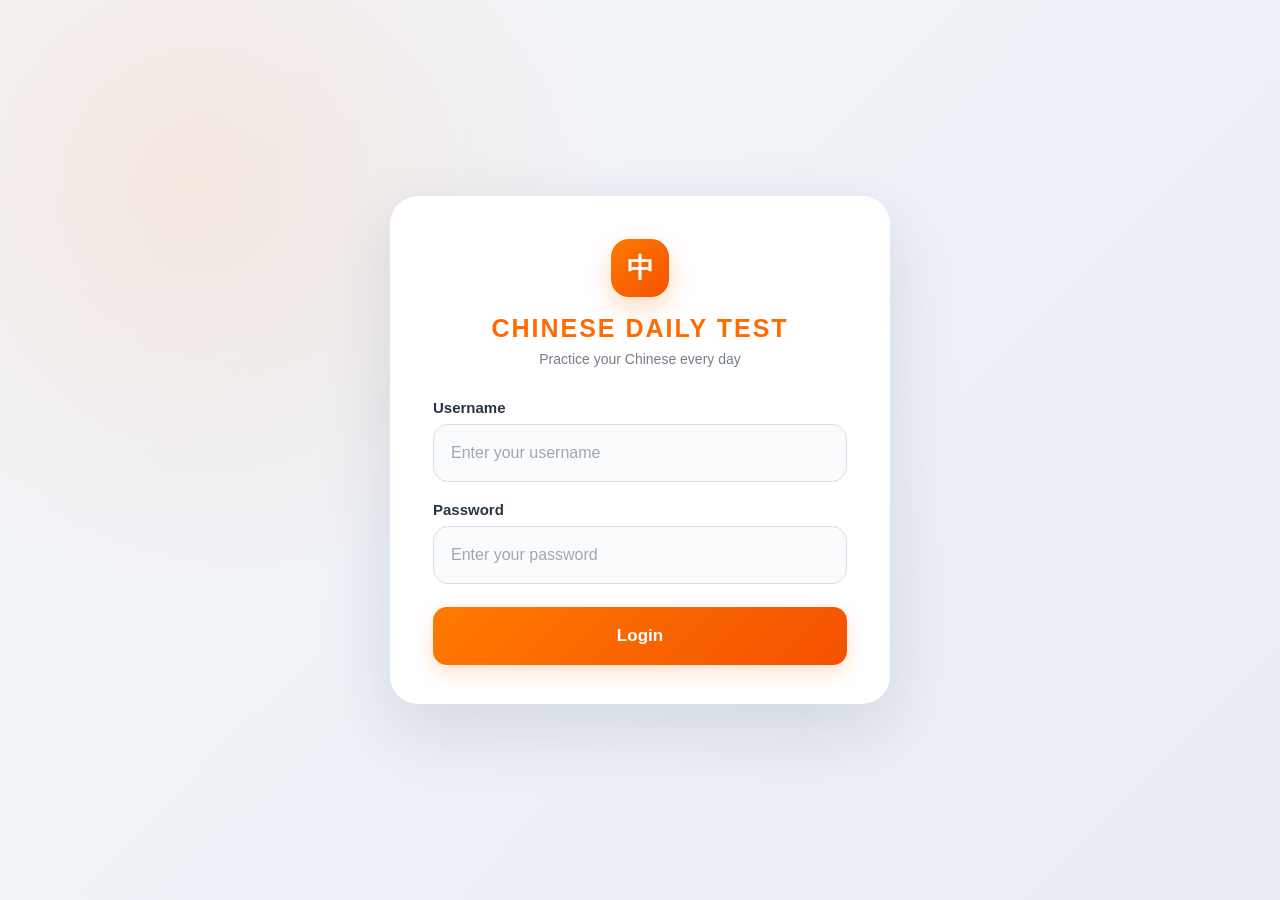
==== commit aeefcf90: "Update index.html" ====
--- a/index.html
+++ b/index.html
@@ -26,6 +26,12 @@
     <!-- =====================================================
          LOGIN SCREEN
     ====================================================== -->
+
+<div id="khaingExamButton" style="display: none;">
+    <a href="Khaing_Exam/index.html" class="exam-button">
+        Start Khaing's Exam
+    </a>
+</div>
 
     <section
         id="loginScreen"
--- a/style.css
+++ b/style.css
@@ -1,52 +1,7 @@
 /* =========================================================
    CHINESE DAILY TEST
-   DESIGN ONLY
-   Orange + Blue + Black
-========================================================= */
-.login-title {
-   
-    text-align: center;
-    font-size: 36px;
-    font-weight: 800;
-    line-height: 1.15;
-    color: #111111;
-    margin: 0 auto 12px;
-    width: 100%;
-}
-:root {
-    --orange: #f97316;
-    --orange-dark: #ea580c;
-    --orange-light: #fff1e6;
-
-    --blue: #2563eb;
-    --blue-dark: #1d4ed8;
-    --blue-light: #eff6ff;
-
-    --black: #111111;
-    --black-soft: #1f1f1f;
-
-    --white: #ffffff;
-
-    --gray-50: #f8fafc;
-    --gray-100: #f1f5f9;
-    --gray-200: #e2e8f0;
-    --gray-300: #cbd5e1;
-    --gray-400: #94a3b8;
-    --gray-500: #64748b;
-    --gray-600: #475569;
-    --gray-700: #334155;
-
-    --red: #dc2626;
-    --green: #16a34a;
-
-    --radius-sm: 8px;
-    --radius-md: 12px;
-    --radius-lg: 18px;
-
-    --shadow-sm: 0 2px 8px rgba(15, 23, 42, 0.06);
-    --shadow-md: 0 8px 24px rgba(15, 23, 42, 0.08);
-    --shadow-lg: 0 16px 40px rgba(15, 23, 42, 0.12);
-}
+   COMPLETE STYLE SHEET
+========================================================= */
 
 
 /* =========================================================
@@ -54,14 +9,14 @@
 ========================================================= */
 
 * {
-    box-sizing: border-box;
     margin: 0;
     padding: 0;
+    box-sizing: border-box;
 }
 
 
 html {
-    min-height: 100%;
+    scroll-behavior: smooth;
 }
 
 
@@ -69,19 +24,26 @@
     min-height: 100vh;
 
     font-family:
-        Inter,
         -apple-system,
         BlinkMacSystemFont,
         "Segoe UI",
         Roboto,
+        Helvetica,
         Arial,
         sans-serif;
 
-    background: var(--gray-50);
-    color: var(--black);
+    background:
+        linear-gradient(
+            135deg,
+            #f7f8fa 0%,
+            #eef1f5 100%
+        );
+
+    color: #262626;
 
     -webkit-font-smoothing: antialiased;
-    text-rendering: optimizeLegibility;
+
+    overflow-x: hidden;
 }
 
 
@@ -98,15 +60,22 @@
 
 button:disabled {
     cursor: not-allowed;
-}
-
-
-/* =========================================================
-   SCREEN
+    opacity: 0.55;
+}
+
+
+input {
+    outline: none;
+}
+
+
+/* =========================================================
+   SCREEN SYSTEM
 ========================================================= */
 
 .screen {
     display: none;
+
     min-height: 100vh;
 }
 
@@ -117,1972 +86,310 @@
 
 
 /* =========================================================
-   LOGIN SCREEN
-========================================================= */
-
-#loginScreen {
-    min-height: 100vh;
-
-    display: none;
-
-    align-items: center;
-    justify-content: center;
-
-    padding: 24px;
+   COMMON
+========================================================= */
+
+.primary-button {
+    border: none;
 
     background:
         linear-gradient(
             135deg,
-            var(--black) 0%,
-            var(--black) 55%,
-            #172554 100%
-        );
-}
-
-
-#loginScreen.active {
-    display: flex;
-}
-
-
-/* Login card */
-
-#loginScreen .login-container,
-#loginScreen .login-box,
-#loginScreen .login-card {
-    position: relative;
-    z-index: 2;
-}
-
-
-/* Generic login form styling */
-
-#loginScreen form {
-    width: 100%;
-}
-
-
-#loginScreen input {
-    width: 100%;
-
-    height: 52px;
-
-    padding: 0 15px;
-
-    border: 1px solid var(--gray-200);
-    border-radius: var(--radius-md);
-
-    background: var(--white);
-    color: var(--black);
-
-    font-size: 14px;
-
-    transition:
-        border-color 0.2s ease,
-        box-shadow 0.2s ease;
-}
-
-
-#loginScreen input:focus {
-    outline: none;
-
-    border-color: var(--blue);
+            #ff7a00 0%,
+            #f45100 100%
+        );
+
+    color: #ffffff;
+
+    font-weight: 700;
+
+    border-radius: 14px;
+
+    min-height: 52px;
+
+    padding: 0 24px;
 
     box-shadow:
-        0 0 0 3px rgba(37, 99, 235, 0.12);
-}
-
-
-#loginScreen input::placeholder {
-    color: var(--gray-400);
-}
-
-
-#loginScreen label {
-    display: block;
-
-    margin-bottom: 7px;
-
-    color: var(--gray-700);
-
-    font-size: 12px;
-    font-weight: 700;
-}
-
-
-/* Login button */
-
-#loginButton {
-    width: 100%;
-
-    min-height: 52px;
-
-    border: none;
-    border-radius: var(--radius-md);
-
-    background: var(--orange);
-    color: var(--white);
-
-    font-size: 14px;
-    font-weight: 800;
-
-    transition:
-        background 0.2s ease,
-        transform 0.2s ease,
-        box-shadow 0.2s ease;
-}
-
-
-#loginButton:hover {
-    background: var(--orange-dark);
-
-    transform: translateY(-1px);
-
-    box-shadow:
-        0 8px 18px rgba(249, 115, 22, 0.25);
-}
-
-
-#loginButton:active {
-    transform: translateY(0);
-}
-
-
-#loginButton:disabled {
-    opacity: 0.65;
-
-    transform: none;
-
-    box-shadow: none;
-}
-
-
-/* Login error */
-
-#loginMessage {
-    min-height: 20px;
-
-    margin-top: 8px;
-
-    color: var(--red);
-
-    font-size: 12px;
-    font-weight: 600;
-}
-
-
-/* =========================================================
-   COMMON PAGE CONTAINER
-========================================================= */
-
-.page-container {
-    width: 100%;
-    max-width: 1100px;
-
-    margin: 0 auto;
-
-    padding: 24px;
-}
-
-
-/* =========================================================
-   HEADER
-========================================================= */
-
-.main-header {
-    display: flex;
-
-    align-items: center;
-    justify-content: space-between;
-
-    padding: 16px 0;
-
-    border-bottom: 1px solid var(--gray-200);
-}
-
-
-.header-brand {
-    display: flex;
-
-    align-items: center;
-
-    gap: 12px;
-}
-
-
-.mini-logo {
-    width: 42px;
-    height: 42px;
-
-    display: flex;
-
-    align-items: center;
-    justify-content: center;
-
-    flex-shrink: 0;
-
-    border-radius: 11px;
-
-    background: var(--black);
-    color: var(--white);
-
-    font-size: 21px;
-    font-weight: 900;
-}
-
-
-.header-brand h1 {
-    font-size: 18px;
-    font-weight: 800;
-}
-
-
-.header-small {
-    display: block;
-
-    margin-bottom: 2px;
-
-    color: var(--orange);
-
-    font-size: 9px;
-    font-weight: 800;
-
-    letter-spacing: 1.5px;
-}
-
-
-/* Logout */
-
-#logoutButton,
-.logout-button {
-    min-height: 38px;
-
-    padding: 0 13px;
-
-    border: 1px solid var(--gray-200);
-    border-radius: 9px;
-
-    background: var(--white);
-    color: var(--gray-600);
-
-    font-size: 11px;
-    font-weight: 700;
-
-    transition: 0.2s ease;
-}
-
-
-#logoutButton:hover,
-.logout-button:hover {
-    border-color: var(--orange);
-
-    color: var(--orange);
-
-    background: var(--orange-light);
-}
-
-
-/* =========================================================
-   WELCOME AREA
-========================================================= */
-
-.welcome-section {
-    margin: 30px 0;
-
-    padding: 28px;
-
-    position: relative;
-
-    overflow: hidden;
-
-    border-radius: var(--radius-lg);
-
-    background:
-        linear-gradient(
-            120deg,
-            var(--black),
-            #171717
-        );
-
-    color: var(--white);
-
-    box-shadow: var(--shadow-md);
-}
-
-
-.welcome-section::after {
-    content: "";
-
-    position: absolute;
-
-    width: 180px;
-    height: 180px;
-
-    right: -70px;
-    top: -80px;
-
-    border-radius: 50%;
-
-    background: var(--blue);
-
-    opacity: 0.85;
-}
-
-
-.welcome-section::before {
-    content: "";
-
-    position: absolute;
-
-    width: 90px;
-    height: 90px;
-
-    right: 90px;
-    bottom: -50px;
-
-    border-radius: 50%;
-
-    background: var(--orange);
-
-    opacity: 0.9;
-}
-
-
-.welcome-copy {
-    position: relative;
-    z-index: 2;
-}
-
-
-.welcome-copy h2 {
-    margin-top: 6px;
-
-    font-size: 28px;
-    font-weight: 800;
-}
-
-
-.welcome-copy p {
-    margin-top: 8px;
-
-    color: #cbd5e1;
-
-    font-size: 13px;
-}
-
-
-.welcome-copy h2 span {
-    color: var(--orange);
-}
-
-
-/* =========================================================
-   SECTION HEADINGS
-========================================================= */
-
-.content-section {
-    width: 100%;
-}
-
-
-.section-heading {
-    display: flex;
-
-    align-items: end;
-    justify-content: space-between;
-
-    margin-bottom: 16px;
-}
-
-
-.section-heading h3 {
-    margin-top: 4px;
-
-    font-size: 22px;
-    font-weight: 800;
-}
-
-
-.eyebrow,
-.section-label {
-    color: var(--orange);
-
-    font-size: 9px;
-    font-weight: 800;
-
-    letter-spacing: 1.5px;
-}
-
-
-.chapter-count {
-    color: var(--gray-400);
-
-    font-size: 11px;
-    font-weight: 700;
-}
-
-
-/* =========================================================
-   CHAPTER GRID
-========================================================= */
-
-.chapter-grid {
-    display: grid;
-
-    grid-template-columns:
-        repeat(4, minmax(0, 1fr));
-
-    gap: 14px;
-}
-
-
-.chapter-card {
-    min-height: 135px;
-
-    position: relative;
-
-    overflow: hidden;
-
-    padding: 20px;
-
-    text-align: left;
-
-    border: 1px solid var(--gray-200);
-    border-radius: var(--radius-md);
-
-    background: var(--white);
-
-    box-shadow: var(--shadow-sm);
+        0 8px 20px rgba(
+            255,
+            107,
+            0,
+            0.20
+        );
 
     transition:
         transform 0.2s ease,
         box-shadow 0.2s ease,
-        border-color 0.2s ease;
-}
-
-
-.chapter-card::before {
-    content: "";
-
-    position: absolute;
-
-    left: 0;
-    top: 0;
-
-    width: 4px;
-    height: 100%;
-
-    background: var(--blue);
-}
-
-
-.chapter-card:nth-child(3n)::before {
-    background: var(--orange);
-}
-
-
-.chapter-card:hover {
-    transform: translateY(-3px);
-
-    border-color: var(--gray-300);
-
-    box-shadow: var(--shadow-md);
-}
-
-
-.chapter-number {
-    color: var(--gray-400);
-
-    font-size: 9px;
-    font-weight: 800;
-
-    letter-spacing: 1px;
-}
-
-
-.chapter-card h3 {
-    margin-top: 12px;
-
-    color: var(--black);
-
-    font-size: 17px;
-    font-weight: 800;
-}
-
-
-.chapter-card p {
-    margin-top: 6px;
-
-    color: var(--gray-500);
-
-    font-size: 11px;
-}
-
-
-/* =========================================================
-   FOOTER
-========================================================= */
-
-.main-footer {
-    padding: 30px 0;
-
-    display: flex;
-
-    align-items: center;
-    justify-content: center;
-
-    gap: 10px;
-
-    color: var(--gray-400);
-
-    font-size: 10px;
-}
-
-
-.footer-line {
-    width: 30px;
-    height: 1px;
-
-    background: var(--gray-200);
-}
-
-
-/* =========================================================
-   TEST PAGE
-========================================================= */
-
-.test-page {
-    min-height: 100vh;
-
-    background:
-        linear-gradient(
-            180deg,
-            var(--black) 0,
-            var(--black) 210px,
-            var(--gray-50) 210px,
-            var(--gray-50) 100%
-        );
-}
-
-
-.test-header {
-    width: 100%;
-    max-width: 950px;
-
-    margin: 0 auto;
-
-    padding: 18px 20px;
-
-    display: flex;
-
-    align-items: center;
-    justify-content: space-between;
-}
-
-
-.back-button {
-    min-height: 38px;
-
-    padding: 0 12px;
-
-    display: flex;
-
-    align-items: center;
-
-    gap: 7px;
-
-    border: 1px solid rgba(255, 255, 255, 0.15);
-    border-radius: 9px;
-
-    background: rgba(255, 255, 255, 0.06);
-
-    color: var(--white);
-
-    font-size: 11px;
+        opacity 0.2s ease;
+}
+
+
+.primary-button:hover {
+    transform: translateY(-2px);
+
+    box-shadow:
+        0 12px 25px rgba(
+            255,
+            107,
+            0,
+            0.28
+        );
+}
+
+
+.primary-button:active {
+    transform: translateY(0);
+}
+
+
+.secondary-button {
+    min-height: 48px;
+
+    padding: 0 20px;
+
+    border-radius: 12px;
+
+    border: 1px solid #dfe3e8;
+
+    background: #ffffff;
+
+    color: #333333;
+
     font-weight: 700;
-
-    transition: 0.2s ease;
-}
-
-
-.back-button:hover {
-    background: var(--orange);
-
-    border-color: var(--orange);
-}
-
-
-.test-brand {
-    display: flex;
-
-    align-items: center;
-
-    gap: 10px;
-
-    color: var(--white);
-}
-
-
-.test-brand span {
-    display: block;
-
-    color: var(--orange);
-
-    font-size: 9px;
-    font-weight: 800;
-
-    letter-spacing: 1px;
-}
-
-
-.test-brand strong {
-    display: block;
-
-    margin-top: 2px;
-
-    font-size: 12px;
-}
-
-
-.test-header-spacer {
-    width: 70px;
-}
-
-
-/* =========================================================
-   TEST CONTENT
-========================================================= */
-
-.test-content {
-    width: 100%;
-    max-width: 800px;
-
-    margin: 0 auto;
-
-    padding: 24px 18px 50px;
-}
-
-
-/* =========================================================
-   PART TABS
-========================================================= */
-
-.part-navigation {
-    display: grid;
-
-    grid-template-columns:
-        repeat(3, 1fr);
-
-    gap: 8px;
-
-    margin-bottom: 12px;
-}
-
-
-.part-tab {
-    min-height: 50px;
-
-    display: flex;
-
-    align-items: center;
-    justify-content: center;
-
-    gap: 8px;
-
-    border: 1px solid var(--gray-200);
-    border-radius: 10px;
-
-    background: var(--white);
-
-    color: var(--gray-500);
-
-    font-size: 11px;
-    font-weight: 700;
-
-    transition: 0.2s ease;
-}
-
-
-.part-tab:hover {
-    border-color: var(--blue);
-
-    color: var(--blue);
-}
-
-
-.part-tab.active {
-    border-color: var(--blue);
-
-    background: var(--blue);
-
-    color: var(--white);
-
-    box-shadow:
-        0 5px 15px rgba(37, 99, 235, 0.2);
-}
-
-
-.part-number {
-    font-size: 9px;
-
-    opacity: 0.7;
-}
-
-
-/* =========================================================
-   TEST CARD
-========================================================= */
-
-.test-card {
-    overflow: hidden;
-
-    border: 1px solid var(--gray-200);
-    border-radius: var(--radius-lg);
-
-    background: var(--white);
-
-    box-shadow: var(--shadow-lg);
-}
-
-
-.test-card-top {
-    padding: 22px 24px 16px;
-
-    display: flex;
-
-    align-items: center;
-    justify-content: space-between;
-}
-
-
-.test-card-top h2 {
-    margin-top: 4px;
-
-    font-size: 21px;
-    font-weight: 800;
-}
-
-
-.question-counter {
-    text-align: right;
-}
-
-
-.counter-label {
-    display: block;
-
-    color: var(--gray-400);
-
-    font-size: 8px;
-    font-weight: 800;
-
-    letter-spacing: 1px;
-}
-
-
-.question-counter strong {
-    display: block;
-
-    margin-top: 3px;
-
-    color: var(--blue);
-
-    font-size: 13px;
-}
-
-
-/* =========================================================
-   PROGRESS
-========================================================= */
-
-.progress-track {
-    width: calc(100% - 48px);
-
-    height: 5px;
-
-    margin: 0 24px;
-
-    overflow: hidden;
-
-    border-radius: 10px;
-
-    background: var(--gray-100);
-}
-
-
-.progress-fill {
-    height: 100%;
-
-    width: 0;
-
-    border-radius: inherit;
-
-    background:
-        linear-gradient(
-            90deg,
-            var(--blue),
-            var(--orange)
-        );
-
-    transition: width 0.25s ease;
-}
-
-
-/* =========================================================
-   QUESTION
-========================================================= */
-
-.question-section {
-    padding: 25px 24px 20px;
-}
-
-
-.question-type {
-    display: flex;
-
-    align-items: center;
-
-    gap: 7px;
-
-    color: var(--orange);
-
-    font-size: 9px;
-    font-weight: 800;
-
-    letter-spacing: 1px;
-    text-transform: uppercase;
-}
-
-
-.type-dot {
-    width: 7px;
-    height: 7px;
-
-    border-radius: 50%;
-
-    background: var(--orange);
-}
-
-
-.question-text {
-    margin-top: 12px;
-
-    padding: 17px;
-
-    min-height: 58px;
-
-    display: flex;
-
-    align-items: center;
-
-    border-left: 4px solid var(--blue);
-    border-radius: 9px;
-
-    background: var(--blue-light);
-
-    color: var(--black);
-
-    font-size: 15px;
-    font-weight: 700;
-
-    line-height: 1.6;
-}
-
-
-/* =========================================================
-   ANSWER AREA
-========================================================= */
-
-.answer-section {
-    margin: 0 24px;
-
-    padding: 17px 0;
-
-    border-top: 1px solid var(--gray-100);
-}
-
-
-.answer-header {
-    display: flex;
-
-    align-items: center;
-    justify-content: space-between;
-
-    margin-bottom: 10px;
-}
-
-
-.answer-header > span {
-    color: var(--gray-500);
-
-    font-size: 9px;
-    font-weight: 800;
-
-    letter-spacing: 1px;
-}
-
-
-.clear-button {
-    border: none;
-
-    background: transparent;
-
-    color: var(--orange);
-
-    font-size: 10px;
-    font-weight: 800;
-}
-
-
-.clear-button:hover {
-    color: var(--blue);
-}
-
-
-.selected-words {
-    min-height: 62px;
-
-    padding: 9px;
-
-    display: flex;
-
-    align-items: center;
-    align-content: center;
-
-    flex-wrap: wrap;
-
-    gap: 7px;
-
-    border: 1px dashed var(--gray-300);
-    border-radius: 10px;
-
-    background: var(--gray-50);
-}
-
-
-.empty-answer {
-    width: 100%;
-
-    text-align: center;
-
-    color: var(--gray-400);
-
-    font-size: 11px;
-}
-
-
-.word-chip {
-    padding: 9px 12px;
-
-    border: none;
-    border-radius: 8px;
-
-    background: var(--black);
-    color: var(--white);
-
-    font-size: 12px;
-    font-weight: 700;
-
-    transition: 0.15s ease;
-}
-
-
-.word-chip:hover {
-    background: var(--orange);
-
-    transform: translateY(-1px);
-}
-
-
-/* =========================================================
-   WORD BANK
-========================================================= */
-
-.word-bank-section {
-    padding: 20px 24px 24px;
-
-    border-top: 1px solid var(--gray-100);
-
-    background: #fbfcfe;
-}
-
-
-.word-bank-header {
-    display: flex;
-
-    align-items: center;
-    justify-content: space-between;
-
-    margin-bottom: 12px;
-}
-
-
-.word-bank-header p {
-    margin-top: 3px;
-
-    color: var(--gray-400);
-
-    font-size: 10px;
-}
-
-
-.tap-hint {
-    padding: 4px 7px;
-
-    border-radius: 5px;
-
-    background: var(--orange-light);
-
-    color: var(--orange);
-
-    font-size: 8px;
-    font-weight: 800;
-}
-
-
-.word-bank {
-    display: flex;
-
-    flex-wrap: wrap;
-
-    gap: 8px;
-}
-
-
-.word-button {
-    min-height: 42px;
-
-    padding: 0 13px;
-
-    border: 1px solid var(--gray-200);
-    border-radius: 9px;
-
-    background: var(--white);
-    color: var(--black);
-
-    font-size: 12px;
-    font-weight: 700;
-
-    box-shadow: 0 2px 4px rgba(15, 23, 42, 0.04);
-
-    transition:
-        transform 0.15s ease,
-        border-color 0.15s ease,
-        color 0.15s ease,
-        background 0.15s ease;
-}
-
-
-.word-button:hover {
-    border-color: var(--blue);
-
-    color: var(--blue);
-
-    transform: translateY(-1px);
-}
-
-
-.word-button.selected {
-    border-color: var(--gray-200);
-
-    background: var(--gray-100);
-
-    color: var(--gray-400);
-
-    box-shadow: none;
-
-    transform: none;
-}
-
-
-/* =========================================================
-   QUESTION NAVIGATION
-========================================================= */
-
-.question-navigation {
-    padding: 16px 24px 22px;
-
-    display: flex;
-
-    align-items: center;
-    justify-content: space-between;
-
-    border-top: 1px solid var(--gray-100);
-}
-
-
-.secondary-button {
-    min-height: 44px;
-
-    padding: 0 15px;
-
-    display: flex;
-
-    align-items: center;
-
-    gap: 7px;
-
-    border: 1px solid var(--gray-200);
-    border-radius: 9px;
-
-    background: var(--white);
-    color: var(--gray-600);
-
-    font-size: 11px;
-    font-weight: 700;
-
-    transition: 0.2s ease;
-}
-
-
-.secondary-button:hover:not(:disabled) {
-    border-color: var(--blue);
-
-    color: var(--blue);
-}
-
-
-.secondary-button:disabled {
-    opacity: 0.4;
-}
-
-
-/* =========================================================
-   NEXT BUTTON
-========================================================= */
-
-.next-button {
-    min-width: 130px;
-    height: 48px;
-
-    padding: 0 24px;
-
-    display: inline-flex;
-    align-items: center;
-    justify-content: center;
-    gap: 8px;
-
-    background: linear-gradient(
-        135deg,
-        #f97316,
-        #ea580c
-    );
-
-    color: #ffffff;
-
-    border: none;
-    border-radius: 10px;
-
-    font-size: 16px;
-    font-weight: 700;
-
-    box-shadow:
-        0 4px 12px rgba(249, 115, 22, 0.25);
-
-    cursor: pointer;
 
     transition:
         background 0.2s ease,
-        transform 0.15s ease,
-        box-shadow 0.2s ease;
-}
-
-
-/* Hover */
-
-.next-button:hover {
-
-    background: linear-gradient(
-        135deg,
-        #ea580c,
-        #dc2626
+        border-color 0.2s ease,
+        transform 0.2s ease;
+}
+
+
+.secondary-button:hover {
+    background: #f7f8fa;
+
+    border-color: #cdd3da;
+
+    transform: translateY(-1px);
+}
+
+
+.back-button {
+    min-height: 44px;
+
+    padding: 0 15px;
+
+    border-radius: 11px;
+
+    border: 1px solid #e0e3e7;
+
+    background: #ffffff;
+
+    color: #333333;
+
+    font-weight: 700;
+
+    transition:
+        background 0.2s ease,
+        transform 0.2s ease;
+}
+
+
+.back-button:hover {
+    background: #f5f6f8;
+
+    transform: translateX(-2px);
+}
+
+
+.section-label {
+    color: #ff6b00;
+
+    font-size: 12px;
+
+    font-weight: 800;
+
+    letter-spacing: 1.8px;
+
+    margin-bottom: 7px;
+}
+
+
+/* =========================================================
+   LOGIN SCREEN
+========================================================= */
+
+#loginScreen {
+    min-height: 100vh;
+
+    display: none;
+
+    align-items: center;
+
+    justify-content: center;
+
+    padding: 30px 20px;
+
+    background:
+        radial-gradient(
+            circle at 15% 20%,
+            rgba(255, 107, 0, 0.10),
+            transparent 32%
+        ),
+        linear-gradient(
+            135deg,
+            #f4f6f9 0%,
+            #e8edf5 100%
+        );
+}
+
+
+#loginScreen.active {
+    display: flex;
+}
+
+
+.login-container {
+    width: 100%;
+
+    max-width: 500px;
+
+    margin: 0 auto;
+}
+
+
+.login-box {
+    width: 100%;
+
+    background: #ffffff;
+
+    border-radius: 28px;
+
+    padding: 42px 42px 38px;
+
+    box-shadow:
+        0 25px 70px rgba(
+            24,
+            39,
+            75,
+            0.13
+        );
+
+    border: 1px solid rgba(
+        255,
+        255,
+        255,
+        0.9
     );
-
-    transform:
-        translateY(-2px);
-
-    box-shadow:
-        0 6px 16px rgba(249, 115, 22, 0.4);
-}
-
-
-/* When clicking */
-
-.next-button:active {
-
-    transform:
-        translateY(0)
-        scale(0.98);
-
-    box-shadow:
-        0 2px 6px rgba(249, 115, 22, 0.3);
-}
-
-
-/* Keyboard focus */
-
-.next-button:focus-visible {
-
-    outline:
-        3px solid rgba(37, 99, 235, 0.25);
-
-    outline-offset:
-        3px;
-}
-
-
-/* Disabled */
-
-.next-button:disabled {
-
-    background:
-        #d1d5db;
-
-    color:
-        #6b7280;
-
-    box-shadow:
-        none;
-
-    cursor:
-        not-allowed;
-
-    transform:
-        none;
-}
-
-
-/* =========================================================
-   FINISH PART BUTTON
-   app.js changes the text to:
-   "Finish Part →"
-========================================================= */
-
-.next-button.finish-part {
-
-    background: linear-gradient(
-        135deg,
-        #2563eb,
-        #1d4ed8
-    );
-}
-
-
-/* =========================================================
-   MOBILE
-========================================================= */
-
-@media (max-width: 480px) {
-
-    .next-button {
-
-        min-width: 115px;
-
-        height: 46px;
-
-        padding: 0 18px;
-
-        font-size: 14px;
-
-    }
-
-}
-
-/* =========================================================
-   NEXT BUTTON — QUESTION CHANGE EFFECT
-========================================================= */
-
-
-/* =========================================================
-   RESULT SCREEN
-========================================================= */
-
-.result-page {
-    min-height: 100vh;
-
+}
+
+
+.login-logo {
     display: flex;
 
+    justify-content: center;
+
+    margin-bottom: 16px;
+}
+
+
+.logo-circle {
+    width: 58px;
+
+    height: 58px;
+
+    border-radius: 18px;
+
+    display: flex;
+
     align-items: center;
+
     justify-content: center;
-
-    padding: 30px 18px;
 
     background:
         linear-gradient(
             135deg,
-            var(--gray-50),
-            #eef4ff
-        );
-}
-
-
-.result-container {
+            #ff7a00,
+            #f45100
+        );
+
+    color: #ffffff;
+
+    font-size: 27px;
+
+    font-weight: 800;
+
+    box-shadow:
+        0 10px 25px rgba(
+            255,
+            107,
+            0,
+            0.25
+        );
+}
+
+
+.login-title {
+    text-align: center;
+
+    color: #ff6b00;
+
+    font-size: 25px;
+
+    line-height: 1.2;
+
+    letter-spacing: 2px;
+
+    font-weight: 800;
+
+    margin-bottom: 8px;
+}
+
+
+.login-subtitle {
+    text-align: center;
+
+    color: #777f89;
+
+    font-size: 14px;
+
+    margin-bottom: 32px;
+}
+
+
+.form-group {
+    margin-bottom: 19px;
+}
+
+
+.form-group label {
+    display: block;
+
+    color: #283444;
+
+    font-size: 15px;
+
+    font-weight: 700;
+
+    margin-bottom: 8px;
+}
+
+
+.form-group input {
     width: 100%;
-    max-width: 600px;
-}
-
-
-.result-header {
-    text-align: center;
-
-    margin-bottom: 22px;
-}
-
-
-.result-icon {
-    width: 58px;
+
     height: 58px;
 
-    margin: 0 auto 14px;
-
-    display: flex;
-
-    align-items: center;
-    justify-content: center;
-
-    border-radius: 16px;
-
-    background: var(--orange);
-    color: var(--white);
-
-    font-size: 25px;
-    font-weight: 900;
-
-    box-shadow:
-        5px 5px 0 var(--blue);
-}
-
-
-.result-header h1 {
-    margin-top: 5px;
-
-    font-size: 30px;
-    font-weight: 850;
-}
-
-
-.result-header p {
-    margin-top: 6px;
-
-    color: var(--gray-500);
-
-    font-size: 12px;
-}
-
-
-/* =========================================================
-   TOTAL SCORE
-========================================================= */
-
-.total-score-card {
-    padding: 24px;
-
-    display: flex;
-
-    align-items: center;
-
-    gap: 22px;
-
-    border-radius: var(--radius-lg);
-
-    background: var(--black);
-    color: var(--white);
-
-    box-shadow: var(--shadow-md);
-}
-
-
-.score-ring {
-    width: 115px;
-    height: 115px;
-
-    flex-shrink: 0;
-
-    display: flex;
-
-    align-items: center;
-    justify-content: center;
-
-    border-radius: 50%;
-
-    background:
-        conic-gradient(
-            var(--orange),
-            var(--orange),
-            var(--blue),
-            var(--orange)
-        );
-}
-
-
-.score-ring-inner {
-    width: 91px;
-    height: 91px;
-
-    display: flex;
-
-    flex-direction: column;
-
-    align-items: center;
-    justify-content: center;
-
-    border-radius: 50%;
-
-    background: var(--black);
-}
-
-
-.score-ring-inner strong {
-    font-size: 25px;
-    font-weight: 900;
-}
-
-
-.score-ring-inner span {
-    margin-top: 2px;
-
-    color: var(--gray-400);
-
-    font-size: 8px;
-    font-weight: 800;
-
-    letter-spacing: 1px;
-}
-
-
-.total-score-info > span {
-    color: var(--orange);
-
-    font-size: 9px;
-    font-weight: 800;
-
-    letter-spacing: 1px;
-}
-
-
-.total-score-info strong {
-    display: block;
-
-    margin-top: 4px;
-
-    font-size: 27px;
-    font-weight: 900;
-}
-
-
-.total-score-info p {
-    margin-top: 5px;
-
-    color: var(--gray-400);
-
-    font-size: 10px;
-}
-
-
-/* =========================================================
-   SCORE CARDS
-========================================================= */
-
-.score-grid {
-    display: grid;
-
-    grid-template-columns:
-        repeat(3, 1fr);
-
-    gap: 10px;
-
-    margin-top: 10px;
-}
-
-
-.score-card {
-    padding: 15px;
-
-    display: flex;
-
-    align-items: center;
-
-    gap: 9px;
-
-    border: 1px solid var(--gray-200);
-    border-radius: 11px;
-
-    background: var(--white);
-}
-
-
-.score-card-number {
-    width: 30px;
-    height: 30px;
-
-    display: flex;
-
-    align-items: center;
-    justify-content: center;
-
-    flex-shrink: 0;
-
-    border-radius: 7px;
-
-    background: var(--orange-light);
-
-    color: var(--orange);
-
-    font-size: 8px;
-    font-weight: 900;
-}
-
-
-.score-card-content span {
-    display: block;
-
-    color: var(--gray-500);
-
-    font-size: 9px;
-    font-weight: 700;
-}
-
-
-.score-card-content strong {
-    display: block;
-
-    margin-top: 3px;
-
-    color: var(--black);
-
-    font-size: 18px;
-    font-weight: 900;
-}
-
-
-.save-status {
-    min-height: 18px;
-
-    margin: 14px 0;
-
-    text-align: center;
-
-    color: var(--gray-500);
-
-    font-size: 10px;
-    font-weight: 600;
-}
-
-
-.result-button {
-    width: 100%;
-}
-
-
-/* =========================================================
-   TABLET
-========================================================= */
-
-@media (max-width: 900px) {
-
-    .chapter-grid {
-        grid-template-columns:
-            repeat(3, minmax(0, 1fr));
-    }
-
-}
-
-
-/* =========================================================
-   MOBILE
-========================================================= */
-
-@media (max-width: 700px) {
-
-    .page-container {
-        padding: 16px;
-    }
-
-
-    .chapter-grid {
-        grid-template-columns:
-            repeat(2, minmax(0, 1fr));
-
-        gap: 10px;
-    }
-
-
-    .chapter-card {
-        min-height: 125px;
-
-        padding: 17px;
-    }
-
-
-    .chapter-card h3 {
-        font-size: 15px;
-    }
-
-
-    .welcome-section {
-        padding: 23px 20px;
-    }
-
-
-    .welcome-copy h2 {
-        font-size: 24px;
-    }
-
-
-    .test-page {
-        background:
-            linear-gradient(
-                180deg,
-                var(--black) 0,
-                var(--black) 185px,
-                var(--gray-50) 185px,
-                var(--gray-50) 100%
-            );
-    }
-
-
-    .test-header {
-        padding: 14px 12px;
-    }
-
-
-    .test-content {
-        padding: 18px 10px 35px;
-    }
-
-
-    .part-navigation {
-        gap: 5px;
-    }
-
-
-    .part-tab {
-        min-height: 47px;
-
-        gap: 4px;
-
-        font-size: 9px;
-    }
-
-
-    .test-card-top {
-        padding: 19px 17px 14px;
-    }
-
-
-    .test-card-top h2 {
-        font-size: 18px;
-    }
-
-
-    .progress-track {
-        width: calc(100% - 34px);
-
-        margin: 0 17px;
-    }
-
-
-    .question-section {
-        padding: 22px 17px 18px;
-    }
-
-
-    .question-text {
-        padding: 14px;
-
-        font-size: 14px;
-    }
-
-
-    .answer-section {
-        margin: 0 17px;
-    }
-
-
-    .word-bank-section {
-        padding: 18px 17px 21px;
-    }
-
-
-    .word-button {
-        min-height: 40px;
-
-        padding: 0 11px;
-
-        font-size: 11px;
-    }
-
-
-    .word-chip {
-        padding: 8px 11px;
-
-        font-size: 11px;
-    }
-
-
-    .question-navigation {
-        padding: 14px 17px 19px;
-    }
-
-
-    .total-score-card {
-        padding: 19px;
-
-        gap: 15px;
-    }
-
-
-    .score-ring {
-        width: 92px;
-        height: 92px;
-    }
-
-
-    .score-ring-inner {
-        width: 73px;
-        height: 73px;
-    }
-
-
-    .score-ring-inner strong {
-        font-size: 20px;
-    }
-
-
-    .total-score-info strong {
-        font-size: 22px;
-    }
-
-}
-
-
-/* =========================================================
-   SMALL MOBILE
-========================================================= */
-
-@media (max-width: 400px) {
-
-    #loginScreen {
-        padding: 16px;
-    }
-
-
-    .chapter-grid {
-        grid-template-columns:
-            repeat(2, 1fr);
-    }
-
-
-    .chapter-card {
-        min-height: 115px;
-
-        padding: 14px;
-    }
-
-
-    .chapter-card h3 {
-        font-size: 14px;
-    }
-
-
-    .chapter-card p {
-        font-size: 9px;
-    }
-
-
-    .welcome-copy h2 {
-        font-size: 21px;
-    }
-
-
-    .total-score-card {
-        padding: 15px;
-    }
-
-
-    .score-ring {
-        width: 80px;
-        height: 80px;
-    }
-
-
-    .score-ring-inner {
-        width: 64px;
-        height: 64px;
-    }
-
-
-    .score-ring-inner strong {
-        font-size: 17px;
-    }
-
-
-    .score-grid {
-        gap: 6px;
-    }
-
-
-    .score-card {
-        padding: 10px;
-
-        flex-direction: column;
-
-        align-items: flex-start;
-    }
-
-}
-
-
-/* =========================================================
-   ACCESSIBILITY
-========================================================= */
-
-button:focus-visible,
-input:focus-visible {
-    outline: 3px solid rgba(37, 99, 235, 0.2);
-
-    outline-offset: 2px;
-}
-
-
-
-/* =========================================================
-   FINAL LOGIN PAGE OVERRIDE
-   Put this at the VERY BOTTOM of style.css
-========================================================= */
-
-#loginScreen {
-    display: none;
-    min-height: 100vh;
-
-    align-items: center;
-    justify-content: center;
-
-    padding: 24px;
-
-    background:
-        linear-gradient(
-            135deg,
-            #111111 0%,
-            #161616 55%,
-            #1d4ed8 100%
-        );
-}
-
-#loginScreen.active {
-    display: flex;
-}
-
-
-/* LOGIN CONTAINER */
-
-#loginScreen .login-container {
-    width: 100%;
-    max-width: 440px;
-
-    margin: 0 auto;
-
-    position: relative;
-    z-index: 5;
-}
-
-
-/* LOGIN CARD */
-
-#loginScreen .login-box {
-    width: 100%;
-
-    padding: 42px 38px;
-
-    background: #ffffff;
-
-    border-radius: 20px;
-
-    box-shadow:
-        0 20px 50px rgba(0, 0, 0, 0.25);
-
-    border: none;
-}
-
-
-/* =========================================================
-   TITLE
-========================================================= */
-
-#loginScreen .login-title {
-    width: 100%;
-
-    margin: 0 auto 10px;
-
-    text-align: center;
-
-    font-size: 36px;
-
-    line-height: 1.15;
-
-    font-weight: 800;
-
-    color: #111111;
-}
-
-
-/* Subtitle */
-
-#loginScreen .login-subtitle {
-    width: 100%;
-
-    margin: 0 auto 30px;
-
-    text-align: center;
-
-    font-size: 14px;
-
-    color: #6b7280;
-}
-
-
-/* =========================================================
-   LABELS
-========================================================= */
-
-#loginScreen .section-label {
-    display: block;
-
-    margin-bottom: 8px;
-
-    color: #374151;
-
-    font-size: 13px;
-
-    font-weight: 700;
-}
-
-
-/* =========================================================
-   INPUTS
-========================================================= */
-
-#loginScreen input[type="text"],
-#loginScreen input[type="password"],
-#loginScreen input[type="email"] {
-
-    width: 100%;
-
-    height: 52px;
-
-    padding: 0 16px;
-
-    background: #f9fafb !important;
-
-    color: #111111 !important;
-
-    border: 1px solid #d1d5db;
-
-    border-radius: 12px;
-
-    font-size: 15px;
-
-    outline: none;
+    border-radius: 15px;
+
+    border: 1px solid #d9dee5;
+
+    background: #fafbfc;
+
+    padding: 0 17px;
+
+    color: #20252b;
+
+    font-size: 16px;
 
     transition:
         border-color 0.2s ease,
@@ -2091,190 +398,2056 @@
 }
 
 
-#loginScreen input:hover {
-    border-color: #9ca3af;
-}
-
-
-#loginScreen input:focus {
-
-    background: #ffffff !important;
-
-    border-color: #2563eb;
+.form-group input::placeholder {
+    color: #a0a7b0;
+}
+
+
+.form-group input:focus {
+    background: #ffffff;
+
+    border-color: #ff6b00;
 
     box-shadow:
-        0 0 0 4px rgba(37, 99, 235, 0.10);
-
-}
-
-
-/* Firefox autofill */
-
-#loginScreen input:-moz-autofill {
-
-    background-color: #f9fafb !important;
-
-    color: #111111 !important;
-}
-
-
-/* Chromium / browser autofill */
-
-#loginScreen input:-webkit-autofill,
-#loginScreen input:-webkit-autofill:hover,
-#loginScreen input:-webkit-autofill:focus {
-
-    -webkit-text-fill-color: #111111 !important;
-
-    -webkit-box-shadow:
-        0 0 0 1000px #f9fafb inset !important;
-
-    box-shadow:
-        0 0 0 1000px #f9fafb inset !important;
-
-    background-color: #f9fafb !important;
-}
-
-
-/* =========================================================
-   LOGIN BUTTON
-========================================================= */
-
-#loginScreen #loginButton {
-
+        0 0 0 4px rgba(
+            255,
+            107,
+            0,
+            0.10
+        );
+}
+
+
+.message {
+    min-height: 0;
+
+    margin: 4px 0 16px;
+
+    border-radius: 12px;
+
+    font-size: 14px;
+
+    font-weight: 600;
+
+    line-height: 1.45;
+}
+
+
+.login-button {
     width: 100%;
 
-    height: 52px;
-
-    margin-top: 10px;
-
-    border: none;
-
-    border-radius: 12px;
+    min-height: 58px;
+
+    font-size: 17px;
+
+    margin-top: 4px;
+}
+
+
+/* =========================================================
+   PAGE CONTAINER
+========================================================= */
+
+.page-container {
+    width: 100%;
+
+    max-width: 1180px;
+
+    margin: 0 auto;
+
+    padding:
+        25px
+        28px
+        50px;
+}
+
+
+/* =========================================================
+   MAIN HEADER
+========================================================= */
+
+.main-header {
+    width: 100%;
+
+    display: flex;
+
+    align-items: center;
+
+    justify-content: space-between;
+
+    gap: 20px;
+
+    margin-bottom: 55px;
+}
+
+
+.header-brand {
+    display: flex;
+
+    align-items: center;
+
+    gap: 12px;
+}
+
+
+.mini-logo {
+    width: 42px;
+
+    height: 42px;
+
+    border-radius: 13px;
+
+    display: flex;
+
+    align-items: center;
+
+    justify-content: center;
 
     background:
         linear-gradient(
             135deg,
-            #f97316,
-            #ea580c
+            #ff7a00,
+            #f45100
         );
 
     color: #ffffff;
 
+    font-weight: 800;
+
+    font-size: 19px;
+
+    flex-shrink: 0;
+}
+
+
+.header-small {
+    color: #858b93;
+
+    font-size: 10px;
+
+    font-weight: 800;
+
+    letter-spacing: 1.4px;
+}
+
+
+.header-title {
+    color: #252a31;
+
+    font-size: 17px;
+
+    font-weight: 800;
+
+    margin-top: 2px;
+}
+
+
+.logout-button {
+    min-height: 43px;
+
+    padding: 0 17px;
+
+    border-radius: 11px;
+
+    border: 1px solid #e0e3e8;
+
+    background: #ffffff;
+
+    color: #4c535b;
+
+    font-weight: 700;
+
+    transition:
+        background 0.2s ease,
+        color 0.2s ease;
+}
+
+
+.logout-button:hover {
+    background: #fff4ec;
+
+    color: #ef5b00;
+
+    border-color: #ffd3b5;
+}
+
+
+/* =========================================================
+   WELCOME SECTION
+========================================================= */
+
+.welcome-section {
+    display: flex;
+
+    align-items: flex-end;
+
+    justify-content: space-between;
+
+    gap: 25px;
+
+    margin-bottom: 50px;
+}
+
+
+.welcome-section h1 {
+    color: #20252b;
+
+    font-size: clamp(
+        30px,
+        5vw,
+        48px
+    );
+
+    line-height: 1.05;
+
+    font-weight: 800;
+
+    letter-spacing: -1.5px;
+}
+
+
+.welcome-section h1 span {
+    color: #ff6b00;
+}
+
+
+.welcome-description {
+    color: #7d848d;
+
+    margin-top: 13px;
+
     font-size: 15px;
-
-    font-weight: 700;
+}
+
+
+.class-badge {
+    flex-shrink: 0;
+
+    border-radius: 999px;
+
+    padding: 10px 17px;
+
+    background: #fff2e8;
+
+    border: 1px solid #ffd8bd;
+
+    color: #ed5d00;
+
+    font-size: 13px;
+
+    font-weight: 800;
+
+    text-transform: uppercase;
+
+    letter-spacing: 0.7px;
+}
+
+
+/* =========================================================
+   SECTION HEADING
+========================================================= */
+
+.section-heading-row {
+    display: flex;
+
+    align-items: flex-end;
+
+    justify-content: space-between;
+
+    gap: 20px;
+
+    margin-bottom: 22px;
+}
+
+
+.section-heading-row h2 {
+    color: #292f36;
+
+    font-size: 24px;
+
+    font-weight: 800;
+
+    margin-bottom: 5px;
+}
+
+
+.section-heading-row p {
+    color: #858c94;
+
+    font-size: 14px;
+}
+
+
+/* =========================================================
+   CHAPTER GRID
+========================================================= */
+
+.chapter-grid {
+    display: grid;
+
+    grid-template-columns:
+        repeat(
+            4,
+            minmax(0, 1fr)
+        );
+
+    gap: 17px;
+}
+
+
+.chapter-card {
+    width: 100%;
+
+    min-height: 170px;
+
+    border: 1px solid #e2e6eb;
+
+    border-radius: 19px;
+
+    background: #ffffff;
+
+    padding: 23px;
+
+    text-align: left;
 
     box-shadow:
-        0 6px 16px rgba(249, 115, 22, 0.25);
-
-    cursor: pointer;
-
-    opacity: 1;
+        0 8px 25px rgba(
+            24,
+            39,
+            75,
+            0.045
+        );
 
     transition:
-        transform 0.2s ease,
-        background 0.2s ease,
-        box-shadow 0.2s ease,
-        opacity 0.2s ease;
-}
-
-
-#loginScreen #loginButton:hover:not(:disabled) {
+        transform 0.22s ease,
+        border-color 0.22s ease,
+        box-shadow 0.22s ease;
+}
+
+
+.chapter-card:hover {
+    transform: translateY(-5px);
+
+    border-color: #ffbd91;
+
+    box-shadow:
+        0 15px 35px rgba(
+            24,
+            39,
+            75,
+            0.10
+        );
+}
+
+
+.chapter-card:active {
+    transform: translateY(-1px);
+}
+
+
+.chapter-number {
+    display: inline-flex;
+
+    align-items: center;
+
+    min-height: 27px;
+
+    padding: 0 10px;
+
+    border-radius: 7px;
+
+    background: #fff1e7;
+
+    color: #f06400;
+
+    font-size: 10px;
+
+    font-weight: 800;
+
+    letter-spacing: 1px;
+
+    margin-bottom: 25px;
+}
+
+
+.chapter-card h3 {
+    color: #272d34;
+
+    font-size: 19px;
+
+    font-weight: 800;
+
+    margin-bottom: 7px;
+}
+
+
+.chapter-card p {
+    color: #8a9097;
+
+    font-size: 13px;
+
+    line-height: 1.5;
+}
+
+
+/* =========================================================
+   TEST PAGE
+========================================================= */
+
+.test-page {
+    min-height: 100vh;
+
+    width: 100%;
 
     background:
         linear-gradient(
             135deg,
-            #ea580c,
-            #dc2626
-        );
-
-    transform:
-        translateY(-2px);
+            #f7f8fa 0%,
+            #eef1f5 100%
+        );
+
+    padding-bottom: 50px;
+}
+
+
+.test-header {
+    max-width: 1180px;
+
+    margin: 0 auto;
+
+    padding:
+        20px 28px;
+
+    display: grid;
+
+    grid-template-columns:
+        1fr auto 1fr;
+
+    align-items: center;
+
+    gap: 20px;
+}
+
+
+.test-brand {
+    display: flex;
+
+    align-items: center;
+
+    gap: 11px;
+}
+
+
+.test-chapter-title {
+    color: #252a31;
+
+    font-size: 16px;
+
+    font-weight: 800;
+
+    margin-top: 2px;
+}
+
+
+.test-header-spacer {
+    min-width: 1px;
+}
+
+
+/* =========================================================
+   PART NAVIGATION
+========================================================= */
+
+.part-navigation {
+    max-width: 760px;
+
+    margin: 10px auto 28px;
+
+    padding:
+        0 20px;
+
+    display: grid;
+
+    grid-template-columns:
+        repeat(
+            3,
+            1fr
+        );
+
+    gap: 8px;
+}
+
+
+.part-tab {
+    min-height: 60px;
+
+    border: 1px solid #dfe3e8;
+
+    background: #ffffff;
+
+    border-radius: 13px;
+
+    display: flex;
+
+    align-items: center;
+
+    justify-content: center;
+
+    gap: 10px;
+
+    color: #777f88;
+
+    transition:
+        background 0.2s ease,
+        color 0.2s ease,
+        border-color 0.2s ease,
+        transform 0.2s ease;
+}
+
+
+.part-tab:hover {
+    background: #fafbfc;
+
+    transform: translateY(-1px);
+}
+
+
+.part-tab.active {
+    color: #ffffff;
+
+    background:
+        linear-gradient(
+            135deg,
+            #ff7a00,
+            #f45100
+        );
+
+    border-color: #ff6b00;
 
     box-shadow:
-        0 8px 20px rgba(249, 115, 22, 0.30);
-}
-
-
-#loginScreen #loginButton:active:not(:disabled) {
-
-    transform:
-        translateY(0)
-        scale(0.98);
-}
-
-
-/* Only slightly dim while actually logging in */
-
-#loginScreen #loginButton:disabled {
-
-    opacity: 0.75;
-
-    cursor: wait;
-
-}
-
-
-/* =========================================================
-   LOGIN MESSAGE
-========================================================= */
-
-#loginScreen #loginMessage {
-
+        0 8px 20px rgba(
+            255,
+            107,
+            0,
+            0.18
+        );
+}
+
+
+.part-number {
+    font-size: 11px;
+
+    font-weight: 900;
+
+    letter-spacing: 1px;
+}
+
+
+.part-name {
+    font-size: 13px;
+
+    font-weight: 700;
+}
+
+
+/* =========================================================
+   TEST CONTENT
+========================================================= */
+
+.test-content {
     width: 100%;
 
-    margin-top: 14px;
+    padding:
+        0 20px;
+}
+
+
+.test-card {
+    width: 100%;
+
+    max-width: 850px;
+
+    margin: 0 auto;
+
+    background: #ffffff;
+
+    border-radius: 24px;
+
+    border: 1px solid #e1e5ea;
+
+    padding: 32px;
+
+    box-shadow:
+        0 18px 50px rgba(
+            24,
+            39,
+            75,
+            0.07
+        );
+}
+
+
+.test-card-header {
+    display: flex;
+
+    align-items: flex-end;
+
+    justify-content: space-between;
+
+    gap: 20px;
+
+    margin-bottom: 22px;
+}
+
+
+.test-card-header h1 {
+    color: #262c33;
+
+    font-size: 28px;
+
+    font-weight: 800;
+}
+
+
+.question-counter {
+    flex-shrink: 0;
+
+    color: #737b84;
+
+    font-size: 13px;
+
+    font-weight: 700;
+}
+
+
+/* =========================================================
+   PROGRESS
+========================================================= */
+
+.progress-container {
+    margin-bottom: 32px;
+}
+
+
+.progress-track {
+    width: 100%;
+
+    height: 7px;
+
+    background: #edf0f3;
+
+    border-radius: 99px;
+
+    overflow: hidden;
+}
+
+
+.progress-bar {
+    height: 100%;
+
+    background:
+        linear-gradient(
+            90deg,
+            #ff8a00,
+            #ff5a00
+        );
+
+    border-radius: 99px;
+
+    transition:
+        width 0.3s ease;
+}
+
+
+/* =========================================================
+   QUESTION
+========================================================= */
+
+.question-section {
+    margin-bottom: 30px;
+}
+
+
+.question-type {
+    display: inline-flex;
+
+    align-items: center;
+
+    min-height: 26px;
+
+    padding: 0 10px;
+
+    border-radius: 7px;
+
+    background: #f2f4f6;
+
+    color: #777f88;
+
+    font-size: 10px;
+
+    font-weight: 900;
+
+    letter-spacing: 1.2px;
+
+    margin-bottom: 13px;
+}
+
+
+.question-text {
+    color: #20252b;
+
+    font-size: clamp(
+        19px,
+        3vw,
+        25px
+    );
+
+    line-height: 1.6;
+
+    font-weight: 700;
+
+    word-break: break-word;
+}
+
+
+/* =========================================================
+   ANSWER SECTION
+========================================================= */
+
+.answer-section {
+    margin-bottom: 27px;
+}
+
+
+.answer-label-row {
+    display: flex;
+
+    align-items: center;
+
+    justify-content: space-between;
+
+    gap: 15px;
+
+    margin-bottom: 10px;
+}
+
+
+.answer-label {
+    color: #747c85;
+
+    font-size: 11px;
+
+    font-weight: 900;
+
+    letter-spacing: 1.2px;
+}
+
+
+.clear-button {
+    border: none;
+
+    background: transparent;
+
+    color: #f06400;
+
+    font-size: 12px;
+
+    font-weight: 800;
+
+    padding: 6px 4px;
+}
+
+
+.clear-button:hover {
+    text-decoration: underline;
+}
+
+
+.selected-words {
+    min-height: 74px;
+
+    border: 1px dashed #d4d9df;
+
+    border-radius: 14px;
+
+    background: #fafbfc;
+
+    padding: 13px;
+
+    display: flex;
+
+    align-items: center;
+
+    align-content: flex-start;
+
+    flex-wrap: wrap;
+
+    gap: 8px;
+}
+
+
+.selected-word {
+    min-height: 39px;
+
+    padding: 0 13px;
+
+    border-radius: 9px;
+
+    display: inline-flex;
+
+    align-items: center;
+
+    justify-content: center;
+
+    background: #ffffff;
+
+    border: 1px solid #d9dee4;
+
+    color: #2b3138;
+
+    font-size: 14px;
+
+    font-weight: 700;
+
+    box-shadow:
+        0 3px 8px rgba(
+            24,
+            39,
+            75,
+            0.05
+        );
+}
+
+
+/* =========================================================
+   WORD BANK
+========================================================= */
+
+.word-bank-section {
+    margin-bottom: 30px;
+}
+
+
+.word-bank-title {
+    color: #747c85;
+
+    font-size: 11px;
+
+    font-weight: 900;
+
+    letter-spacing: 1.2px;
+
+    margin-bottom: 11px;
+}
+
+
+.word-bank {
+    display: flex;
+
+    flex-wrap: wrap;
+
+    gap: 9px;
+}
+
+
+.word-button {
+    min-height: 43px;
+
+    padding: 0 15px;
+
+    border-radius: 10px;
+
+    border: 1px solid #dce1e6;
+
+    background: #ffffff;
+
+    color: #2c333a;
+
+    font-size: 14px;
+
+    font-weight: 700;
+
+    box-shadow:
+        0 3px 8px rgba(
+            24,
+            39,
+            75,
+            0.035
+        );
+
+    transition:
+        background 0.18s ease,
+        border-color 0.18s ease,
+        color 0.18s ease,
+        transform 0.18s ease;
+}
+
+
+.word-button:hover {
+    background: #fff5ee;
+
+    border-color: #ffb27b;
+
+    color: #e95c00;
+
+    transform: translateY(-1px);
+}
+
+
+.word-button.selected {
+    opacity: 0.35;
+
+    background: #f0f2f4;
+
+    color: #8c939b;
+
+    border-color: #dfe3e7;
+}
+
+
+/* =========================================================
+   QUESTION NAVIGATION
+========================================================= */
+
+.question-navigation {
+    display: flex;
+
+    align-items: center;
+
+    justify-content: space-between;
+
+    gap: 15px;
+
+    padding-top: 8px;
+}
+
+
+.navigation-button {
+    min-width: 145px;
+}
+
+
+.next-button {
+    min-width: 160px;
+
+    background:
+        linear-gradient(
+            135deg,
+            #ff7a00,
+            #f45100
+        );
+
+    color: #ffffff;
+}
+
+
+/* =========================================================
+   RESULT PAGE
+========================================================= */
+
+.result-page {
+    min-height: 100vh;
+
+    padding:
+        45px 20px
+        70px;
+
+    background:
+        radial-gradient(
+            circle at 50% 0%,
+            rgba(
+                255,
+                107,
+                0,
+                0.08
+            ),
+            transparent 30%
+        ),
+        linear-gradient(
+            135deg,
+            #f7f8fa 0%,
+            #eef1f5 100%
+        );
+}
+
+
+.result-container {
+    width: 100%;
+
+    max-width: 720px;
+
+    margin: 0 auto;
 
     text-align: center;
+}
+
+
+.result-header {
+    display: flex;
+
+    flex-direction: column;
+
+    align-items: center;
+
+    margin-bottom: 17px;
+}
+
+
+.result-header .mini-logo {
+    margin-bottom: 22px;
+}
+
+
+.result-header h1 {
+    color: #242a31;
+
+    font-size: clamp(
+        34px,
+        6vw,
+        48px
+    );
+
+    font-weight: 850;
+
+    letter-spacing: -1px;
+
+    margin-bottom: 7px;
+}
+
+
+.result-header p:last-child {
+    color: #7c848d;
+
+    font-size: 14px;
+}
+
+
+.result-chapter {
+    color: #ff6b00;
+
+    font-size: 14px;
+
+    font-weight: 800;
+
+    margin-bottom: 22px;
+}
+
+
+/* =========================================================
+   TOTAL SCORE
+========================================================= */
+
+.total-score-card {
+    background: #ffffff;
+
+    border: 1px solid #e2e6eb;
+
+    border-radius: 24px;
+
+    padding: 29px 20px;
+
+    box-shadow:
+        0 15px 40px rgba(
+            24,
+            39,
+            75,
+            0.07
+        );
+
+    margin-bottom: 17px;
+}
+
+
+.total-score-label {
+    color: #838a92;
+
+    font-size: 11px;
+
+    font-weight: 900;
+
+    letter-spacing: 1.5px;
+
+    margin-bottom: 8px;
+}
+
+
+.total-score {
+    color: #242a31;
+
+    font-size: 58px;
+
+    line-height: 1;
+
+    font-weight: 850;
+
+    letter-spacing: -2px;
+}
+
+
+.percentage-score {
+    color: #ff6b00;
+
+    font-size: 17px;
+
+    font-weight: 800;
+
+    margin-top: 8px;
+}
+
+
+/* =========================================================
+   SCORE GRID
+========================================================= */
+
+.score-grid {
+    display: grid;
+
+    grid-template-columns:
+        repeat(
+            3,
+            1fr
+        );
+
+    gap: 12px;
+
+    margin-bottom: 17px;
+}
+
+
+.score-card {
+    background: #ffffff;
+
+    border: 1px solid #e2e6eb;
+
+    border-radius: 17px;
+
+    padding: 19px 13px;
+
+    text-align: center;
+}
+
+
+.score-card-number {
+    color: #a0a6ad;
+
+    font-size: 10px;
+
+    font-weight: 900;
+
+    letter-spacing: 1px;
+
+    margin-bottom: 7px;
+}
+
+
+.score-card-title {
+    color: #737b84;
+
+    font-size: 12px;
+
+    font-weight: 700;
+
+    margin-bottom: 10px;
+}
+
+
+.part-score {
+    color: #242a31;
+
+    font-size: 25px;
+
+    font-weight: 850;
+}
+
+
+/* =========================================================
+   SAVE STATUS
+========================================================= */
+
+.save-status {
+    min-height: 25px;
+
+    color: #6e767f;
 
     font-size: 13px;
 
-}
-
-
-#loginScreen #loginMessage.error {
-
-    padding: 10px 12px;
-
-    color: #dc2626;
-
-    background: #fef2f2;
-
-    border: 1px solid #fecaca;
-
-    border-radius: 8px;
-}
-
-
-/* =========================================================
-   LOGIN MOBILE
-========================================================= */
-
-@media (max-width: 480px) {
+    font-weight: 600;
+
+    margin: 10px 0 20px;
+}
+
+
+/* =========================================================
+   RESULT ACTIONS
+========================================================= */
+
+.result-actions {
+    display: flex;
+
+    flex-direction: column;
+
+    gap: 10px;
+
+    width: 100%;
+
+    max-width: 420px;
+
+    margin: 0 auto;
+}
+
+
+.result-button {
+    width: 100%;
+}
+
+
+/* =========================================================
+   HISTORY PAGE
+========================================================= */
+
+.history-page {
+    width: 100%;
+
+    max-width: 900px;
+
+    margin: 0 auto;
+
+    padding:
+        25px 28px
+        60px;
+}
+
+
+.history-header {
+    display: flex;
+
+    align-items: center;
+
+    gap: 25px;
+
+    margin-bottom: 35px;
+}
+
+
+.history-header-content {
+    display: flex;
+
+    align-items: center;
+
+    gap: 12px;
+}
+
+
+.history-header h1 {
+    color: #252a31;
+
+    font-size: 27px;
+
+    font-weight: 850;
+
+    margin-top: 3px;
+}
+
+
+.history-student-card {
+    background: #ffffff;
+
+    border: 1px solid #e1e5ea;
+
+    border-radius: 17px;
+
+    padding: 18px 21px;
+
+    margin-bottom: 20px;
+
+    box-shadow:
+        0 7px 25px rgba(
+            24,
+            39,
+            75,
+            0.045
+        );
+}
+
+
+.history-label {
+    color: #899099;
+
+    font-size: 10px;
+
+    font-weight: 900;
+
+    letter-spacing: 1.4px;
+
+    margin-bottom: 6px;
+}
+
+
+.history-student {
+    color: #272d34;
+
+    font-size: 16px;
+
+    font-weight: 800;
+}
+
+
+.history-message {
+    width: 100%;
+
+    padding: 25px;
+
+    border-radius: 16px;
+
+    background: #ffffff;
+
+    border: 1px solid #e1e5ea;
+
+    text-align: center;
+
+    color: #7c848d;
+
+    font-size: 14px;
+
+    line-height: 1.6;
+}
+
+
+.history-list {
+    display: flex;
+
+    flex-direction: column;
+
+    gap: 13px;
+}
+
+
+.history-card {
+    background: #ffffff;
+
+    border: 1px solid #e1e5ea;
+
+    border-radius: 19px;
+
+    padding: 20px 21px;
+
+    box-shadow:
+        0 8px 25px rgba(
+            24,
+            39,
+            75,
+            0.045
+        );
+
+    transition:
+        transform 0.2s ease,
+        box-shadow 0.2s ease;
+}
+
+
+.history-card:hover {
+    transform: translateY(-2px);
+
+    box-shadow:
+        0 12px 30px rgba(
+            24,
+            39,
+            75,
+            0.08
+        );
+}
+
+
+.history-card-top {
+    display: flex;
+
+    align-items: flex-start;
+
+    justify-content: space-between;
+
+    gap: 20px;
+
+    margin-bottom: 18px;
+}
+
+
+.history-number {
+    color: #ff6b00;
+
+    font-size: 10px;
+
+    font-weight: 900;
+
+    letter-spacing: 1.2px;
+
+    margin-bottom: 5px;
+}
+
+
+.history-card h3 {
+    color: #292f36;
+
+    font-size: 19px;
+
+    font-weight: 800;
+}
+
+
+.history-total {
+    min-width: 55px;
+
+    height: 55px;
+
+    border-radius: 15px;
+
+    display: flex;
+
+    align-items: center;
+
+    justify-content: center;
+
+    background: #fff2e8;
+
+    color: #f06400;
+
+    font-size: 19px;
+
+    font-weight: 850;
+}
+
+
+.history-details {
+    display: grid;
+
+    grid-template-columns:
+        repeat(
+            3,
+            1fr
+        );
+
+    gap: 9px;
+
+    margin-bottom: 16px;
+}
+
+
+.history-part {
+    border-radius: 11px;
+
+    background: #f7f8fa;
+
+    padding: 12px;
+
+    text-align: center;
+}
+
+
+.history-part span {
+    display: block;
+
+    color: #858d96;
+
+    font-size: 10px;
+
+    font-weight: 700;
+
+    margin-bottom: 5px;
+}
+
+
+.history-part strong {
+    color: #30363d;
+
+    font-size: 16px;
+
+    font-weight: 850;
+}
+
+
+.history-bottom {
+    padding-top: 13px;
+
+    border-top: 1px solid #edf0f2;
+
+    display: flex;
+
+    align-items: center;
+
+    justify-content: space-between;
+
+    gap: 15px;
+}
+
+
+.history-bottom span {
+    color: #8b929a;
+
+    font-size: 12px;
+
+    font-weight: 600;
+}
+
+
+.history-bottom strong {
+    color: #ff6b00;
+
+    font-size: 13px;
+
+    font-weight: 850;
+}
+
+
+.history-error {
+    padding: 18px;
+
+    border-radius: 14px;
+
+    background: #fff1f1;
+
+    border: 1px solid #ffd2d2;
+
+    color: #d93636;
+
+    font-size: 14px;
+
+    font-weight: 700;
+
+    text-align: center;
+}
+
+
+/* =========================================================
+   RESPONSIVE - TABLET
+========================================================= */
+
+@media (
+    max-width: 1000px
+) {
+
+    .chapter-grid {
+        grid-template-columns:
+            repeat(
+                3,
+                minmax(0, 1fr)
+            );
+    }
+
+}
+
+
+/* =========================================================
+   RESPONSIVE - MOBILE
+========================================================= */
+
+@media (
+    max-width: 700px
+) {
+
+    body {
+        background: #f4f6f8;
+    }
+
+
+    /* Login */
 
     #loginScreen {
-        padding: 16px;
-    }
-
-    #loginScreen .login-box {
-        padding: 32px 22px;
-        border-radius: 18px;
-    }
-
-    #loginScreen .login-title {
+        padding:
+            20px 15px;
+    }
+
+
+    .login-box {
+        padding:
+            32px 23px
+            28px;
+
+        border-radius: 23px;
+    }
+
+
+    .login-title {
+        font-size: 21px;
+
+        letter-spacing: 1.5px;
+    }
+
+
+    .login-subtitle {
+        margin-bottom: 25px;
+    }
+
+
+    /* Chapter */
+
+    .page-container {
+        padding:
+            18px 16px
+            35px;
+    }
+
+
+    .main-header {
+        margin-bottom: 38px;
+    }
+
+
+    .header-title {
+        font-size: 15px;
+    }
+
+
+    .welcome-section {
+        align-items: flex-start;
+
+        flex-direction: column;
+
+        margin-bottom: 35px;
+    }
+
+
+    .welcome-section h1 {
+        font-size: 34px;
+    }
+
+
+    .class-badge {
+        align-self: flex-start;
+    }
+
+
+    .section-heading-row {
+        align-items: flex-start;
+
+        flex-direction: column;
+
+        margin-bottom: 18px;
+    }
+
+
+    .section-heading-row .secondary-button {
+        width: 100%;
+    }
+
+
+    .chapter-grid {
+        grid-template-columns:
+            repeat(
+                2,
+                minmax(0, 1fr)
+            );
+
+        gap: 11px;
+    }
+
+
+    .chapter-card {
+        min-height: 145px;
+
+        padding: 17px;
+
+        border-radius: 15px;
+    }
+
+
+    .chapter-number {
+        margin-bottom: 19px;
+    }
+
+
+    .chapter-card h3 {
+        font-size: 16px;
+    }
+
+
+    .chapter-card p {
+        font-size: 12px;
+    }
+
+
+    /* Test */
+
+    .test-header {
+        grid-template-columns:
+            auto 1fr;
+
+        padding:
+            15px 16px;
+
+        gap: 13px;
+    }
+
+
+    .test-header-spacer {
+        display: none;
+    }
+
+
+    .test-brand {
+        min-width: 0;
+    }
+
+
+    .test-brand .mini-logo {
+        width: 37px;
+
+        height: 37px;
+
+        border-radius: 11px;
+
+        font-size: 17px;
+    }
+
+
+    .test-chapter-title {
+        white-space: nowrap;
+
+        overflow: hidden;
+
+        text-overflow: ellipsis;
+    }
+
+
+    .part-navigation {
+        padding:
+            0 14px;
+
+        margin-top: 8px;
+
+        margin-bottom: 18px;
+
+        gap: 6px;
+    }
+
+
+    .part-tab {
+        min-height: 52px;
+
+        padding: 0 6px;
+
+        gap: 5px;
+
+        flex-direction: column;
+    }
+
+
+    .part-number {
+        font-size: 9px;
+    }
+
+
+    .part-name {
+        font-size: 11px;
+    }
+
+
+    .test-content {
+        padding:
+            0 12px;
+    }
+
+
+    .test-card {
+        padding:
+            22px 17px;
+
+        border-radius: 20px;
+    }
+
+
+    .test-card-header {
+        align-items: flex-start;
+
+        flex-direction: column;
+
+        gap: 8px;
+
+        margin-bottom: 18px;
+    }
+
+
+    .test-card-header h1 {
+        font-size: 24px;
+    }
+
+
+    .question-counter {
+        font-size: 12px;
+    }
+
+
+    .progress-container {
+        margin-bottom: 25px;
+    }
+
+
+    .question-text {
+        font-size: 19px;
+
+        line-height: 1.55;
+    }
+
+
+    .selected-words {
+        min-height: 70px;
+
+        padding: 10px;
+    }
+
+
+    .selected-word {
+        min-height: 37px;
+
+        padding:
+            0 10px;
+
+        font-size: 13px;
+    }
+
+
+    .word-bank {
+        gap: 7px;
+    }
+
+
+    .word-button {
+        min-height: 41px;
+
+        padding:
+            0 12px;
+
+        font-size: 13px;
+    }
+
+
+    .question-navigation {
+        flex-direction: column-reverse;
+
+        align-items: stretch;
+    }
+
+
+    .navigation-button {
+        width: 100%;
+
+        min-width: 0;
+    }
+
+
+    /* Result */
+
+    .result-page {
+        padding:
+            30px 14px
+            45px;
+    }
+
+
+    .result-header h1 {
+        font-size: 35px;
+    }
+
+
+    .total-score {
+        font-size: 51px;
+    }
+
+
+    .score-grid {
+        gap: 8px;
+    }
+
+
+    .score-card {
+        padding:
+            15px 7px;
+    }
+
+
+    .score-card-title {
+        font-size: 10px;
+    }
+
+
+    .part-score {
+        font-size: 22px;
+    }
+
+
+    /* History */
+
+    .history-page {
+        padding:
+            18px 14px
+            45px;
+    }
+
+
+    .history-header {
+        align-items: flex-start;
+
+        gap: 13px;
+
+        margin-bottom: 25px;
+    }
+
+
+    .history-header-content {
+        min-width: 0;
+    }
+
+
+    .history-header h1 {
+        font-size: 23px;
+    }
+
+
+    .history-header .mini-logo {
+        display: none;
+    }
+
+
+    .history-card {
+        padding:
+            17px;
+    }
+
+
+    .history-details {
+        gap: 6px;
+    }
+
+
+    .history-part {
+        padding:
+            10px 5px;
+    }
+
+
+    .history-part strong {
+        font-size: 14px;
+    }
+
+}
+
+
+/* =========================================================
+   SMALL MOBILE
+========================================================= */
+
+@media (
+    max-width: 420px
+) {
+
+    .chapter-grid {
+        grid-template-columns:
+            repeat(
+                2,
+                minmax(0, 1fr)
+            );
+    }
+
+
+    .chapter-card {
+        min-height: 135px;
+
+        padding: 14px;
+    }
+
+
+    .chapter-number {
+        font-size: 8px;
+
+        padding:
+            0 7px;
+
+        margin-bottom: 16px;
+    }
+
+
+    .chapter-card h3 {
+        font-size: 14px;
+    }
+
+
+    .chapter-card p {
+        font-size: 11px;
+    }
+
+
+    .welcome-section h1 {
         font-size: 30px;
     }
 
-    #loginScreen .login-subtitle {
-        font-size: 13px;
-    }
-
-}
-#loginScreen .login-title,
-#loginScreen .login-subtitle,
-#loginScreen .section-label {
-    color: #f97316 !important;
-}
-#loginScreen .login-title .p .h1{
-   color:  #f97316;}
+
+    .history-card-top {
+        gap: 10px;
+    }
+
+
+    .history-total {
+        min-width: 48px;
+
+        width: 48px;
+
+        height: 48px;
+
+        border-radius: 13px;
+
+        font-size: 16px;
+    }
+
+
+    .history-card h3 {
+        font-size: 17px;
+    }
+
+
+    .history-bottom {
+        align-items: flex-start;
+
+        flex-direction: column;
+
+        gap: 5px;
+    }
+
+}
+
+
+/* =========================================================
+   ACCESSIBILITY
+========================================================= */
+
+button:focus-visible,
+input:focus-visible {
+    outline: 3px solid rgba(
+        255,
+        107,
+        0,
+        0.28
+    );
+
+    outline-offset: 2px;
+}
+
+
+/* =========================================================
+   REDUCED MOTION
+========================================================= */
+
+@media (
+    prefers-reduced-motion: reduce
+) {
+
+    *,
+    *::before,
+    *::after {
+        scroll-behavior: auto !important;
+
+        transition-duration: 0.01ms !important;
+
+        animation-duration: 0.01ms !important;
+
+        animation-iteration-count: 1 !important;
+    }
+
+}
